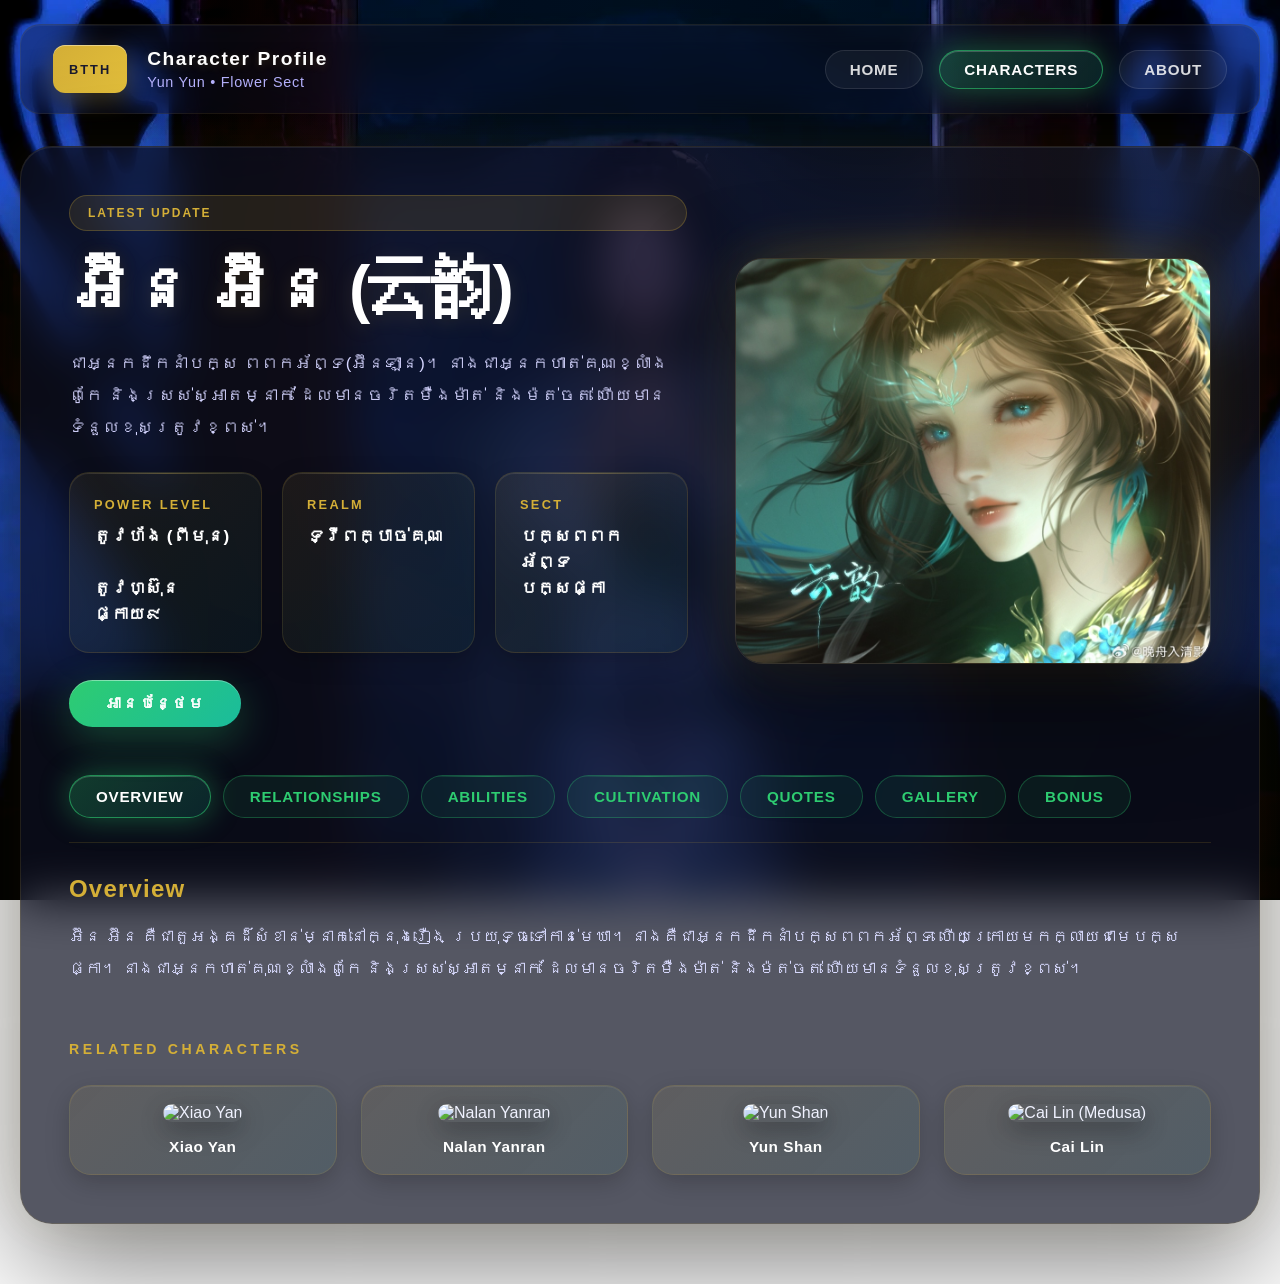
==== index.html @ 0efbafc3 "Add files via upload" ====
<!DOCTYPE html>
<html lang="km", lang="en", lang="zh">
<head>
    <meta charset="UTF-8">
    <meta name="viewport" content="width=device-width, initial-scale=1.0">
    <title>BTTH Character Profile - Yun Yun</title>
    <link rel="stylesheet" href="main.css">
    <link rel="icon" type="image/png" href="favicon.png">
</head>
<body>
    <div class="page-shell ">
        <header class="topbar">
            <div class="brand">
                <span class="brand-tag">BTTH</span>
                <div>
                    <div class="brand-name">Character Profile</div>
                    <div class="brand-subtitle">Yun Yun • Flower Sect</div>
                </div>
            </div>

            <nav class="nav">
                <a href="#" onclick="showSection('home')" id="nav-home">HOME</a>
                <a href="#" onclick="showSection('characters')" id="nav-characters" class="active">CHARACTERS</a>
                <a href="#" onclick="showSection('about')" id="nav-about">ABOUT</a>
            </nav>
        </header>

        <main class="card">
            <section id="characters" class="section active">
                <div class="hero-panel">
                    <div class="hero-copy">
                        <span class="hero-label">LATEST UPDATE</span>
                        <h1>អ៊ីន អ៊ីន (云韵)</h1>
                        <p class="description">ជាអ្នកដឹកនាំបក្ស ពពកអ័ព្ទ(អ៊ីនឡាន)។ នាងជាអ្នកហាត់គុណខ្លាំង​ពូកែ និងស្រស់ស្អាតម្នាក់ ដែលមានចរិតម៉ឺងម៉ាត់ និងម៉ត់ចត់ ហើយមានទំនួលខុសត្រូវខ្ពស់។</p>

                        <div class="stats-grid">
                            <div class="stat-card">
                                <span class="stat-label">Power Level</span>
                                <strong>តូវហ័ង (ពីមុន)
                                    <br><br>តូវហ្ស៊ុន ផ្កាយ៩
                                </strong>
                            </div>
                            <div class="stat-card">
                                <span class="stat-label">Realm</span>
                                <strong>ទ្វីពក្បាច់គុណ</strong>
                            </div>
                            <div class="stat-card">
                                <span class="stat-label">Sect</span>
                                <strong>បក្សពពកអ័ព្ទ
                                    <br>បក្សផ្កា
                                </strong>
                            </div>
                        </div>

                        <div class="actions">
                            <a class="button" href="ReadMore.html">អានបន្ថែម</a>
                        </div>
                    </div>

                    <div class="hero-image">
                        <img src="image/yunzhi (9).jpg" alt="Yun Yun" class="character-img">
                        <div class="hero-glow"></div>
                    </div>
                </div>

                <div class="tabs-section">
                    <div class="tabs-container">
                        <button class="tab-btn active" onclick="switchTab(event, 'overview')">Overview</button>
                        <button class="tab-btn" onclick="switchTab(event, 'relationships')">Relationships</button>
                        <button class="tab-btn" onclick="switchTab(event, 'abilities')">Abilities</button>
                        <button class="tab-btn" onclick="switchTab(event, 'cultivation')">Cultivation</button>
                        <button class="tab-btn" onclick="switchTab(event, 'quotes')">Quotes</button>
                        <button class="tab-btn" onclick="switchTab(event, 'gallery')">Gallery</button>
                        <button class="tab-btn" onclick="switchTab(event, 'bonus')">Bonus</button>
                    </div>

                    <div id="overview" class="tab-content active">
                        <h3>Overview</h3>
                        <p>អ៊ីន អ៊ីន គឺជាតួអង្គដ៏សំខាន់ម្នាក់នៅក្នុងរឿង ប្រយុទ្ធទៅកាន់មេឃា។ នាងគឺជាអ្នកដឹកនាំបក្សពពកអ័ព្ទ ហើយក្រោយមកក្លាយជាមេបក្សផ្កា។ នាងជាអ្នកហាត់គុណខ្លាំង​ពូកែ និងស្រស់ស្អាតម្នាក់ ដែលមានចរិតម៉ឺងម៉ាត់ និងម៉ត់ចត់ ហើយមានទំនួលខុសត្រូវខ្ពស់។</p>
                    </div>

                    <div id="relationships" class="tab-content">
                        <h3>Relationships</h3>
                        <h4>Yun Shan (យុនសាន)</h4>
                        <p>គាត់គឺជាគ្រូរបស់ Yun Yun រហូតដល់ពេលដែលគាត់បានសម្រេចចិត្តរួមដៃជាមួយពួក "វិមានព្រលឹង" (Hall of Souls)។ នៅទីបំផុត គាត់បានបិទខ្ទប់ថាមពល (Qi) របស់ Yun Yun និងព្យាយាមបង្ខំនាងឱ្យរៀបការជាមួយ Gu He។ ជាសំណាងល្អ Xiao Yan បានបង្ហាញខ្លួនទាន់ពេលវេលា ហើយបានបញ្ឈប់មង្គលការនោះ។</p>
                        <h4>Nalan Yanran (ណឡាន យ៉ានរ៉ាន់)</h4>
                        <p>នាងគឺជាកូនសិស្សរបស់ Yun Yun។ Yun Yun គឺជាអ្នកដែលបានអនុញ្ញាតឱ្យ Nalan ទៅកាន់ត្រកូល Xiao ដើម្បីលុបចោលកិច្ចសន្យាដណ្តឹងជាមួយ Xiao Yan។ ទង្វើមួយនេះហើយដែលជាដើមហេតុបង្កឱ្យមានការប៉ះទង្គិចគ្នាយ៉ាងខ្លាំងរវាង Xiao Yan និង "បក្សពពកអ័ព្ទ" (Misty Cloud Sect)។ Nalan នៅតែបន្តតាមបម្រើគ្រូរបស់នាងជានិច្ច ទោះបីជា Yun Yun ចាកចេញពីអាណាចក្រ Jia Ma ទៅចូលរួមជាមួយ "បក្សបុប្ផា" (Flower Sect) ក៏ដោយ។</p>
                        <h4>Xiao Yan (សៀវ យាន)</h4>
                        <p>គឺជាបុរសដំបូងគេដែលបានឆក់យក "ថើបដំបូង" របស់ Yun Yun ដែលធ្វើឱ្យទំនាក់ទំនងរបស់ពួកគេកាន់តែស្មុគស្មាញឡើងពីមួយថ្ងៃទៅមួយថ្ងៃ។ បក្សពពកអ័ព្ទរបស់នាង និង Xiao Yan គឺជាសត្រូវស៊ីសាច់ហុតឈាមនឹងគ្នា ហើយ Xiao Yan ថែមទាំងបានសម្លាប់ Yun Shan ដែលជាគ្រូរបស់នាងទៀតផង។</p>
                    </div>

                    <div id="abilities" class="tab-content">
                        <h3>Abilities</h3>
                        <p>នាងមានសមត្ថភាពប្រើប្រាស់ស្នៀតផ្សេងៗដូចជាស្នៀត ស្រមោលខ្យល់ពិឃាត...។</p>
                    </div>

                    <div id="cultivation" class="tab-content">
                        <h3>Cultivation Path</h3>
                        <p>នាងស្ថិតនៅកម្រិត អធិរាជប្រយុទ្ធ ផ្កាយ៣ នៅពេលបង្ហាញខ្លួនដំបូង។ ក្រោយមកក៏បានឡើងទៅដល់កម្រិត តូវហ្ស៊ុន ផ្កាយ៩ នៅពេលដែលស្រូបយកកម្លាំងធាតុដែល លោកយាយហួា បានផ្ទេរឱ្យមុនស្លាប់បានទាំងស្រុង។</p>
                    </div>

                    <div id="quotes" class="tab-content">
                        <h3>Notable Quotes</h3>
                        <p>"តើវាអាចទៅរួចយ៉ាងម៉េចដែលវាជាកម្រិតទាបបំផុតនៃវិជ្ជាផ្ដុំកម្លាំងធាតុ? គ្រូរបស់បុរសម្នាក់នេះហាក់ដូចជាមនុស្សកំណាញ់ខ្លាំងណាស់ ឬមួយក៏គាត់មិនដឹងថាវិជ្ជាផ្ដុំកម្លាំងធាតុល្អមានសារៈសំខាន់សម្រាប់អ្នកហាត់ដំបូងកម្រិតណាទេ?" - អ៊ីន អ៊ីន និយាយបន្ទាប់ពីបានឃើញវិជ្ជាផ្ដុំកម្លាំងធាតុដ៏អន់របស់ សៀវ យាន<br><br>"អាយុនៅក្មេងសោះ តែបែរជាកាចសាហាវម្ល៉េះពេលខឹង គិតទៅខ្ញុំខំមានបំណងចង់ជួយឯង។ ប៉ុន្តែបើឯងចូលចិត្តធ្វើជាអ្នកក្លាហាន និងចង់បង្អួតអំនួតបែបនេះ ឯងដោះស្រាយវាដោយខ្លួនឯងទៅ" - អ៊ីន អ៊ីន និយាយបន្ទាប់ពីត្រូវ សៀវ យាន ស្រែកដាក់<br><br>"បន្ទាប់ពីហ្វឹកហាត់ម្នាក់ឯងអស់ជាច្រើនឆ្នាំមក ខ្ញុំមិននឹកស្មានថា... ក្មេងប្រុសម្នាក់នេះ..." - អ៊ីន អ៊ីន និយាយទៅកាន់ខ្លួនឯងអំពីការចាប់ចិត្តលើ សៀវ យាន<br><br>"យ៉ាវ យាន បើសិនជាខ្ញុំបាត់បង់ភាពបរិសុទ្ធទៅឯង ខ្ញុំនឹងសម្លាប់ឯងមុន រួចសម្លាប់ខ្លួនឯងតាមក្រោយ!" - អ៊ីន អ៊ីន និយាយទៅកាន់ សៀវ យាន<br><br>"ទោះជាយ៉ាងណា ក្នុងពេលដែលឯងបានចាកចេញទៅហើយ អ៊ីន ជឺ ដែលធ្លាប់រំភើបដោយសារឯងនឹងរលាយបាត់ទៅជារៀងរហូត។ ចាប់ពីពេលនេះទៅ ខ្ញុំនឹងជាមេបក្សពពកអ័ព្ទ អ៊ីណ អ៊ីន។ មនោសញ្ចេតនាផ្ទាល់ខ្លួនទាំងនេះ ដើមឡើយមិនគួរជារបស់ខ្ញុំឡើយ។ ចាត់ទុកថាពេលនេះ ជាការធ្វើតាមចិត្តខ្លួនឯងម្ដងជាលើកចុងក្រោយទៅចុះ" - អ៊ីន អ៊ីន សម្លឹងមើល សៀវ យាន ដែលចាកចេញពីអាណាចក្រជៀម៉ា<br><br>"អាល្អិត ឯងពិតជាធំដឹងក្តីហើយ។ ឥឡូវនេះនៅពេលដែលបក្សពពកអ័ព្ទបានក្លាយជាបែបនេះទៅហើយ ខ្ញុំក៏ចង់ចេញទៅដើរលេងមើលពិភពលោកខាងក្រៅខ្លះដែរ។ ប្រហែលជាខ្ញុំនឹងត្រឡប់មកវិញ នៅពេលដែលខ្ញុំអាចដោះស្រាយរឿងរ៉ាវក្នុងចិត្តបាន។ នៅពេលនោះ ខ្ញុំប្រហែលជានឹងមិនបដិសេធឡើយ ប្រសិនបើឯងនៅតែចង់ឱ្យខ្ញុំនៅក្បែរដើម្បីជួយឯង" - អ៊ីន អ៊ីន និយាយទៅកាន់ សៀវ យាន មុនពេលលាគ្នា<br><br>"ពេលខ្លះ ខ្ញុំគិតថាប្រសិនបើឯងមានភាពក្លាហានជាងនេះបន្តិច កាលនៅក្នុងរូងភ្នំនាពេលនោះ ហើយមិនខ្វល់ពីការគំរាមកំហែងរបស់ខ្ញុំ ពេលនេះប្រហែលជា..." - អ៊ីន អ៊ីន និយាយទៅកាន់ សៀវ យាន</p>
                    </div>

                    <div id="gallery" class="tab-content">
                        <h3>Gallery</h3>
                        <p>សូមអញ្ជើញមកមើលរូបភាពពិសេសៗរបស់ អ៊ីន អ៊ីន។</p>

                        <div class="gallery-grid">
                            <article class="gallery-card">
                                <img src="image/yunzhi (10).jpg" alt="Yun Yun Mystique">
                                <div class="gallery-caption">
                                    <strong>First Encounter</strong>
                                    <span>Ancient power awakens from within.</span>
                                </div>
                            </article>
                            <article class="gallery-card">
                                <img src="image/yunzhi (11).jpg" alt="Yun Yun Splendor">
                                <div class="gallery-caption">
                                    <strong>In The Cave</strong>
                                    <span>Grace meeting legendary strength.</span>
                                </div>
                            </article>
                            <article class="gallery-card">
                                <img src="image/yunzhi (16).jpg" alt="Yun Yun Legacy">
                                <div class="gallery-caption">
                                    <strong>Tager City Arc</strong>
                                    <span>Guardian of ancient secrets.</span>
                                </div>
                            </article>
                            <article class="gallery-card">
                                <img src="image/yunzhi (2).png" alt="Yun Yun Art">
                                <div class="gallery-caption">
                                    <strong>Tager City Arc</strong>
                                    <span>Mystical aura with divine presence.</span>
                                </div>
                            </article>
                            <article class="gallery-card">
                                <img src="image/yunzhi (15).jpg" alt="Yun Yun Enigma">
                                <div class="gallery-caption">
                                    <strong>Tager City Arc</strong>
                                    <span>Mystery veiled in cultivator's grace.</span>
                                </div>
                            </article>
                            <article class="gallery-card">
                                <img src="image/yunzhi (17).jpg" alt="Yun Yun Zenith">
                                <div class="gallery-caption">
                                    <strong>Jiama Farewell</strong>
                                    <span>Peak mastery of cultivation arts.</span>
                                </div>
                            </article>
                            <article class="gallery-card">
                                <img src="image/yunzhi (4).jpg" alt="Yun Yun Scene">
                                <div class="gallery-caption">
                                    <strong>Flower Sect Arc</strong>
                                    <span>Moment of quiet reflection and wisdom.</span>
                                </div>
                            </article>
                            <article class="gallery-card">
                                <img src="image/yunzhi (1).jpg" alt="Yun Yun Portrait One">
                                <div class="gallery-caption">
                                    <strong>Flower Sect Arc</strong>
                                    <span>Elegant moment captured in soft light.</span>
                                </div>
                            </article>
                            <article class="gallery-card">
                                <img src="image/yunzhi (5).jpg" alt="Yun Yun Expression">
                                <div class="gallery-caption">
                                    <strong>Flower Sect Arc</strong>
                                    <span>Resolute focus on cultivation path.</span>
                                </div>
                            </article>
                            <article class="gallery-card">
                                <img src="image/yunzhi (8).jpg" alt="Yun Yun Battle">
                                <div class="gallery-caption">
                                    <strong>Character Art</strong>
                                    <span>Power channeled with precision.</span>
                                </div>
                            </article>
                            <article class="gallery-card">
                                <img src="image/yunzhi (9).jpg" alt="Yun Yun Moment">
                                <div class="gallery-caption">
                                    <strong>Character Art</strong>
                                    <span>Journey through realms of cultivation.</span>
                                </div>
                            </article>
                            <article class="gallery-card">
                                <img src="image/yunzhi (1).webp" alt="Yun Yun Essence">
                                <div class="gallery-caption">
                                    <strong>Character Art</strong>
                                    <span>Inner strength radiating outward.</span>
                                </div>
                            </article>
                            <article class="gallery-card">
                                <img src="image/yunzhi (14).jpg" alt="Yun Yun Radiance">
                                <div class="gallery-caption">
                                    <strong>Character Art</strong>
                                    <span>Leader of the Flower Sect.</span>
                                </div>
                            </article>
                            <article class="gallery-card">
                                <img src="image/yunzhi (12).jpg" alt="Yun Yun Elegance">
                                <div class="gallery-caption">
                                    <strong>Fan Art</strong>
                                    <span>Timeless beauty in frozen moment.</span>
                                </div>
                            </article>
                            <article class="gallery-card">
                                <img src="image/yunzhi (13).jpg" alt="Yun Yun Spirit">
                                <div class="gallery-caption">
                                    <strong>Fan Art</strong>
                                    <span>Rising through trials and tribulations.</span>
                                </div>
                            </article>
                        </div>
                    </div>

                    <div id="bonus" class="tab-content">
                        <h3>ជំពូកពិសេស [មានការបកស្រាយសាច់រឿង]</h3>
                        <h4>ពាក្យសម្ដីនៅក្នុងចិត្តរបស់ អ៊ីន អ៊ីន៖</h4>
                        <p>បើមិនបានឈានជើងចូលក្នុងទ្វារសំណាក់លោកគ្រូទេ នោះក៏គ្មានការបង្ហាត់បង្រៀនគម្ពីរវិជ្ជាគុនដែរ។<br>ខ្ញុំនៅចាំបានថា កាលដែលខ្ញុំបានចូលរួមជាមួយបក្សពពកអ័ព្ទដំបូង ខ្ញុំនៅជាក្មេងស្រីដ៏ល្ងង់ខ្លៅម្នាក់នៅឡើយ។ ក្រៅពីការហ្វឹកហាត់ ហាក់ដូចជាគ្មានអ្វីអាចទាក់ទាញចំណាប់អារម្មណ៍ខ្ញុំបាននោះទេ។ <br>ខ្ញុំចងចាំរាល់ទងផ្កា រាល់ស្លឹកឈើ រាល់ដុំឥដ្ឋ និងក្បឿងនៃបក្សពពកអ័ព្ទយ៉ាងច្បាស់។ រហូតមកដល់ពេលនេះ ខ្ញុំនៅតែនឹកនាដល់ក្រុមបងប្អូនដែលធ្លាប់សើចសប្បាយ និងលេងជាមួយគ្នានៅលើទីលានហ្វឹកហាត់។<br>លោកគ្រូ អ៊ីន សាន គឺជាមនុស្សដ៏អស្ចារ្យម្នាក់។ គាត់បានបង្រៀនខ្ញុំនូវរឿងរ៉ាវជាច្រើន ប៉ុន្តែគាត់មិនដែលប្រាប់ខ្ញុំពីរបៀបប្រឈមមុខនឹងអារម្មណ៍មនោសញ្ចេតនានោះទេ។<br>ទោះបីជាបក្សពពកអ័ព្ទ មើលទៅហាក់ដូចជាអាក្រក់ខ្លាំងក្នុងកែវភ្នែករបស់អ្នកក៏ដោយ ក៏ខ្ញុំនៅតែស្រឡាញ់ទីកន្លែងនេះ ដែលបានចិញ្ចឹមបីបាច់ និងបង្ហាត់បង្រៀនខ្ញុំ។<br>បើគ្មានលោកគ្រូ និងបក្សពពកអ័ព្ទទេ ខ្ញុំក៏គ្មានអ្វីគ្រប់យ៉ាង កុំថាឡើយដល់ថ្នាក់ក្លាយជាកំពូលអ្នកខ្លាំងទាំងដប់នៅក្នុងនគរជៀម៉ា។<br>សម្រាប់បក្សពពគអ័ព្ទ ខ្ញុំសុខចិត្តលះបង់គ្រប់យ៉ាង រួមទាំងជីវិតខ្ញុំផ្ទាល់។ ទីនេះគឺជាផ្ទះរបស់ខ្ញុំ។ សម្រាប់ផ្ទះ តើមានអ្វីដែលមិនអាចលះបង់បាននោះ?<br>ខ្ញុំមិនដែលចង់បដិសេធក្នុងការធំដឹងក្តីឡើយ ប៉ុន្តែការធំដឹងក្តីបានផ្តល់ឱ្យខ្ញុំនូវការឈឺចាប់ពិតប្រាកដ។ នៅពេលដែលខ្ញុំដឹងថា ខ្ញុំត្រូវតែរៀបការជាមួយមនុស្សដែលខ្ញុំមិនបានស្រឡាញ់ទាល់តែសោះដើម្បីបក្សពពលអ័ព្ទ បេះដូងរបស់ខ្ញុំហាក់ដូចជាត្រូវបានចាក់រាប់ពាន់កាំបិត ហើយវាពិតជាឈឺចាប់ណាស់...<br>ប៉ុន្តែនៅពេលដែលខ្ញុំទទួលតំណែងមេបក្សពពកអ័ព្ទ បន្តពីលោកគ្រូ ខ្ញុំដឹងថាខ្ញុំមិនអាចធ្វើតាមចិត្តខ្លួនឯងទៀតឡើយ។ ខ្ញុំ អ៊ីន អ៊ីន លែងជាក្មេងស្រីដែលរស់នៅយ៉ាងមានសេរីភាពទៀតហើយ ប៉ុន្តែគឺជាមេបក្សជំនាន់ទី ៩ នៃបក្សពពកអ័ព្ទ។<br>ក្នុងនាមជាមេបក្ស ខ្ញុំនឹងមានកូនសិស្សនៅថ្ងៃអនាគត។ នៅពេលដែលខ្ញុំចាស់ពេកមិនអាចការពារបក្សពពកអ័ព្ទបាន ម្នាក់ក្នុងចំណោមពួកគេនឹងទទួលតំណែងមេបក្សបន្តពីខ្ញុំ ដូចដែលលោកគ្រូបានប្រគល់វាឱ្យខ្ញុំដែរ។<br>ទោះជាយ៉ាងណាក៏ដោយ ខ្ញុំមិននឹកស្មានថាបក្សពពកអ័ព្ទ ដែលបានបន្តវេនអស់រយៈពេល ៩ជំនាន់មកហើយនោះ បែរជាត្រូវវិនាសក្នុងកណ្តាប់ដៃរបស់ខ្ញុំ ហើយគឺជាគេទៅវិញដែលជាអ្នករំលាយអាណាចក្រដ៏ធំធេងមួយនេះ។<br>ប្រសិនបើខ្ញុំមិនដែលបានជួបគេ ហើយបន្តរស់នៅតាមជីវិតធម្មតារបស់ខ្ញុំ ខ្ញុំប្រហែលជាមានសេចក្តីសុខជាងនេះ។<br>ប៉ុន្តែការចងចាំទាំងនោះតែងតែលេចឡើងម្តងម្កាល។ ការជួបគេនៅភ្នំសត្វបិសាច ការញ៉ាំត្រីអាំងជាមួយគ្នា ការលួចយកចរណៃពណ៌ស្វាយជាមួយគ្នា និងការរស់នៅជាមួយគ្នា សេចក្តីសុខទាំងនេះក៏ជាអ្វីដែលខ្ញុំមិនដែលបានជួបប្រទះពីមុនមកដែរ។<br>ការនឹកនរណាម្នាក់ ការនឹកនាដល់ពេលវេលាមួយនៃជីវិត មនុស្សមិនគួរលោភលន់ពេកទេ រហូតដល់រំពឹងចង់បានសេចក្តីសុខទ្វេដងបែបនេះ។<br>ប្រសិនបើខ្ញុំពិតជាមិនអាចរត់គេចពីការចាត់ចែងនៃព្រហ្មលិខិតនេះបានទេ នោះមិនថាខ្ញុំជ្រើសរើសផ្លូវណាក៏ដោយ ក៏ខ្ញុំនៅតែត្រូវនៅម្នាក់ឯងសម្លឹងមើលភាពឯកោខ្លួនឯងដដែល។<br>រឿងខ្លះមិនអាចបំភ្លេចបានឡើយ។ មិនថាខ្ញុំព្យាយាមបិទបាំង ឬលុបវាចោលយ៉ាងណាក៏ដោយ ក៏វានឹងកាន់តែចាក់ឫសយ៉ាងជ្រៅទៅវិញ។<br>មនុស្សអ៊ូអរជាច្រើន ហើយមនុស្សជាច្រើនបានងាកក្រោយចាកចេញទៅដោយមិនបានជួបគ្នាទៀតឡើយ។ តាមពិតទៅ ខ្ញុំពិតជាសង្ឃឹមថាគេអាចក្រឡេកមកមើលខ្ញុំម្តងទៀតនៅពេលដែលគេចាកចេញ ដើម្បីឱ្យខ្ញុំអាចរកហេតុផលដើម្បីឃាត់គេទុក។<br>ប៉ុន្តែហេតុផលបានបញ្ឈប់ខ្ញុំ។ ខ្ញុំចង់បញ្ឈប់ការចូលទៅជិតគេ ខណៈដែលអ្វីៗមិនទាន់ហួសពេល។ អ៊ីន ជឺ ដែលមានវត្តមានសម្រាប់តែរូបគេម្នាក់គត់ មិនគួរនៅទីនេះឡើយ។<br>វាគ្រប់គ្រាន់ហើយក្នុងការដែលខ្ញុំធ្វើតាមចិត្តខ្លួនឯងម្តង។ រឿងរ៉ាវដែលខុសពីធម្មតាទាំងនោះ គ្រាន់ជារបស់ អ៊ីន ជឺ នៅក្នុងគ្រានោះតែប៉ុណ្ណោះ<br>ចាប់តាំងពីអ្នកបានចាកចេញទៅហើយ កុំត្រឡប់មកវិញទៀត។<br>ពេលវេលានឹងរំលាយគ្រប់យ៉ាងឱ្យរសាត់បាត់តាមខ្យល់។ ក្តីស្រឡាញ់ ឬក្តីស្អប់ នឹងសាបសូន្យទៅតាមពេលវេលា។ គ្រាន់តែរៀនរស់នៅដោយមិនខ្វល់ពីការឈឺចាប់របស់ខ្លួនឯង នៅក្នុងវាលវដ្តសង្សារដ៏ឈឺចាប់នៃពេលវេលាប៉ុណ្ណោះ។<br>"តើនាងសុខចិត្តត្រឡប់ទៅនគរជៀម៉ា ជាមួយខ្ញុំវិញទេ?"<br>នៅពេលដែលយើងបានជួបគ្នាជាថ្មី ខ្ញុំមិននឹកស្មានថាគេនឹងសួរខ្ញុំនូវសំណួរបែបនេះឡើយ។ ខ្ញុំគិតថាពួកយើងគួរតែបំភ្លេចគ្នាទៅវិញទៅមកជាយូរមកហើយ។<br>តើនេះគឺជាការចាត់ចែងចុងក្រោយនៃព្រហ្មលិខិតមែនទេ?<br>ប្រសិនបើអ្នកនៅតែបន្តគិតដល់វា នោះវានឹងមានការឆ្លើយតប...<br>សៀវ យាន តើអ្នកដឹងទេ?<br>អ្វីដែលខ្ញុំនឹកមិនមែនជានគរជៀម៉ានោះទេ ប៉ុន្តែគឺជាការចងចាំល្អៗទាំងអស់ដែលខ្ញុំធ្លាប់ធ្វើជាមួយអ្នក។</p>
                    </div>
                </div>

                <div class="section-block">
                    <div class="section-title">
                        <span>RELATED CHARACTERS</span>
                    </div>
                    <div class="related-characters">
                        <div class="related-item">
                            <img src="https://preview.redd.it/major-btth-spoiler-xiao-yan-looks-dope-in-latest-great-v0-tu6hv4bzqmsc1.png?width=767&format=png&auto=webp&s=fabdf20de4301eb0963786bcbb798c3895aa51f5" alt="Xiao Yan" class="related-img">
                            <div class="related-name">Xiao Yan</div>
                        </div>
                        <div class="related-item">
                            <img src="https://tse2.mm.bing.net/th/id/OIP.o2eHFs9M0nGAApbuMrTt9wHaIU?cb=ucfimg2&ucfimg=1&rs=1&pid=ImgDetMain&o=7&rm=3" alt="Nalan Yanran" class="related-img">
                            <div class="related-name">Nalan Yanran</div>
                        </div>
                        <div class="related-item">
                            <img src="https://i.pinimg.com/originals/c3/72/f5/c372f534eed318d28846d7f92de23c46.jpg" alt="Yun Shan" class="related-img">
                            <div class="related-name">Yun Shan</div>
                        </div>
                        <div class="related-item">
                            <img src="https://wallpapercave.com/wp/wp10716195.jpg" alt="Cai Lin (Medusa)" class="related-img">
                            <div class="related-name">Cai Lin</div>
                        </div>
                    </div>
                </div>
            </section>

            <section id="home" class="section">
                <p>Welcome to the Battle Through the Heavens character profile experience. Discover detailed lore, combat stats, alliances, and story highlights for one of the saga’s most iconic heroines.</p>
            </section>

            <section id="about" class="section">
                <p>នេះគឺជាគេហទំព័រសាមញ្ញមួយអំពីតួអង្គ អ៊ីន អ៊ីន (云韵) ពីរឿង Battle Through the Heavens (សង្គ្រាមបំបែកមេឃា)។ គេហទំព័រនេះត្រូវបានបង្កើតឡើងដោយប្រើ HTML, CSS និង JavaScript សុទ្ធសាធ។ សង្ឃឹមថាអ្នកក្លាហានទាំងអស់រីករាយជាមួយវា!</p>
            </section>
        </main>
    </div>
    
    <script>
        function showSection(sectionId) {
            document.querySelectorAll('.section').forEach(sec => {
                sec.classList.remove('active');
            });
            document.getElementById(sectionId).classList.add('active');

            document.querySelectorAll('.nav a').forEach(link => {
                link.classList.remove('active');
            });
            document.getElementById('nav-' + sectionId).classList.add('active');
        }

        function switchTab(event, tabId) {
            // Hide all tab contents
            document.querySelectorAll('.tab-content').forEach(content => {
                content.classList.remove('active');
            });
            
            // Remove active class from all buttons
            document.querySelectorAll('.tab-btn').forEach(btn => {
                btn.classList.remove('active');
            });
            
            // Show selected tab content
            document.getElementById(tabId).classList.add('active');
            
            // Add active class to clicked button
            event.target.classList.add('active');
        }

        function openModal() {
            document.getElementById('readMoreModal').style.display = 'flex';
        }

        function closeModal() {
            document.getElementById('readMoreModal').style.display = 'none';
        }

        // Close modal when clicking outside
        window.onclick = function(event) {
            const modal = document.getElementById('readMoreModal');
            if (event.target === modal) {
                closeModal();
            }
        }
    </script>
</body>
</html>
---- main.css ----
@font-face {
    font-family: 'Google Sans Khmer';
    src: url('GoogleSans-VariableFont_GRAD,opsz,wght.ttf') format('truetype');
    font-weight: 400 700;
    font-style: normal;
    font-display: swap;
}

@font-face {
    font-family: 'Google Sans Khmer';
    src: url('GoogleSans-Medium.ttf') format('truetype');
    font-weight: 500;
    font-style: normal;
    font-display: swap;
}

@font-face {
    font-family: 'Google Sans Khmer';
    src: url('GoogleSans-SemiBold.ttf') format('truetype');
    font-weight: 600;
    font-style: normal;
    font-display: swap;
}

@font-face {
    font-family: 'Google Sans Khmer';
    src: url('GoogleSans-Bold.ttf') format('truetype');
    font-weight: 700;
    font-style: normal;
    font-display: swap;
}

* {
    box-sizing: border-box;
}

:root {
    --color-primary: #1a1a2e;
    --color-secondary: #16213e;
    --color-accent-gold: #d4af37;
    --color-accent-green: #2ecc71;
    --color-accent-green-dark: #27ae60;
    --color-accent-emerald: #1abc9c;
    --color-text-primary: #f0f2ff;
    --color-text-secondary: #d5d5ff;
    --color-text-muted: #a0a0b8;
    --color-border: rgba(255, 255, 255, 0.08);
    --shadow-sm: 0 4px 12px rgba(0, 0, 0, 0.3);
    --shadow-md: 0 12px 32px rgba(0, 0, 0, 0.4);
    --shadow-lg: 0 24px 64px rgba(0, 0, 0, 0.5);
}

body {
    margin: 0;
    min-height: 100vh;
    font-family: 'Google Sans Khmer', 'Segoe UI', Trebuchet MS, sans-serif;
    font-weight: 400;
    background: linear-gradient(135deg, rgba(10, 14, 39, 0.88) 0%, rgba(26, 26, 62, 0.84) 25%, rgba(13, 22, 34, 0.9) 50%, rgba(15, 20, 40, 0.95) 100%),
                url('image/yunzhi\ \(3\).webp') no-repeat fixed;
    background-size: cover;
    background-position: center;
    background-attachment: fixed;
    background-blend-mode: soft-light;
    color: var(--color-text-primary);
    position: relative;
    overflow-x: hidden;
}

p {
    font-family: 'Google Sans Khmer', sans-serif;
    font-weight: 400;
}

h4 {
    font-family: 'Google Sans Khmer', sans-serif;
    font-weight: 500;
}

h3 {
    font-family: 'Google Sans Khmer', sans-serif;
    font-weight: 600;
}

h1 {
    font-family: 'Google Sans Khmer', sans-serif;
    font-weight: 700;
}

body::before {
    content: '';
    position: fixed;
    inset: 0;
    background: radial-gradient(circle at 20% 50%, rgba(212, 175, 55, 0.03), transparent 40%),
                radial-gradient(circle at 80% 80%, rgba(42, 204, 113, 0.02), transparent 50%),
                radial-gradient(ellipse at 50% 0%, rgba(26, 188, 156, 0.04), transparent 60%);
    pointer-events: none;
    z-index: 0;
}

.page-shell {
    width: min(1400px, calc(100% - 40px));
    margin: 0 auto;
    padding: 24px 0 60px;
    position: relative;
    z-index: 1;
}

.topbar {
    display: flex;
    justify-content: space-between;
    align-items: center;
    gap: 48px;
    margin-bottom: 32px;
    padding: 20px 32px;
    background: rgba(13, 16, 34, 0.4);
    backdrop-filter: blur(16px);
    border: 1px solid rgba(212, 175, 55, 0.1);
    border-radius: 20px;
    box-shadow: 0 8px 32px rgba(0, 0, 0, 0.3), inset 0 1px 0 rgba(255, 255, 255, 0.05);
}

.brand {
    display: flex;
    align-items: center;
    gap: 20px;
    flex: 1;
}

.brand-tag {
    display: inline-flex;
    align-items: center;
    justify-content: center;
    min-width: 72px;
    height: 48px;
    padding: 0 16px;
    border-radius: 12px;
    background: linear-gradient(135deg, #d4af37 0%, #f4d03f 100%);
    color: #1a1a2e;
    font-size: 0.8rem;
    letter-spacing: 2px;
    font-weight: 800;
    text-transform: uppercase;
    box-shadow: 0 8px 24px rgba(212, 175, 55, 0.25), inset 0 1px 0 rgba(255, 255, 255, 0.4);
    position: relative;
    overflow: hidden;
}

.brand-tag::before {
    content: '';
    position: absolute;
    top: 0;
    left: -100%;
    width: 100%;
    height: 100%;
    background: linear-gradient(90deg, transparent, rgba(255, 255, 255, 0.3), transparent);
    transition: left 0.5s ease;
}

.brand-tag:hover::before {
    left: 100%;
}

.brand > div {
    display: flex;
    flex-direction: column;
    gap: 4px;
}

.brand-name {
    font-size: 1.2rem;
    font-weight: 700;
    letter-spacing: 0.08em;
    color: #ffffff;
    text-shadow: 0 2px 8px rgba(212, 175, 55, 0.2);
}

.brand-subtitle {
    font-size: 0.9rem;
    color: #b7b3ff;
    letter-spacing: 0.05em;
}

.nav {
    display: flex;
    gap: 16px;
    flex-wrap: wrap;
}

.nav a {
    display: inline-flex;
    align-items: center;
    justify-content: center;
    padding: 10px 24px;
    border-radius: 999px;
    text-decoration: none;
    color: rgba(255, 255, 255, 0.85);
    background: rgba(255, 255, 255, 0.05);
    border: 1.5px solid rgba(255, 255, 255, 0.1);
    transition: all 0.3s cubic-bezier(0.34, 1.56, 0.64, 1);
    font-size: 0.95rem;
    font-weight: 600;
    letter-spacing: 0.05em;
    position: relative;
    overflow: hidden;
}

.nav a::before {
    content: '';
    position: absolute;
    top: 50%;
    left: 50%;
    width: 0;
    height: 0;
    border-radius: 50%;
    background: rgba(46, 204, 113, 0.2);
    transform: translate(-50%, -50%);
    transition: width 0.4s ease, height 0.4s ease;
}

.nav a:hover::before {
    width: 300px;
    height: 300px;
}

.nav a:hover,
.nav a.active {
    color: #ffffff;
    background: linear-gradient(135deg, rgba(46, 204, 113, 0.15), rgba(26, 188, 156, 0.1));
    border-color: rgba(46, 204, 113, 0.4);
    box-shadow: 0 0 20px rgba(46, 204, 113, 0.3), inset 0 1px 0 rgba(255, 255, 255, 0.15);
}

.nav a.active {
    background: linear-gradient(135deg, rgba(46, 204, 113, 0.25), rgba(26, 188, 156, 0.15));
    border-color: rgba(46, 204, 113, 0.6);
    box-shadow: 0 0 30px rgba(46, 204, 113, 0.4), inset 0 1px 0 rgba(255, 255, 255, 0.2);
}

.card {
    background: rgba(13, 16, 34, 0.7);
    border: 1px solid rgba(212, 175, 55, 0.12);
    border-radius: 32px;
    padding: 48px;
    backdrop-filter: blur(24px);
    box-shadow: 0 40px 120px rgba(0, 0, 0, 0.5),
                inset 0 1px 0 rgba(255, 255, 255, 0.08),
                0 0 60px rgba(212, 175, 55, 0.08);
    position: relative;
    overflow: hidden;
}

.card::before {
    content: '';
    position: absolute;
    top: -50%;
    right: -50%;
    width: 100%;
    height: 100%;
    background: radial-gradient(circle, rgba(212, 175, 55, 0.05), transparent 70%);
    pointer-events: none;
}

.hero-panel {
    display: grid;
    grid-template-columns: minmax(0, 1.3fr) minmax(320px, 1fr);
    gap: 48px;
    align-items: center;
}

.hero-copy {
    display: flex;
    flex-direction: column;
    gap: 28px;
}

.hero-label {
    display: inline-flex;
    align-items: center;
    gap: 8px;
    padding: 10px 18px;
    border-radius: 999px;
    text-transform: uppercase;
    font-size: 0.75rem;
    letter-spacing: 2px;
    color: #d4af37;
    background: rgba(212, 175, 55, 0.12);
    border: 1px solid rgba(212, 175, 55, 0.25);
    font-weight: 700;
    animation: slideDown 0.9s ease-out;
}

.hero-copy h1 {
    margin: 0;
    font-size: clamp(2.8rem, 5vw, 4.8rem);
    line-height: 0.95;
    letter-spacing: -0.03em;
    color: #ffffff;
    text-shadow: 0 4px 20px rgba(212, 175, 55, 0.15);
    font-weight: 800;
    animation: slideDown 1s ease-out 0.2s both;
}

.hero-copy h1 span {
    display: block;
    font-size: 1.1rem;
    color: #2ecc71;
    margin-top: 12px;
    font-weight: 600;
    letter-spacing: 0.05em;
}

.description {
    margin: 0;
    max-width: 750px;
    color: #d5d5ff;
    font-size: 1.05rem;
    line-height: 1.9;
    font-weight: 400;
    animation: slideDown 1.1s ease-out 0.4s both;
}

.hero-badges {
    display: flex;
    flex-wrap: wrap;
    gap: 12px;
}

.hero-badges span {
    font-size: 0.83rem;
    padding: 10px 14px;
    border-radius: 999px;
    background: rgba(255, 255, 255, 0.05);
    border: 1px solid rgba(255, 255, 255, 0.08);
    color: #f0efff;
}

.stats-grid {
    display: grid;
    grid-template-columns: repeat(3, minmax(0, 1fr));
    gap: 20px;
    animation: slideDown 1.2s ease-out 0.6s both;
}

.stat-card {
    border-radius: 20px;
    padding: 24px;
    background: linear-gradient(135deg, rgba(212, 175, 55, 0.08), rgba(26, 188, 156, 0.06));
    border: 1.5px solid rgba(212, 175, 55, 0.15);
    backdrop-filter: blur(12px);
    transition: all 0.3s cubic-bezier(0.34, 1.56, 0.64, 1);
    box-shadow: 0 8px 24px rgba(0, 0, 0, 0.2), inset 0 1px 0 rgba(255, 255, 255, 0.08);
    position: relative;
    overflow: hidden;
}

.stat-card:nth-child(1) {
    animation: scaleIn 0.6s ease-out 0.7s both;
}

.stat-card:nth-child(2) {
    animation: scaleIn 0.6s ease-out 0.85s both;
}

.stat-card:nth-child(3) {
    animation: scaleIn 0.6s ease-out 1s both;
}

.stat-card::before {
    content: '';
    position: absolute;
    top: 0;
    left: 0;
    right: 0;
    height: 1px;
    background: linear-gradient(90deg, transparent, rgba(212, 175, 55, 0.3), transparent);
}

.stat-card:hover {
    transform: translateY(-6px);
    background: linear-gradient(135deg, rgba(212, 175, 55, 0.12), rgba(26, 188, 156, 0.1));
    border-color: rgba(212, 175, 55, 0.25);
    box-shadow: 0 16px 40px rgba(212, 175, 55, 0.15), inset 0 1px 0 rgba(255, 255, 255, 0.1);
}

.stat-card .stat-label {
    display: block;
    font-size: 0.8rem;
    text-transform: uppercase;
    letter-spacing: 0.18em;
    color: #d4af37;
    margin-bottom: 12px;
    font-weight: 700;
}

.stat-card strong {
    display: block;
    font-size: 1.08rem;
    color: #ffffff;
    line-height: 1.5;
    font-weight: 600;
}

.actions {
    display: flex;
    gap: 16px;
    animation: slideDown 1.3s ease-out 0.8s both;
}

.button {
    background: linear-gradient(135deg, #2ecc71 0%, #1abc9c 100%);
    color: white;
    padding: 14px 36px;
    border: none;
    border-radius: 999px;
    font-size: 1.02rem;
    font-weight: 700;
    cursor: pointer;
    box-shadow: 0 12px 40px rgba(46, 204, 113, 0.3), inset 0 1px 0 rgba(255, 255, 255, 0.3);
    transition: all 0.3s cubic-bezier(0.34, 1.56, 0.64, 1);
    letter-spacing: 0.05em;
    position: relative;
    overflow: hidden;
}

.button::before {
    content: '';
    position: absolute;
    top: 0;
    left: 0;
    right: 0;
    height: 1px;
    background: linear-gradient(90deg, transparent, rgba(255, 255, 255, 0.4), transparent);
}

.button:hover {
    transform: translateY(-3px);
    box-shadow: 0 18px 60px rgba(46, 204, 113, 0.4), inset 0 1px 0 rgba(255, 255, 255, 0.4);
}

.button:active {
    transform: translateY(-1px);
}

.button.button-secondary {
    background: linear-gradient(135deg, rgba(212, 175, 55, 0.15), rgba(26, 188, 156, 0.1));
    color: #d4af37;
    border: 1.5px solid rgba(212, 175, 55, 0.3);
    box-shadow: 0 12px 40px rgba(212, 175, 55, 0.15), inset 0 1px 0 rgba(255, 255, 255, 0.1);
}

.button.button-secondary:hover {
    background: linear-gradient(135deg, rgba(212, 175, 55, 0.22), rgba(26, 188, 156, 0.15));
    border-color: rgba(212, 175, 55, 0.5);
    box-shadow: 0 18px 60px rgba(212, 175, 55, 0.25), inset 0 1px 0 rgba(255, 255, 255, 0.15);
}

.readmore-section {
    display: block;
}

.detail-scroll {
    max-height: calc(100vh - 340px);
    overflow-y: auto;
    border-radius: 32px;
    padding: 24px;
    background: rgba(255, 255, 255, 0.04);
    border: 1px solid rgba(255, 255, 255, 0.08);
}

.detailed-info h2 {
    margin-top: 0;
    font-size: 1.8rem;
    color: #ffffff;
}

.detailed-info p {
    margin: 0 0 22px;
    color: #d9dbff;
    line-height: 1.92;
    font-size: 1.02rem;
    white-space: pre-wrap;
}

.detail-scroll::-webkit-scrollbar {
    width: 10px;
}

.detail-scroll::-webkit-scrollbar-track {
    background: rgba(212, 175, 55, 0.05);
    border-radius: 999px;
}

.detail-scroll::-webkit-scrollbar-thumb {
    background: linear-gradient(180deg, rgba(212, 175, 55, 0.4), rgba(26, 188, 156, 0.4));
    border-radius: 999px;
    transition: background 0.3s ease;
}

.detail-scroll::-webkit-scrollbar-thumb:hover {
    background: linear-gradient(180deg, rgba(212, 175, 55, 0.6), rgba(26, 188, 156, 0.6));
}

.hero-image {
    position: relative;
    display: grid;
    place-items: center;
}

.character-img {
    width: 100%;
    border-radius: 28px;
    object-fit: cover;
    box-shadow: 0 40px 100px rgba(0, 0, 0, 0.5),
                0 0 60px rgba(212, 175, 55, 0.2),
                inset 0 1px 0 rgba(255, 255, 255, 0.1);
    max-height: 650px;
    border: 1.5px solid rgba(212, 175, 55, 0.2);
    transition: all 0.3s ease;
}

.character-img:hover {
    box-shadow: 0 50px 120px rgba(0, 0, 0, 0.6),
                0 0 80px rgba(212, 175, 55, 0.25),
                inset 0 1px 0 rgba(255, 255, 255, 0.1);
    transform: translateY(-4px);
}

.hero-glow {
    position: absolute;
    inset: -12px;
    border-radius: 32px;
    background: radial-gradient(circle at top center, rgba(212, 175, 55, 0.25), transparent 50%),
                radial-gradient(circle at center, rgba(26, 188, 156, 0.1), transparent 60%);
    pointer-events: none;
    filter: blur(20px);
}

.section-block {
    margin-top: 56px;
}

.section-title {
    display: inline-flex;
    align-items: center;
    gap: 14px;
    margin-bottom: 28px;
    font-size: 0.88rem;
    text-transform: uppercase;
    letter-spacing: 0.26em;
    color: #d4af37;
    font-weight: 700;
}

.related-characters {
    display: grid;
    grid-template-columns: repeat(4, minmax(0, 1fr));
    gap: 24px;
    animation: slideUp 1.2s ease-out 1.2s both;
}

.related-item {
    background: linear-gradient(135deg, rgba(212, 175, 55, 0.08), rgba(26, 188, 156, 0.06));
    border: 1.5px solid rgba(212, 175, 55, 0.15);
    border-radius: 22px;
    padding: 18px;
    text-align: center;
    transition: all 0.3s cubic-bezier(0.34, 1.56, 0.64, 1);
    backdrop-filter: blur(12px);
    box-shadow: 0 8px 24px rgba(0, 0, 0, 0.2), inset 0 1px 0 rgba(255, 255, 255, 0.06);
    overflow: hidden;
    animation: slideUp 0.6s ease-out both;
}

.related-item:nth-child(1) { animation-delay: 1.3s; }
.related-item:nth-child(2) { animation-delay: 1.4s; }
.related-item:nth-child(3) { animation-delay: 1.5s; }
.related-item:nth-child(4) { animation-delay: 1.6s; }

.related-item::before {
    content: '';
    position: absolute;
    top: 0;
    left: 0;
    right: 0;
    height: 1px;
    background: linear-gradient(90deg, transparent, rgba(212, 175, 55, 0.2), transparent);
}

.related-item:hover {
    transform: translateY(-8px);
    background: linear-gradient(135deg, rgba(212, 175, 55, 0.15), rgba(26, 188, 156, 0.12));
    border-color: rgba(212, 175, 55, 0.3);
    box-shadow: 0 16px 48px rgba(212, 175, 55, 0.2), inset 0 1px 0 rgba(255, 255, 255, 0.1);
}

.related-img {
    width: 100%;
    height: 140px;
    border-radius: 18px;
    object-fit: cover;
    margin-bottom: 16px;
    transition: all 0.3s ease;
    box-shadow: 0 8px 24px rgba(0, 0, 0, 0.3);
}

.related-item:hover .related-img {
    transform: scale(1.08);
    box-shadow: 0 12px 36px rgba(212, 175, 55, 0.2);
}

.related-name {
    color: #ffffff;
    font-weight: 700;
    font-size: 0.96rem;
    letter-spacing: 0.03em;
}

.section {
    display: none;
}

.section.active {
    display: block;
}

/* Tabs Styling */
.tabs-section {
    margin: 48px 0;
}

.tabs-container {
    display: flex;
    flex-wrap: wrap;
    gap: 12px;
    margin-bottom: 32px;
    padding-bottom: 24px;
    border-bottom: 1.5px solid rgba(212, 175, 55, 0.15);
    animation: slideDown 1.1s ease-out 0.6s both;
}

.tab-btn {
    padding: 12px 26px;
    border-radius: 999px;
    border: 1.5px solid rgba(46, 204, 113, 0.3);
    background: rgba(46, 204, 113, 0.08);
    color: #2ecc71;
    font-size: 0.95rem;
    font-weight: 700;
    cursor: pointer;
    transition: all 0.3s cubic-bezier(0.34, 1.56, 0.64, 1);
    letter-spacing: 0.05em;
    text-transform: uppercase;
    position: relative;
    overflow: hidden;
    animation: slideDown 0.6s ease-out both;
}

.tab-btn:nth-child(1) { animation-delay: 0.7s; }
.tab-btn:nth-child(2) { animation-delay: 0.75s; }
.tab-btn:nth-child(3) { animation-delay: 0.8s; }
.tab-btn:nth-child(4) { animation-delay: 0.85s; }
.tab-btn:nth-child(5) { animation-delay: 0.9s; }
.tab-btn:nth-child(6) { animation-delay: 0.95s; }
.tab-btn:nth-child(7) { animation-delay: 1s; }

.tab-btn::before {
    content: '';
    position: absolute;
    top: 0;
    left: 0;
    right: 0;
    height: 1px;
    background: linear-gradient(90deg, transparent, rgba(46, 204, 113, 0.5), transparent);
}

.tab-btn:hover {
    background: rgba(46, 204, 113, 0.15);
    border-color: rgba(46, 204, 113, 0.5);
    box-shadow: 0 0 20px rgba(46, 204, 113, 0.25);
    transform: translateY(-2px);
}

.tab-btn.active {
    background: linear-gradient(135deg, rgba(46, 204, 113, 0.25), rgba(26, 188, 156, 0.15));
    border-color: rgba(46, 204, 113, 0.6);
    color: #ffffff;
    box-shadow: 0 0 30px rgba(46, 204, 113, 0.4),
                inset 0 1px 0 rgba(255, 255, 255, 0.15);
}

.tab-content {
    display: none;
    animation: fadeIn 0.3s ease;
}

.tab-content.active {
    display: block;
}

@keyframes fadeIn {
    from {
        opacity: 0;
        transform: translateY(8px);
    }
    to {
        opacity: 1;
        transform: translateY(0);
    }
}

@keyframes slideDown {
    from {
        opacity: 0;
        transform: translateY(-20px);
    }
    to {
        opacity: 1;
        transform: translateY(0);
    }
}

@keyframes slideUp {
    from {
        opacity: 0;
        transform: translateY(20px);
    }
    to {
        opacity: 1;
        transform: translateY(0);
    }
}

@keyframes scaleIn {
    from {
        opacity: 0;
        transform: scale(0.95);
    }
    to {
        opacity: 1;
        transform: scale(1);
    }
}

@keyframes floatGently {
    0%, 100% {
        transform: translateY(0px);
    }
    50% {
        transform: translateY(-8px);
    }
}

@keyframes shimmer {
    0% {
        background-position: -1000px 0;
    }
    100% {
        background-position: 1000px 0;
    }
}

/* Apply animations to key elements */
.topbar {
    animation: slideDown 0.6s ease-out;
}

.card {
    animation: slideUp 0.7s ease-out;
}

.hero-copy {
    animation: slideUp 0.8s ease-out;
}

.hero-image {
    animation: slideUp 0.9s ease-out;
}

.section-block {
    animation: slideUp 1s ease-out;
}

.character-img {
    animation: floatGently 3s ease-in-out infinite;
}

/* Additional enhanced interactivity */
.brand-tag {
    background: linear-gradient(135deg, #d4af37 0%, #f4d03f 100%);
    background-size: 200% 200%;
    animation: shimmer 3s infinite;
}

.tab-content h3 {
    margin-top: 0;
    margin-bottom: 18px;
    font-size: 1.5rem;
    color: #d4af37;
    font-weight: 700;
    letter-spacing: 0.05em;
}

.tab-content p {
    margin: 0;
    color: #d9dbff;
    line-height: 1.92;
    font-size: 1.02rem;
}

.gallery-grid {
    display: grid;
    grid-template-columns: repeat(3, minmax(200px, 1fr));
    gap: 22px;
    margin-top: 28px;
}

.gallery-card {
    position: relative;
    border-radius: 28px;
    overflow: hidden;
    background: linear-gradient(180deg, rgba(13, 16, 34, 0.96), rgba(13, 16, 34, 0.6));
    border: 1px solid rgba(212, 175, 55, 0.16);
    box-shadow: 0 22px 60px rgba(0, 0, 0, 0.32);
    transition: transform 0.35s ease, box-shadow 0.35s ease;
}

.gallery-card:hover {
    transform: translateY(-6px);
    box-shadow: 0 24px 70px rgba(0, 0, 0, 0.44), 0 0 24px rgba(46, 204, 113, 0.12);
}

.gallery-card img {
    width: 100%;
    height: 300px;
    object-fit: cover;
    display: block;
    transition: transform 0.35s ease;
}

.gallery-card:hover img {
    transform: scale(1.06);
}

.gallery-caption {
    padding: 18px 18px 22px;
    background: linear-gradient(180deg, rgba(13, 16, 34, 0.0), rgba(13, 16, 34, 0.96));
}

.gallery-caption strong {
    display: block;
    font-size: 1rem;
    color: #ffffff;
    margin-bottom: 6px;
}

.gallery-caption span {
    display: block;
    font-size: 0.93rem;
    color: #c7d6ff;
    line-height: 1.6;
}

@media (max-width: 1100px) {
    .gallery-grid {
        grid-template-columns: repeat(2, minmax(200px, 1fr));
    }
}

@media (max-width: 760px) {
    .gallery-grid {
        grid-template-columns: 1fr;
    }
}

#home,
#about {
    padding: 22px 0 0;
    color: #d1d1e8;
    font-size: 1.02rem;
    line-height: 1.95;
}

.modal {
    display: none;
    position: fixed;
    inset: 0;
    z-index: 1000;
    background-color: rgba(4, 8, 25, 0.88);
    backdrop-filter: blur(8px);
    justify-content: center;
    align-items: center;
    padding: 24px;
}

.modal-content {
    width: min(920px, 100%);
    max-height: 94vh;
    overflow-y: auto;
    background: rgba(15, 18, 38, 0.95);
    border: 1.5px solid rgba(212, 175, 55, 0.15);
    border-radius: 28px;
    padding: 40px;
    box-shadow: 0 50px 150px rgba(0, 0, 0, 0.5),
                0 0 60px rgba(212, 175, 55, 0.15),
                inset 0 1px 0 rgba(255, 255, 255, 0.08);
    backdrop-filter: blur(16px);
}

.modal-header {
    display: flex;
    justify-content: space-between;
    align-items: flex-start;
    gap: 20px;
    margin-bottom: 32px;
}

.modal-header h2 {
    margin: 0;
    font-size: 2.2rem;
    letter-spacing: -0.03em;
    color: #ffffff;
    font-weight: 800;
}

.modal-subtitle {
    margin: 10px 0 0;
    color: #d4af37;
    font-size: 0.98rem;
    font-weight: 600;
}

.close {
    border: none;
    background: linear-gradient(135deg, rgba(212, 175, 55, 0.15), rgba(26, 188, 156, 0.1));
    color: #d4af37;
    width: 48px;
    height: 48px;
    border-radius: 50%;
    font-size: 1.6rem;
    cursor: pointer;
    transition: all 0.3s cubic-bezier(0.34, 1.56, 0.64, 1);
    border: 1.5px solid rgba(212, 175, 55, 0.25);
    display: flex;
    align-items: center;
    justify-content: center;
}

.close:hover {
    background: linear-gradient(135deg, rgba(212, 175, 55, 0.25), rgba(26, 188, 156, 0.15));
    border-color: rgba(212, 175, 55, 0.5);
    transform: translateY(-2px) rotate(90deg);
    box-shadow: 0 8px 24px rgba(212, 175, 55, 0.2);
}

.detailed-info {
    color: #dde1ff;
    line-height: 1.92;
}

.detailed-info h2 {
    margin-top: 0;
    font-size: 1.9rem;
    color: #ffffff;
    font-weight: 800;
    letter-spacing: -0.02em;
}

.detailed-info h3 {
    margin-top: 28px;
    margin-bottom: 16px;
    font-size: 1.3rem;
    color: #d4af37;
    font-weight: 700;
}

.detailed-info p {
    margin: 0;
    padding-bottom: 18px;
    white-space: pre-wrap;
}

@media (max-width: 1200px) {
    .page-shell {
        width: min(100%, calc(100% - 40px));
    }
    
    .topbar {
        gap: 32px;
        padding: 18px 28px;
    }
    
    .card {
        padding: 40px;
    }
}

@media (max-width: 980px) {
    .hero-panel {
        grid-template-columns: 1fr;
    }
    
    .related-characters {
        grid-template-columns: repeat(2, minmax(0, 1fr));
    }
    
    .stats-grid {
        grid-template-columns: repeat(2, minmax(0, 1fr));
    }
}

@media (max-width: 768px) {
    .page-shell {
        padding: 16px 0 40px;
    }
    
    .topbar {
        flex-direction: column;
        align-items: center;
        gap: 20px;
        padding: 16px 24px;
        margin-bottom: 20px;
    }
    
    .brand {
        width: 100%;
        justify-content: center;
        text-align: center;
    }
    
    .nav {
        width: 100%;
        justify-content: center;
    }
    
    .nav a {
        flex: 0 1 auto;
    }
    
    .card {
        padding: 32px 24px;
        border-radius: 24px;
    }
    
    .hero-copy h1 {
        font-size: 2.4rem;
    }
    
    .stats-grid {
        grid-template-columns: 1fr;
    }
    
    .related-characters {
        grid-template-columns: 1fr;
    }
    
    .modal-content {
        padding: 28px 20px;
        border-radius: 20px;
    }
}

/* Additional Premium Effects */
::-webkit-scrollbar {
    width: 12px;
    height: 12px;
}

::-webkit-scrollbar-track {
    background: rgba(212, 175, 55, 0.03);
}

::-webkit-scrollbar-thumb {
    background: linear-gradient(180deg, rgba(212, 175, 55, 0.4), rgba(26, 188, 156, 0.4));
    border-radius: 10px;
}

::-webkit-scrollbar-thumb:hover {
    background: linear-gradient(180deg, rgba(212, 175, 55, 0.6), rgba(26, 188, 156, 0.6));
}

/* Focus states for accessibility */
button:focus,
a:focus,
input:focus {
    outline: 2px solid rgba(46, 204, 113, 0.4);
    outline-offset: 2px;
}

/* Selection styling */
::selection {
    background: rgba(46, 204, 113, 0.3);
    color: #ffffff;
}

/* Enhanced link styling */
a {
    text-decoration: none;
    color: inherit;
}

/* Loading animation state */
@keyframes loadingPulse {
    0%, 100% {
        opacity: 1;
    }
    50% {
        opacity: 0.7;
    }
}

.loading {
    animation: loadingPulse 1.5s ease-in-out infinite;
}

/* Premium card hover elevation */
.card:hover {
    transform: translateY(-2px);
}
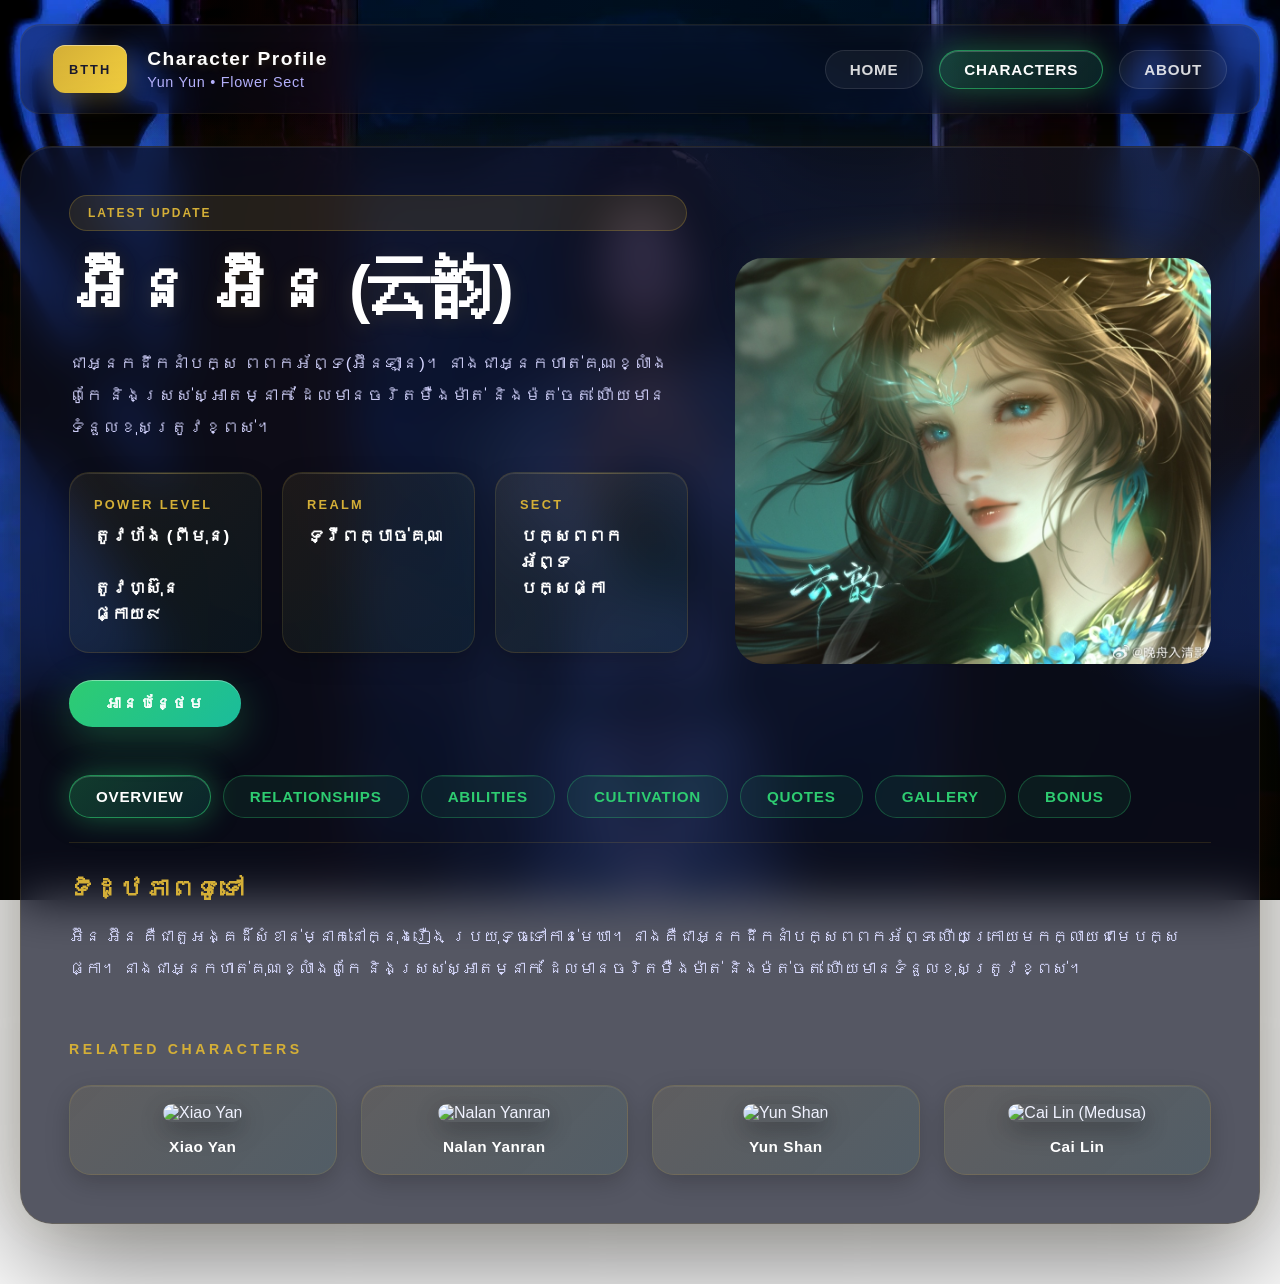
==== commit bea425e7: "Add files via upload" ====
--- a/index.html
+++ b/index.html
@@ -75,143 +75,143 @@
                     </div>
 
                     <div id="overview" class="tab-content active">
-                        <h3>Overview</h3>
+                        <h3>ទិដ្ឋភាពទូទៅ</h3>
                         <p>អ៊ីន អ៊ីន គឺជាតួអង្គដ៏សំខាន់ម្នាក់នៅក្នុងរឿង ប្រយុទ្ធទៅកាន់មេឃា។ នាងគឺជាអ្នកដឹកនាំបក្សពពកអ័ព្ទ ហើយក្រោយមកក្លាយជាមេបក្សផ្កា។ នាងជាអ្នកហាត់គុណខ្លាំង​ពូកែ និងស្រស់ស្អាតម្នាក់ ដែលមានចរិតម៉ឺងម៉ាត់ និងម៉ត់ចត់ ហើយមានទំនួលខុសត្រូវខ្ពស់។</p>
                     </div>
 
                     <div id="relationships" class="tab-content">
-                        <h3>Relationships</h3>
-                        <h4>Yun Shan (យុនសាន)</h4>
-                        <p>គាត់គឺជាគ្រូរបស់ Yun Yun រហូតដល់ពេលដែលគាត់បានសម្រេចចិត្តរួមដៃជាមួយពួក "វិមានព្រលឹង" (Hall of Souls)។ នៅទីបំផុត គាត់បានបិទខ្ទប់ថាមពល (Qi) របស់ Yun Yun និងព្យាយាមបង្ខំនាងឱ្យរៀបការជាមួយ Gu He។ ជាសំណាងល្អ Xiao Yan បានបង្ហាញខ្លួនទាន់ពេលវេលា ហើយបានបញ្ឈប់មង្គលការនោះ។</p>
-                        <h4>Nalan Yanran (ណឡាន យ៉ានរ៉ាន់)</h4>
-                        <p>នាងគឺជាកូនសិស្សរបស់ Yun Yun។ Yun Yun គឺជាអ្នកដែលបានអនុញ្ញាតឱ្យ Nalan ទៅកាន់ត្រកូល Xiao ដើម្បីលុបចោលកិច្ចសន្យាដណ្តឹងជាមួយ Xiao Yan។ ទង្វើមួយនេះហើយដែលជាដើមហេតុបង្កឱ្យមានការប៉ះទង្គិចគ្នាយ៉ាងខ្លាំងរវាង Xiao Yan និង "បក្សពពកអ័ព្ទ" (Misty Cloud Sect)។ Nalan នៅតែបន្តតាមបម្រើគ្រូរបស់នាងជានិច្ច ទោះបីជា Yun Yun ចាកចេញពីអាណាចក្រ Jia Ma ទៅចូលរួមជាមួយ "បក្សបុប្ផា" (Flower Sect) ក៏ដោយ។</p>
-                        <h4>Xiao Yan (សៀវ យាន)</h4>
-                        <p>គឺជាបុរសដំបូងគេដែលបានឆក់យក "ថើបដំបូង" របស់ Yun Yun ដែលធ្វើឱ្យទំនាក់ទំនងរបស់ពួកគេកាន់តែស្មុគស្មាញឡើងពីមួយថ្ងៃទៅមួយថ្ងៃ។ បក្សពពកអ័ព្ទរបស់នាង និង Xiao Yan គឺជាសត្រូវស៊ីសាច់ហុតឈាមនឹងគ្នា ហើយ Xiao Yan ថែមទាំងបានសម្លាប់ Yun Shan ដែលជាគ្រូរបស់នាងទៀតផង។</p>
+                        <h3>ទំនាក់ទំនង</h3>
+                        <h4>អ៊ីន សាន (Yun Shan)</h4>
+                        <p>គេគឺជាគ្រូរបស់ អ៊ីន អ៊ីន រហូតដល់ពេលដែលគេបានសម្រេចចិត្តចុះចូលជាមួយ សំណាក់ព្រលឹង។ នៅទីបំផុត គេបានបិទខ្ទប់កម្លាំងធាតុរបស់ អ៊ីន អ៊ីន និងព្យាយាមបង្ខំនាងឱ្យរៀបការជាមួយ ហ្គូ ហឺ។ ជាសំណាងល្អ សៀវ យាន បានបង្ហាញខ្លួនទាន់ពេល ហើយបានបញ្ឈប់មង្គលការនោះ។</p>
+                        <h4>ណាឡាន យ៉ានរ៉ាន (Nalan Yanran)</h4>
+                        <p>នាងគឺជាកូនសិស្សរបស់ អ៊ីន អ៊ីន។ អ៊ីន អ៊ីន គឺជាអ្នកដែលបានអនុញ្ញាតឱ្យ ណាឡាន ទៅត្រកូលសៀវ ដើម្បីផ្ដាច់ពាក្យជាមួយ សៀវ យាន។ ទង្វើមួយនេះហើយដែលជាដើមហេតុបង្កឱ្យមានការប៉ះទង្គិចគ្នាយ៉ាងខ្លាំងរវាង សៀវ យាន និង បក្សពពកអ័ព្ទ។ ណាឡាន នៅតែបន្តតាមបម្រើគ្រូរបស់នាងជានិច្ច ទោះបីជា អ៊ីន អ៊ីន ចាកចេញពីនគរជៀម៉ាទៅចូលរួមជាមួយ បក្សផ្កា ក៏ដោយ។</p>
+                        <h4>សៀវ យាន (Xiao Yan)</h4>
+                        <p>គឺជាបុរសដំបូងគេដែលបានឆក់យកស្នាមថើបដំបូង របស់ អ៊ីន អ៊ីន ដែលធ្វើឱ្យទំនាក់ទំនងរបស់ពួកគេកាន់តែស្មុគស្មាញឡើងពីមួយថ្ងៃទៅមួយថ្ងៃ។ បក្សពពកអ័ព្ទរបស់នាង និង សៀវ យាន គឺជាសត្រូវស៊ីសាច់ហុតឈាមនឹងគ្នា ហើយ សៀវ យាន ថែមទាំងបានសម្លាប់ អ៊ីន សាន ដែលជាគ្រូរបស់នាងទៀតផង។</p>
                     </div>
 
                     <div id="abilities" class="tab-content">
-                        <h3>Abilities</h3>
-                        <p>នាងមានសមត្ថភាពប្រើប្រាស់ស្នៀតផ្សេងៗដូចជាស្នៀត ស្រមោលខ្យល់ពិឃាត...។</p>
+                        <h3>សមត្ថភាព</h3>
+                        <p>នាងមានសមត្ថភាពប្រើប្រាស់ស្នៀតផ្សេងៗដូចជាស្នៀត ស្រមោលខ្យល់ (Wind Afterimages) ក្បួនកំហឹងខ្យល់ឃុំព្រលឹង (Furious Wind-Soul Sealing Array) ខ្យល់ព្យុះពិឃាត (Extreme Wind Fallen Massacre)...។</p>
                     </div>
 
                     <div id="cultivation" class="tab-content">
-                        <h3>Cultivation Path</h3>
+                        <h3>វិថីហ្វឹកហាត់</h3>
                         <p>នាងស្ថិតនៅកម្រិត អធិរាជប្រយុទ្ធ ផ្កាយ៣ នៅពេលបង្ហាញខ្លួនដំបូង។ ក្រោយមកក៏បានឡើងទៅដល់កម្រិត តូវហ្ស៊ុន ផ្កាយ៩ នៅពេលដែលស្រូបយកកម្លាំងធាតុដែល លោកយាយហួា បានផ្ទេរឱ្យមុនស្លាប់បានទាំងស្រុង។</p>
                     </div>
 
                     <div id="quotes" class="tab-content">
-                        <h3>Notable Quotes</h3>
-                        <p>"តើវាអាចទៅរួចយ៉ាងម៉េចដែលវាជាកម្រិតទាបបំផុតនៃវិជ្ជាផ្ដុំកម្លាំងធាតុ? គ្រូរបស់បុរសម្នាក់នេះហាក់ដូចជាមនុស្សកំណាញ់ខ្លាំងណាស់ ឬមួយក៏គាត់មិនដឹងថាវិជ្ជាផ្ដុំកម្លាំងធាតុល្អមានសារៈសំខាន់សម្រាប់អ្នកហាត់ដំបូងកម្រិតណាទេ?" - អ៊ីន អ៊ីន និយាយបន្ទាប់ពីបានឃើញវិជ្ជាផ្ដុំកម្លាំងធាតុដ៏អន់របស់ សៀវ យាន<br><br>"អាយុនៅក្មេងសោះ តែបែរជាកាចសាហាវម្ល៉េះពេលខឹង គិតទៅខ្ញុំខំមានបំណងចង់ជួយឯង។ ប៉ុន្តែបើឯងចូលចិត្តធ្វើជាអ្នកក្លាហាន និងចង់បង្អួតអំនួតបែបនេះ ឯងដោះស្រាយវាដោយខ្លួនឯងទៅ" - អ៊ីន អ៊ីន និយាយបន្ទាប់ពីត្រូវ សៀវ យាន ស្រែកដាក់<br><br>"បន្ទាប់ពីហ្វឹកហាត់ម្នាក់ឯងអស់ជាច្រើនឆ្នាំមក ខ្ញុំមិននឹកស្មានថា... ក្មេងប្រុសម្នាក់នេះ..." - អ៊ីន អ៊ីន និយាយទៅកាន់ខ្លួនឯងអំពីការចាប់ចិត្តលើ សៀវ យាន<br><br>"យ៉ាវ យាន បើសិនជាខ្ញុំបាត់បង់ភាពបរិសុទ្ធទៅឯង ខ្ញុំនឹងសម្លាប់ឯងមុន រួចសម្លាប់ខ្លួនឯងតាមក្រោយ!" - អ៊ីន អ៊ីន និយាយទៅកាន់ សៀវ យាន<br><br>"ទោះជាយ៉ាងណា ក្នុងពេលដែលឯងបានចាកចេញទៅហើយ អ៊ីន ជឺ ដែលធ្លាប់រំភើបដោយសារឯងនឹងរលាយបាត់ទៅជារៀងរហូត។ ចាប់ពីពេលនេះទៅ ខ្ញុំនឹងជាមេបក្សពពកអ័ព្ទ អ៊ីណ អ៊ីន។ មនោសញ្ចេតនាផ្ទាល់ខ្លួនទាំងនេះ ដើមឡើយមិនគួរជារបស់ខ្ញុំឡើយ។ ចាត់ទុកថាពេលនេះ ជាការធ្វើតាមចិត្តខ្លួនឯងម្ដងជាលើកចុងក្រោយទៅចុះ" - អ៊ីន អ៊ីន សម្លឹងមើល សៀវ យាន ដែលចាកចេញពីអាណាចក្រជៀម៉ា<br><br>"អាល្អិត ឯងពិតជាធំដឹងក្តីហើយ។ ឥឡូវនេះនៅពេលដែលបក្សពពកអ័ព្ទបានក្លាយជាបែបនេះទៅហើយ ខ្ញុំក៏ចង់ចេញទៅដើរលេងមើលពិភពលោកខាងក្រៅខ្លះដែរ។ ប្រហែលជាខ្ញុំនឹងត្រឡប់មកវិញ នៅពេលដែលខ្ញុំអាចដោះស្រាយរឿងរ៉ាវក្នុងចិត្តបាន។ នៅពេលនោះ ខ្ញុំប្រហែលជានឹងមិនបដិសេធឡើយ ប្រសិនបើឯងនៅតែចង់ឱ្យខ្ញុំនៅក្បែរដើម្បីជួយឯង" - អ៊ីន អ៊ីន និយាយទៅកាន់ សៀវ យាន មុនពេលលាគ្នា<br><br>"ពេលខ្លះ ខ្ញុំគិតថាប្រសិនបើឯងមានភាពក្លាហានជាងនេះបន្តិច កាលនៅក្នុងរូងភ្នំនាពេលនោះ ហើយមិនខ្វល់ពីការគំរាមកំហែងរបស់ខ្ញុំ ពេលនេះប្រហែលជា..." - អ៊ីន អ៊ីន និយាយទៅកាន់ សៀវ យាន</p>
+                        <h3>សម្រង់សម្ដីគួរឱ្យកត់សម្គាល់</h3>
+                        <p>"អាចទៅរួចយ៉ាងដូចម្ដេចដែលវាជាកម្រិតទាបបំផុតនៃវិជ្ជាផ្ដុំកម្លាំងធាតុ? គ្រូរបស់ប្រុសម្នាក់នេះហាក់ដូចជាមនុស្សកំណាញ់ខ្លាំងណាស់ ឬមួយក៏គាត់មិនដឹងថាវិជ្ជាផ្ដុំកម្លាំងធាតុដែលល្អ មានសារៈសំខាន់សម្រាប់អ្នកហាត់ដំបូងកម្រិតណាទេ?" - អ៊ីន អ៊ីន និយាយបន្ទាប់ពីបានឃើញវិជ្ជាផ្ដុំកម្លាំងធាតុដ៏អន់របស់ សៀវ យាន<br><br>"អាយុនៅក្មេងសោះ តែបែរជាកាចសាហាវម្ល៉េះពេលខឹង គិតទៅខ្ញុំខំមានបំណងចង់ជួយឯង។ ប៉ុន្តែបើឯងចូលចិត្តធ្វើជាអ្នកក្លាហាន និងចង់បង្អួតអំនួតបែបនេះ ឯងដោះស្រាយវាដោយខ្លួនឯងទៅ" - អ៊ីន អ៊ីន និយាយបន្ទាប់ពីត្រូវ សៀវ យាន ស្រែកដាក់<br><br>"យ៉ាវ យាន បើសិនជាខ្ញុំបាត់បង់ភាពបរិសុទ្ធទៅឯង ខ្ញុំនឹងសម្លាប់ឯងមុន រួចសម្លាប់ខ្លួនឯងតាមក្រោយ!" - អ៊ីន អ៊ីន និយាយទៅកាន់ សៀវ យាន<br><br>"បន្ទាប់ពីហ្វឹកហាត់ម្នាក់ឯងអស់ជាច្រើនឆ្នាំមក ខ្ញុំមិននឹកស្មានថា... ក្មេងប្រុសម្នាក់នេះ..." - អ៊ីន អ៊ីន និយាយទៅកាន់ខ្លួនឯងអំពីការចាប់ចិត្តលើ សៀវ យាន<br><br>"ទោះជាយ៉ាងណា ក្នុងពេលដែលឯងបានចាកចេញទៅហើយ អ៊ីន ជឺ ដែលធ្លាប់រំភើបដោយសារឯងនឹងរលាយបាត់ទៅជារៀងរហូត។ ចាប់ពីពេលនេះទៅ ខ្ញុំនឹងជាមេបក្សពពកអ័ព្ទ អ៊ីណ អ៊ីន។ មនោសញ្ចេតនាផ្ទាល់ខ្លួនទាំងនេះ ដើមឡើយមិនគួរជារបស់ខ្ញុំឡើយ។ ចាត់ទុកថាពេលនេះ ជាការធ្វើតាមចិត្តខ្លួនឯងម្ដងជាលើកចុងក្រោយទៅចុះ" - អ៊ីន អ៊ីន សម្លឹងមើល សៀវ យាន ដែលចាកចេញពីអាណាចក្រជៀម៉ា<br><br>"អាល្អិត ឯងពិតជាធំដឹងក្តីហើយ។ ឥឡូវនេះនៅពេលដែលបក្សពពកអ័ព្ទបានក្លាយជាបែបនេះទៅហើយ ខ្ញុំក៏ចង់ចេញទៅដើរលេងមើលពិភពលោកខាងក្រៅខ្លះដែរ។ ប្រហែលជាខ្ញុំនឹងត្រឡប់មកវិញ នៅពេលដែលខ្ញុំអាចដោះស្រាយរឿងរ៉ាវក្នុងចិត្តបាន។ នៅពេលនោះ ខ្ញុំប្រហែលជានឹងមិនបដិសេធឡើយ ប្រសិនបើឯងនៅតែចង់ឱ្យខ្ញុំនៅក្បែរដើម្បីជួយឯង" - អ៊ីន អ៊ីន និយាយទៅកាន់ សៀវ យាន មុនពេលលាគ្នា<br><br>"ពេលខ្លះ ខ្ញុំគិតថាប្រសិនបើឯងមានភាពក្លាហានជាងនេះបន្តិច កាលនៅក្នុងរូងភ្នំនាពេលនោះ ហើយមិនខ្វល់ពីការគំរាមកំហែងរបស់ខ្ញុំ ពេលនេះប្រហែលជា..." - អ៊ីន អ៊ីន និយាយទៅកាន់ សៀវ យាន</p>
                     </div>
 
                     <div id="gallery" class="tab-content">
-                        <h3>Gallery</h3>
+                        <h3>បណ្ដុំរូបភាព</h3>
                         <p>សូមអញ្ជើញមកមើលរូបភាពពិសេសៗរបស់ អ៊ីន អ៊ីន។</p>
 
                         <div class="gallery-grid">
                             <article class="gallery-card">
                                 <img src="image/yunzhi (10).jpg" alt="Yun Yun Mystique">
                                 <div class="gallery-caption">
-                                    <strong>First Encounter</strong>
-                                    <span>Ancient power awakens from within.</span>
+                                    <strong>ជួបលើកដំបូង</strong>
+                                    <span>អ៊ីន អ៊ីន កំពុងប្រឈមមុខជាមួយសត្វតោចរណៃពណ៌ស្វាយ</span>
                                 </div>
                             </article>
                             <article class="gallery-card">
                                 <img src="image/yunzhi (11).jpg" alt="Yun Yun Splendor">
                                 <div class="gallery-caption">
-                                    <strong>In The Cave</strong>
-                                    <span>Grace meeting legendary strength.</span>
+                                    <strong>នៅក្នុងរូងភ្នំ</strong>
+                                    <span>នាងកំពុងលាក់ខ្លួននៅក្នុងរូងភ្នំ</span>
                                 </div>
                             </article>
                             <article class="gallery-card">
                                 <img src="image/yunzhi (16).jpg" alt="Yun Yun Legacy">
                                 <div class="gallery-caption">
-                                    <strong>Tager City Arc</strong>
-                                    <span>Guardian of ancient secrets.</span>
+                                    <strong>វាលខ្សាច់ថាហ្គឺ</strong>
+                                    <span>នាងបានជួប សៀវ យាននៅវាលខ្សាច់ថាហ្គឺ</span>
+                                </div>
+                            </article>
+                            <article class="gallery-card">
+                                <img src="image/yunzhi.png" alt="Yun Yun Essence">
+                                <div class="gallery-caption">
+                                    <strong>វាលខ្សាច់ថាហ្គឺ</strong>
+                                    <span>......</span>
                                 </div>
                             </article>
                             <article class="gallery-card">
                                 <img src="image/yunzhi (2).png" alt="Yun Yun Art">
                                 <div class="gallery-caption">
-                                    <strong>Tager City Arc</strong>
-                                    <span>Mystical aura with divine presence.</span>
+                                    <strong>វាលខ្សាច់ថាហ្គឺ</strong>
+                                    <span>នាងបារម្ភពីគេដែលចង់លេបភ្លើងមេឃា</span>
                                 </div>
                             </article>
                             <article class="gallery-card">
                                 <img src="image/yunzhi (15).jpg" alt="Yun Yun Enigma">
                                 <div class="gallery-caption">
-                                    <strong>Tager City Arc</strong>
-                                    <span>Mystery veiled in cultivator's grace.</span>
+                                    <strong>វាលខ្សាច់ថាហ្គឺ</strong>
+                                    <span>បន្ទាប់ពីចែកផ្លូវគ្នា នាងត្រូវមនុស្សពស់វាយប្រហារ</span>
+                                </div>
+                            </article>
+                            <article class="gallery-card">
+                                <img src="image/yunzhi (1).png" alt="Yun Yun Moment">
+                                <div class="gallery-caption">
+                                    <strong>បក្សពពកអ័ព្ទ</strong>
+                                    <span>ជួបគ្នាជាថ្មីក្នុងនាមជា អ៊ីន អ៊ីន</span>
+                                </div>
+                            </article>
+                            <article class="gallery-card">
+                                <img src="image/yunzhi (3).webp" alt="Yun Yun Elegance">
+                                <div class="gallery-caption">
+                                    <strong>ជាប់ឃុំក្នុងបក្ស</strong>
+                                    <span>ត្រូវលោកគ្រូបិទខ្ទប់កម្លាំងធាតុ ហើយបង្ខំឱ្យរៀបការ</span>
                                 </div>
                             </article>
                             <article class="gallery-card">
                                 <img src="image/yunzhi (17).jpg" alt="Yun Yun Zenith">
                                 <div class="gallery-caption">
-                                    <strong>Jiama Farewell</strong>
-                                    <span>Peak mastery of cultivation arts.</span>
+                                    <strong>ការលាគ្នា</strong>
+                                    <span>នាងលាគ្នាជាមួយ សៀវ យាន មុនចេញពីនគរជៀម៉ា</span>
                                 </div>
                             </article>
                             <article class="gallery-card">
                                 <img src="image/yunzhi (4).jpg" alt="Yun Yun Scene">
                                 <div class="gallery-caption">
-                                    <strong>Flower Sect Arc</strong>
-                                    <span>Moment of quiet reflection and wisdom.</span>
+                                    <strong>នៅបក្សផ្កា</strong>
+                                    <span>នៅក្នុងដែនរបស់បក្សផ្កា</span>
+                                </div>
+                            </article>
+                            <article class="gallery-card">
+                                <img src="image/yunzhi (5).jpg" alt="Yun Yun Expression">
+                                <div class="gallery-caption">
+                                    <strong>នៅបក្សផ្កា</strong>
+                                    <span>នាងត្រូវបង្ខំចិត្តប្រកួត១ទល់នឹង២</span>
                                 </div>
                             </article>
                             <article class="gallery-card">
                                 <img src="image/yunzhi (1).jpg" alt="Yun Yun Portrait One">
                                 <div class="gallery-caption">
-                                    <strong>Flower Sect Arc</strong>
-                                    <span>Elegant moment captured in soft light.</span>
-                                </div>
-                            </article>
-                            <article class="gallery-card">
-                                <img src="image/yunzhi (5).jpg" alt="Yun Yun Expression">
-                                <div class="gallery-caption">
-                                    <strong>Flower Sect Arc</strong>
-                                    <span>Resolute focus on cultivation path.</span>
+                                    <strong>នៅបក្សផ្កា</strong>
+                                    <span>សៀវ យាន មកជួយនាង</span>
                                 </div>
                             </article>
                             <article class="gallery-card">
                                 <img src="image/yunzhi (8).jpg" alt="Yun Yun Battle">
                                 <div class="gallery-caption">
-                                    <strong>Character Art</strong>
-                                    <span>Power channeled with precision.</span>
-                                </div>
-                            </article>
-                            <article class="gallery-card">
-                                <img src="image/yunzhi (9).jpg" alt="Yun Yun Moment">
-                                <div class="gallery-caption">
-                                    <strong>Character Art</strong>
-                                    <span>Journey through realms of cultivation.</span>
-                                </div>
-                            </article>
-                            <article class="gallery-card">
-                                <img src="image/yunzhi (1).webp" alt="Yun Yun Essence">
-                                <div class="gallery-caption">
-                                    <strong>Character Art</strong>
-                                    <span>Inner strength radiating outward.</span>
+                                    <strong>គំនូរ អ៊ីន អ៊ីន</strong>
+                                    <span>......</span>
                                 </div>
                             </article>
                             <article class="gallery-card">
                                 <img src="image/yunzhi (14).jpg" alt="Yun Yun Radiance">
                                 <div class="gallery-caption">
-                                    <strong>Character Art</strong>
-                                    <span>Leader of the Flower Sect.</span>
-                                </div>
-                            </article>
-                            <article class="gallery-card">
-                                <img src="image/yunzhi (12).jpg" alt="Yun Yun Elegance">
-                                <div class="gallery-caption">
-                                    <strong>Fan Art</strong>
-                                    <span>Timeless beauty in frozen moment.</span>
+                                    <strong>គំនូរ អ៊ីន អ៊ីន</strong>
+                                    <span>......</span>
                                 </div>
                             </article>
                             <article class="gallery-card">
                                 <img src="image/yunzhi (13).jpg" alt="Yun Yun Spirit">
                                 <div class="gallery-caption">
-                                    <strong>Fan Art</strong>
-                                    <span>Rising through trials and tribulations.</span>
+                                    <strong>គំនូរ អ៊ីន អ៊ីន</strong>
+                                    <span>......</span>
                                 </div>
                             </article>
                         </div>
--- a/main.css
+++ b/main.css
@@ -510,11 +510,7 @@
     width: 100%;
     border-radius: 28px;
     object-fit: cover;
-    box-shadow: 0 40px 100px rgba(0, 0, 0, 0.5),
-                0 0 60px rgba(212, 175, 55, 0.2),
-                inset 0 1px 0 rgba(255, 255, 255, 0.1);
     max-height: 650px;
-    border: 1.5px solid rgba(212, 175, 55, 0.2);
     transition: all 0.3s ease;
 }
 
@@ -741,24 +737,6 @@
     }
 }
 
-@keyframes floatGently {
-    0%, 100% {
-        transform: translateY(0px);
-    }
-    50% {
-        transform: translateY(-8px);
-    }
-}
-
-@keyframes shimmer {
-    0% {
-        background-position: -1000px 0;
-    }
-    100% {
-        background-position: 1000px 0;
-    }
-}
-
 /* Apply animations to key elements */
 .topbar {
     animation: slideDown 0.6s ease-out;
@@ -778,17 +756,6 @@
 
 .section-block {
     animation: slideUp 1s ease-out;
-}
-
-.character-img {
-    animation: floatGently 3s ease-in-out infinite;
-}
-
-/* Additional enhanced interactivity */
-.brand-tag {
-    background: linear-gradient(135deg, #d4af37 0%, #f4d03f 100%);
-    background-size: 200% 200%;
-    animation: shimmer 3s infinite;
 }
 
 .tab-content h3 {
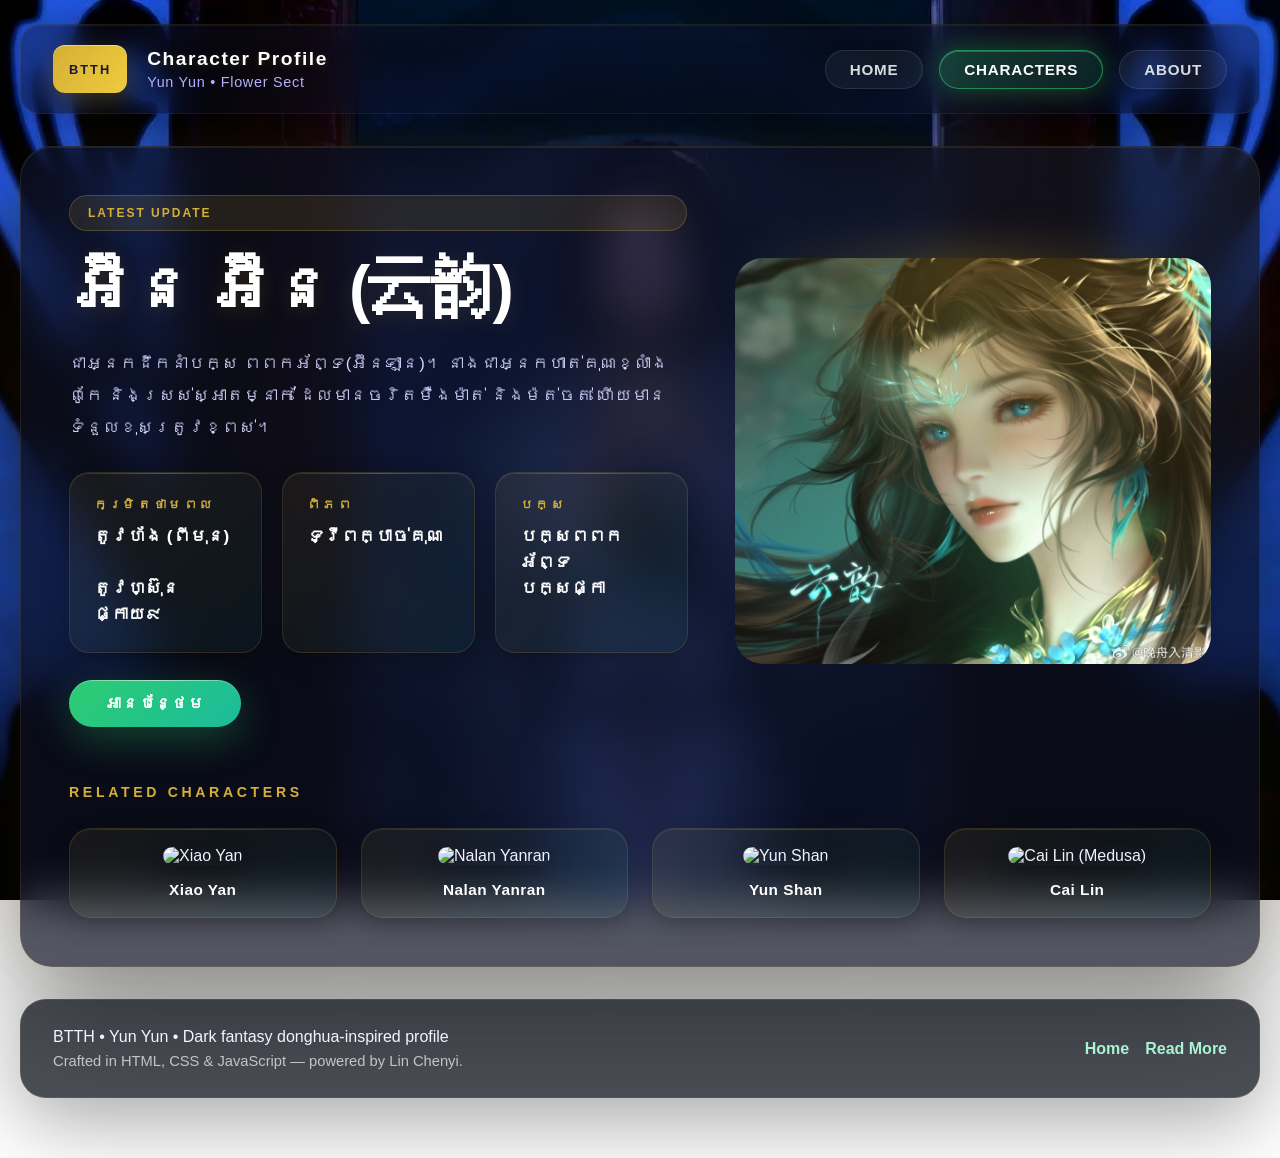
==== commit 6ad20de9: "Add files via upload" ====
--- a/index.html
+++ b/index.html
@@ -35,17 +35,17 @@
 
                         <div class="stats-grid">
                             <div class="stat-card">
-                                <span class="stat-label">Power Level</span>
+                                <span class="stat-label">កម្រិតថាមពល</span>
                                 <strong>តូវហ័ង (ពីមុន)
                                     <br><br>តូវហ្ស៊ុន ផ្កាយ៩
                                 </strong>
                             </div>
                             <div class="stat-card">
-                                <span class="stat-label">Realm</span>
+                                <span class="stat-label">ពិភព</span>
                                 <strong>ទ្វីពក្បាច់គុណ</strong>
                             </div>
                             <div class="stat-card">
-                                <span class="stat-label">Sect</span>
+                                <span class="stat-label">បក្ស</span>
                                 <strong>បក្សពពកអ័ព្ទ
                                     <br>បក្សផ្កា
                                 </strong>
@@ -60,167 +60,6 @@
                     <div class="hero-image">
                         <img src="image/yunzhi (9).jpg" alt="Yun Yun" class="character-img">
                         <div class="hero-glow"></div>
-                    </div>
-                </div>
-
-                <div class="tabs-section">
-                    <div class="tabs-container">
-                        <button class="tab-btn active" onclick="switchTab(event, 'overview')">Overview</button>
-                        <button class="tab-btn" onclick="switchTab(event, 'relationships')">Relationships</button>
-                        <button class="tab-btn" onclick="switchTab(event, 'abilities')">Abilities</button>
-                        <button class="tab-btn" onclick="switchTab(event, 'cultivation')">Cultivation</button>
-                        <button class="tab-btn" onclick="switchTab(event, 'quotes')">Quotes</button>
-                        <button class="tab-btn" onclick="switchTab(event, 'gallery')">Gallery</button>
-                        <button class="tab-btn" onclick="switchTab(event, 'bonus')">Bonus</button>
-                    </div>
-
-                    <div id="overview" class="tab-content active">
-                        <h3>ទិដ្ឋភាពទូទៅ</h3>
-                        <p>អ៊ីន អ៊ីន គឺជាតួអង្គដ៏សំខាន់ម្នាក់នៅក្នុងរឿង ប្រយុទ្ធទៅកាន់មេឃា។ នាងគឺជាអ្នកដឹកនាំបក្សពពកអ័ព្ទ ហើយក្រោយមកក្លាយជាមេបក្សផ្កា។ នាងជាអ្នកហាត់គុណខ្លាំង​ពូកែ និងស្រស់ស្អាតម្នាក់ ដែលមានចរិតម៉ឺងម៉ាត់ និងម៉ត់ចត់ ហើយមានទំនួលខុសត្រូវខ្ពស់។</p>
-                    </div>
-
-                    <div id="relationships" class="tab-content">
-                        <h3>ទំនាក់ទំនង</h3>
-                        <h4>អ៊ីន សាន (Yun Shan)</h4>
-                        <p>គេគឺជាគ្រូរបស់ អ៊ីន អ៊ីន រហូតដល់ពេលដែលគេបានសម្រេចចិត្តចុះចូលជាមួយ សំណាក់ព្រលឹង។ នៅទីបំផុត គេបានបិទខ្ទប់កម្លាំងធាតុរបស់ អ៊ីន អ៊ីន និងព្យាយាមបង្ខំនាងឱ្យរៀបការជាមួយ ហ្គូ ហឺ។ ជាសំណាងល្អ សៀវ យាន បានបង្ហាញខ្លួនទាន់ពេល ហើយបានបញ្ឈប់មង្គលការនោះ។</p>
-                        <h4>ណាឡាន យ៉ានរ៉ាន (Nalan Yanran)</h4>
-                        <p>នាងគឺជាកូនសិស្សរបស់ អ៊ីន អ៊ីន។ អ៊ីន អ៊ីន គឺជាអ្នកដែលបានអនុញ្ញាតឱ្យ ណាឡាន ទៅត្រកូលសៀវ ដើម្បីផ្ដាច់ពាក្យជាមួយ សៀវ យាន។ ទង្វើមួយនេះហើយដែលជាដើមហេតុបង្កឱ្យមានការប៉ះទង្គិចគ្នាយ៉ាងខ្លាំងរវាង សៀវ យាន និង បក្សពពកអ័ព្ទ។ ណាឡាន នៅតែបន្តតាមបម្រើគ្រូរបស់នាងជានិច្ច ទោះបីជា អ៊ីន អ៊ីន ចាកចេញពីនគរជៀម៉ាទៅចូលរួមជាមួយ បក្សផ្កា ក៏ដោយ។</p>
-                        <h4>សៀវ យាន (Xiao Yan)</h4>
-                        <p>គឺជាបុរសដំបូងគេដែលបានឆក់យកស្នាមថើបដំបូង របស់ អ៊ីន អ៊ីន ដែលធ្វើឱ្យទំនាក់ទំនងរបស់ពួកគេកាន់តែស្មុគស្មាញឡើងពីមួយថ្ងៃទៅមួយថ្ងៃ។ បក្សពពកអ័ព្ទរបស់នាង និង សៀវ យាន គឺជាសត្រូវស៊ីសាច់ហុតឈាមនឹងគ្នា ហើយ សៀវ យាន ថែមទាំងបានសម្លាប់ អ៊ីន សាន ដែលជាគ្រូរបស់នាងទៀតផង។</p>
-                    </div>
-
-                    <div id="abilities" class="tab-content">
-                        <h3>សមត្ថភាព</h3>
-                        <p>នាងមានសមត្ថភាពប្រើប្រាស់ស្នៀតផ្សេងៗដូចជាស្នៀត ស្រមោលខ្យល់ (Wind Afterimages) ក្បួនកំហឹងខ្យល់ឃុំព្រលឹង (Furious Wind-Soul Sealing Array) ខ្យល់ព្យុះពិឃាត (Extreme Wind Fallen Massacre)...។</p>
-                    </div>
-
-                    <div id="cultivation" class="tab-content">
-                        <h3>វិថីហ្វឹកហាត់</h3>
-                        <p>នាងស្ថិតនៅកម្រិត អធិរាជប្រយុទ្ធ ផ្កាយ៣ នៅពេលបង្ហាញខ្លួនដំបូង។ ក្រោយមកក៏បានឡើងទៅដល់កម្រិត តូវហ្ស៊ុន ផ្កាយ៩ នៅពេលដែលស្រូបយកកម្លាំងធាតុដែល លោកយាយហួា បានផ្ទេរឱ្យមុនស្លាប់បានទាំងស្រុង។</p>
-                    </div>
-
-                    <div id="quotes" class="tab-content">
-                        <h3>សម្រង់សម្ដីគួរឱ្យកត់សម្គាល់</h3>
-                        <p>"អាចទៅរួចយ៉ាងដូចម្ដេចដែលវាជាកម្រិតទាបបំផុតនៃវិជ្ជាផ្ដុំកម្លាំងធាតុ? គ្រូរបស់ប្រុសម្នាក់នេះហាក់ដូចជាមនុស្សកំណាញ់ខ្លាំងណាស់ ឬមួយក៏គាត់មិនដឹងថាវិជ្ជាផ្ដុំកម្លាំងធាតុដែលល្អ មានសារៈសំខាន់សម្រាប់អ្នកហាត់ដំបូងកម្រិតណាទេ?" - អ៊ីន អ៊ីន និយាយបន្ទាប់ពីបានឃើញវិជ្ជាផ្ដុំកម្លាំងធាតុដ៏អន់របស់ សៀវ យាន<br><br>"អាយុនៅក្មេងសោះ តែបែរជាកាចសាហាវម្ល៉េះពេលខឹង គិតទៅខ្ញុំខំមានបំណងចង់ជួយឯង។ ប៉ុន្តែបើឯងចូលចិត្តធ្វើជាអ្នកក្លាហាន និងចង់បង្អួតអំនួតបែបនេះ ឯងដោះស្រាយវាដោយខ្លួនឯងទៅ" - អ៊ីន អ៊ីន និយាយបន្ទាប់ពីត្រូវ សៀវ យាន ស្រែកដាក់<br><br>"យ៉ាវ យាន បើសិនជាខ្ញុំបាត់បង់ភាពបរិសុទ្ធទៅឯង ខ្ញុំនឹងសម្លាប់ឯងមុន រួចសម្លាប់ខ្លួនឯងតាមក្រោយ!" - អ៊ីន អ៊ីន និយាយទៅកាន់ សៀវ យាន<br><br>"បន្ទាប់ពីហ្វឹកហាត់ម្នាក់ឯងអស់ជាច្រើនឆ្នាំមក ខ្ញុំមិននឹកស្មានថា... ក្មេងប្រុសម្នាក់នេះ..." - អ៊ីន អ៊ីន និយាយទៅកាន់ខ្លួនឯងអំពីការចាប់ចិត្តលើ សៀវ យាន<br><br>"ទោះជាយ៉ាងណា ក្នុងពេលដែលឯងបានចាកចេញទៅហើយ អ៊ីន ជឺ ដែលធ្លាប់រំភើបដោយសារឯងនឹងរលាយបាត់ទៅជារៀងរហូត។ ចាប់ពីពេលនេះទៅ ខ្ញុំនឹងជាមេបក្សពពកអ័ព្ទ អ៊ីណ អ៊ីន។ មនោសញ្ចេតនាផ្ទាល់ខ្លួនទាំងនេះ ដើមឡើយមិនគួរជារបស់ខ្ញុំឡើយ។ ចាត់ទុកថាពេលនេះ ជាការធ្វើតាមចិត្តខ្លួនឯងម្ដងជាលើកចុងក្រោយទៅចុះ" - អ៊ីន អ៊ីន សម្លឹងមើល សៀវ យាន ដែលចាកចេញពីអាណាចក្រជៀម៉ា<br><br>"អាល្អិត ឯងពិតជាធំដឹងក្តីហើយ។ ឥឡូវនេះនៅពេលដែលបក្សពពកអ័ព្ទបានក្លាយជាបែបនេះទៅហើយ ខ្ញុំក៏ចង់ចេញទៅដើរលេងមើលពិភពលោកខាងក្រៅខ្លះដែរ។ ប្រហែលជាខ្ញុំនឹងត្រឡប់មកវិញ នៅពេលដែលខ្ញុំអាចដោះស្រាយរឿងរ៉ាវក្នុងចិត្តបាន។ នៅពេលនោះ ខ្ញុំប្រហែលជានឹងមិនបដិសេធឡើយ ប្រសិនបើឯងនៅតែចង់ឱ្យខ្ញុំនៅក្បែរដើម្បីជួយឯង" - អ៊ីន អ៊ីន និយាយទៅកាន់ សៀវ យាន មុនពេលលាគ្នា<br><br>"ពេលខ្លះ ខ្ញុំគិតថាប្រសិនបើឯងមានភាពក្លាហានជាងនេះបន្តិច កាលនៅក្នុងរូងភ្នំនាពេលនោះ ហើយមិនខ្វល់ពីការគំរាមកំហែងរបស់ខ្ញុំ ពេលនេះប្រហែលជា..." - អ៊ីន អ៊ីន និយាយទៅកាន់ សៀវ យាន</p>
-                    </div>
-
-                    <div id="gallery" class="tab-content">
-                        <h3>បណ្ដុំរូបភាព</h3>
-                        <p>សូមអញ្ជើញមកមើលរូបភាពពិសេសៗរបស់ អ៊ីន អ៊ីន។</p>
-
-                        <div class="gallery-grid">
-                            <article class="gallery-card">
-                                <img src="image/yunzhi (10).jpg" alt="Yun Yun Mystique">
-                                <div class="gallery-caption">
-                                    <strong>ជួបលើកដំបូង</strong>
-                                    <span>អ៊ីន អ៊ីន កំពុងប្រឈមមុខជាមួយសត្វតោចរណៃពណ៌ស្វាយ</span>
-                                </div>
-                            </article>
-                            <article class="gallery-card">
-                                <img src="image/yunzhi (11).jpg" alt="Yun Yun Splendor">
-                                <div class="gallery-caption">
-                                    <strong>នៅក្នុងរូងភ្នំ</strong>
-                                    <span>នាងកំពុងលាក់ខ្លួននៅក្នុងរូងភ្នំ</span>
-                                </div>
-                            </article>
-                            <article class="gallery-card">
-                                <img src="image/yunzhi (16).jpg" alt="Yun Yun Legacy">
-                                <div class="gallery-caption">
-                                    <strong>វាលខ្សាច់ថាហ្គឺ</strong>
-                                    <span>នាងបានជួប សៀវ យាននៅវាលខ្សាច់ថាហ្គឺ</span>
-                                </div>
-                            </article>
-                            <article class="gallery-card">
-                                <img src="image/yunzhi.png" alt="Yun Yun Essence">
-                                <div class="gallery-caption">
-                                    <strong>វាលខ្សាច់ថាហ្គឺ</strong>
-                                    <span>......</span>
-                                </div>
-                            </article>
-                            <article class="gallery-card">
-                                <img src="image/yunzhi (2).png" alt="Yun Yun Art">
-                                <div class="gallery-caption">
-                                    <strong>វាលខ្សាច់ថាហ្គឺ</strong>
-                                    <span>នាងបារម្ភពីគេដែលចង់លេបភ្លើងមេឃា</span>
-                                </div>
-                            </article>
-                            <article class="gallery-card">
-                                <img src="image/yunzhi (15).jpg" alt="Yun Yun Enigma">
-                                <div class="gallery-caption">
-                                    <strong>វាលខ្សាច់ថាហ្គឺ</strong>
-                                    <span>បន្ទាប់ពីចែកផ្លូវគ្នា នាងត្រូវមនុស្សពស់វាយប្រហារ</span>
-                                </div>
-                            </article>
-                            <article class="gallery-card">
-                                <img src="image/yunzhi (1).png" alt="Yun Yun Moment">
-                                <div class="gallery-caption">
-                                    <strong>បក្សពពកអ័ព្ទ</strong>
-                                    <span>ជួបគ្នាជាថ្មីក្នុងនាមជា អ៊ីន អ៊ីន</span>
-                                </div>
-                            </article>
-                            <article class="gallery-card">
-                                <img src="image/yunzhi (3).webp" alt="Yun Yun Elegance">
-                                <div class="gallery-caption">
-                                    <strong>ជាប់ឃុំក្នុងបក្ស</strong>
-                                    <span>ត្រូវលោកគ្រូបិទខ្ទប់កម្លាំងធាតុ ហើយបង្ខំឱ្យរៀបការ</span>
-                                </div>
-                            </article>
-                            <article class="gallery-card">
-                                <img src="image/yunzhi (17).jpg" alt="Yun Yun Zenith">
-                                <div class="gallery-caption">
-                                    <strong>ការលាគ្នា</strong>
-                                    <span>នាងលាគ្នាជាមួយ សៀវ យាន មុនចេញពីនគរជៀម៉ា</span>
-                                </div>
-                            </article>
-                            <article class="gallery-card">
-                                <img src="image/yunzhi (4).jpg" alt="Yun Yun Scene">
-                                <div class="gallery-caption">
-                                    <strong>នៅបក្សផ្កា</strong>
-                                    <span>នៅក្នុងដែនរបស់បក្សផ្កា</span>
-                                </div>
-                            </article>
-                            <article class="gallery-card">
-                                <img src="image/yunzhi (5).jpg" alt="Yun Yun Expression">
-                                <div class="gallery-caption">
-                                    <strong>នៅបក្សផ្កា</strong>
-                                    <span>នាងត្រូវបង្ខំចិត្តប្រកួត១ទល់នឹង២</span>
-                                </div>
-                            </article>
-                            <article class="gallery-card">
-                                <img src="image/yunzhi (1).jpg" alt="Yun Yun Portrait One">
-                                <div class="gallery-caption">
-                                    <strong>នៅបក្សផ្កា</strong>
-                                    <span>សៀវ យាន មកជួយនាង</span>
-                                </div>
-                            </article>
-                            <article class="gallery-card">
-                                <img src="image/yunzhi (8).jpg" alt="Yun Yun Battle">
-                                <div class="gallery-caption">
-                                    <strong>គំនូរ អ៊ីន អ៊ីន</strong>
-                                    <span>......</span>
-                                </div>
-                            </article>
-                            <article class="gallery-card">
-                                <img src="image/yunzhi (14).jpg" alt="Yun Yun Radiance">
-                                <div class="gallery-caption">
-                                    <strong>គំនូរ អ៊ីន អ៊ីន</strong>
-                                    <span>......</span>
-                                </div>
-                            </article>
-                            <article class="gallery-card">
-                                <img src="image/yunzhi (13).jpg" alt="Yun Yun Spirit">
-                                <div class="gallery-caption">
-                                    <strong>គំនូរ អ៊ីន អ៊ីន</strong>
-                                    <span>......</span>
-                                </div>
-                            </article>
-                        </div>
-                    </div>
-
-                    <div id="bonus" class="tab-content">
-                        <h3>ជំពូកពិសេស [មានការបកស្រាយសាច់រឿង]</h3>
-                        <h4>ពាក្យសម្ដីនៅក្នុងចិត្តរបស់ អ៊ីន អ៊ីន៖</h4>
-                        <p>បើមិនបានឈានជើងចូលក្នុងទ្វារសំណាក់លោកគ្រូទេ នោះក៏គ្មានការបង្ហាត់បង្រៀនគម្ពីរវិជ្ជាគុនដែរ។<br>ខ្ញុំនៅចាំបានថា កាលដែលខ្ញុំបានចូលរួមជាមួយបក្សពពកអ័ព្ទដំបូង ខ្ញុំនៅជាក្មេងស្រីដ៏ល្ងង់ខ្លៅម្នាក់នៅឡើយ។ ក្រៅពីការហ្វឹកហាត់ ហាក់ដូចជាគ្មានអ្វីអាចទាក់ទាញចំណាប់អារម្មណ៍ខ្ញុំបាននោះទេ។ <br>ខ្ញុំចងចាំរាល់ទងផ្កា រាល់ស្លឹកឈើ រាល់ដុំឥដ្ឋ និងក្បឿងនៃបក្សពពកអ័ព្ទយ៉ាងច្បាស់។ រហូតមកដល់ពេលនេះ ខ្ញុំនៅតែនឹកនាដល់ក្រុមបងប្អូនដែលធ្លាប់សើចសប្បាយ និងលេងជាមួយគ្នានៅលើទីលានហ្វឹកហាត់។<br>លោកគ្រូ អ៊ីន សាន គឺជាមនុស្សដ៏អស្ចារ្យម្នាក់។ គាត់បានបង្រៀនខ្ញុំនូវរឿងរ៉ាវជាច្រើន ប៉ុន្តែគាត់មិនដែលប្រាប់ខ្ញុំពីរបៀបប្រឈមមុខនឹងអារម្មណ៍មនោសញ្ចេតនានោះទេ។<br>ទោះបីជាបក្សពពកអ័ព្ទ មើលទៅហាក់ដូចជាអាក្រក់ខ្លាំងក្នុងកែវភ្នែករបស់អ្នកក៏ដោយ ក៏ខ្ញុំនៅតែស្រឡាញ់ទីកន្លែងនេះ ដែលបានចិញ្ចឹមបីបាច់ និងបង្ហាត់បង្រៀនខ្ញុំ។<br>បើគ្មានលោកគ្រូ និងបក្សពពកអ័ព្ទទេ ខ្ញុំក៏គ្មានអ្វីគ្រប់យ៉ាង កុំថាឡើយដល់ថ្នាក់ក្លាយជាកំពូលអ្នកខ្លាំងទាំងដប់នៅក្នុងនគរជៀម៉ា។<br>សម្រាប់បក្សពពគអ័ព្ទ ខ្ញុំសុខចិត្តលះបង់គ្រប់យ៉ាង រួមទាំងជីវិតខ្ញុំផ្ទាល់។ ទីនេះគឺជាផ្ទះរបស់ខ្ញុំ។ សម្រាប់ផ្ទះ តើមានអ្វីដែលមិនអាចលះបង់បាននោះ?<br>ខ្ញុំមិនដែលចង់បដិសេធក្នុងការធំដឹងក្តីឡើយ ប៉ុន្តែការធំដឹងក្តីបានផ្តល់ឱ្យខ្ញុំនូវការឈឺចាប់ពិតប្រាកដ។ នៅពេលដែលខ្ញុំដឹងថា ខ្ញុំត្រូវតែរៀបការជាមួយមនុស្សដែលខ្ញុំមិនបានស្រឡាញ់ទាល់តែសោះដើម្បីបក្សពពលអ័ព្ទ បេះដូងរបស់ខ្ញុំហាក់ដូចជាត្រូវបានចាក់រាប់ពាន់កាំបិត ហើយវាពិតជាឈឺចាប់ណាស់...<br>ប៉ុន្តែនៅពេលដែលខ្ញុំទទួលតំណែងមេបក្សពពកអ័ព្ទ បន្តពីលោកគ្រូ ខ្ញុំដឹងថាខ្ញុំមិនអាចធ្វើតាមចិត្តខ្លួនឯងទៀតឡើយ។ ខ្ញុំ អ៊ីន អ៊ីន លែងជាក្មេងស្រីដែលរស់នៅយ៉ាងមានសេរីភាពទៀតហើយ ប៉ុន្តែគឺជាមេបក្សជំនាន់ទី ៩ នៃបក្សពពកអ័ព្ទ។<br>ក្នុងនាមជាមេបក្ស ខ្ញុំនឹងមានកូនសិស្សនៅថ្ងៃអនាគត។ នៅពេលដែលខ្ញុំចាស់ពេកមិនអាចការពារបក្សពពកអ័ព្ទបាន ម្នាក់ក្នុងចំណោមពួកគេនឹងទទួលតំណែងមេបក្សបន្តពីខ្ញុំ ដូចដែលលោកគ្រូបានប្រគល់វាឱ្យខ្ញុំដែរ។<br>ទោះជាយ៉ាងណាក៏ដោយ ខ្ញុំមិននឹកស្មានថាបក្សពពកអ័ព្ទ ដែលបានបន្តវេនអស់រយៈពេល ៩ជំនាន់មកហើយនោះ បែរជាត្រូវវិនាសក្នុងកណ្តាប់ដៃរបស់ខ្ញុំ ហើយគឺជាគេទៅវិញដែលជាអ្នករំលាយអាណាចក្រដ៏ធំធេងមួយនេះ។<br>ប្រសិនបើខ្ញុំមិនដែលបានជួបគេ ហើយបន្តរស់នៅតាមជីវិតធម្មតារបស់ខ្ញុំ ខ្ញុំប្រហែលជាមានសេចក្តីសុខជាងនេះ។<br>ប៉ុន្តែការចងចាំទាំងនោះតែងតែលេចឡើងម្តងម្កាល។ ការជួបគេនៅភ្នំសត្វបិសាច ការញ៉ាំត្រីអាំងជាមួយគ្នា ការលួចយកចរណៃពណ៌ស្វាយជាមួយគ្នា និងការរស់នៅជាមួយគ្នា សេចក្តីសុខទាំងនេះក៏ជាអ្វីដែលខ្ញុំមិនដែលបានជួបប្រទះពីមុនមកដែរ។<br>ការនឹកនរណាម្នាក់ ការនឹកនាដល់ពេលវេលាមួយនៃជីវិត មនុស្សមិនគួរលោភលន់ពេកទេ រហូតដល់រំពឹងចង់បានសេចក្តីសុខទ្វេដងបែបនេះ។<br>ប្រសិនបើខ្ញុំពិតជាមិនអាចរត់គេចពីការចាត់ចែងនៃព្រហ្មលិខិតនេះបានទេ នោះមិនថាខ្ញុំជ្រើសរើសផ្លូវណាក៏ដោយ ក៏ខ្ញុំនៅតែត្រូវនៅម្នាក់ឯងសម្លឹងមើលភាពឯកោខ្លួនឯងដដែល។<br>រឿងខ្លះមិនអាចបំភ្លេចបានឡើយ។ មិនថាខ្ញុំព្យាយាមបិទបាំង ឬលុបវាចោលយ៉ាងណាក៏ដោយ ក៏វានឹងកាន់តែចាក់ឫសយ៉ាងជ្រៅទៅវិញ។<br>មនុស្សអ៊ូអរជាច្រើន ហើយមនុស្សជាច្រើនបានងាកក្រោយចាកចេញទៅដោយមិនបានជួបគ្នាទៀតឡើយ។ តាមពិតទៅ ខ្ញុំពិតជាសង្ឃឹមថាគេអាចក្រឡេកមកមើលខ្ញុំម្តងទៀតនៅពេលដែលគេចាកចេញ ដើម្បីឱ្យខ្ញុំអាចរកហេតុផលដើម្បីឃាត់គេទុក។<br>ប៉ុន្តែហេតុផលបានបញ្ឈប់ខ្ញុំ។ ខ្ញុំចង់បញ្ឈប់ការចូលទៅជិតគេ ខណៈដែលអ្វីៗមិនទាន់ហួសពេល។ អ៊ីន ជឺ ដែលមានវត្តមានសម្រាប់តែរូបគេម្នាក់គត់ មិនគួរនៅទីនេះឡើយ។<br>វាគ្រប់គ្រាន់ហើយក្នុងការដែលខ្ញុំធ្វើតាមចិត្តខ្លួនឯងម្តង។ រឿងរ៉ាវដែលខុសពីធម្មតាទាំងនោះ គ្រាន់ជារបស់ អ៊ីន ជឺ នៅក្នុងគ្រានោះតែប៉ុណ្ណោះ<br>ចាប់តាំងពីអ្នកបានចាកចេញទៅហើយ កុំត្រឡប់មកវិញទៀត។<br>ពេលវេលានឹងរំលាយគ្រប់យ៉ាងឱ្យរសាត់បាត់តាមខ្យល់។ ក្តីស្រឡាញ់ ឬក្តីស្អប់ នឹងសាបសូន្យទៅតាមពេលវេលា។ គ្រាន់តែរៀនរស់នៅដោយមិនខ្វល់ពីការឈឺចាប់របស់ខ្លួនឯង នៅក្នុងវាលវដ្តសង្សារដ៏ឈឺចាប់នៃពេលវេលាប៉ុណ្ណោះ។<br>"តើនាងសុខចិត្តត្រឡប់ទៅនគរជៀម៉ា ជាមួយខ្ញុំវិញទេ?"<br>នៅពេលដែលយើងបានជួបគ្នាជាថ្មី ខ្ញុំមិននឹកស្មានថាគេនឹងសួរខ្ញុំនូវសំណួរបែបនេះឡើយ។ ខ្ញុំគិតថាពួកយើងគួរតែបំភ្លេចគ្នាទៅវិញទៅមកជាយូរមកហើយ។<br>តើនេះគឺជាការចាត់ចែងចុងក្រោយនៃព្រហ្មលិខិតមែនទេ?<br>ប្រសិនបើអ្នកនៅតែបន្តគិតដល់វា នោះវានឹងមានការឆ្លើយតប...<br>សៀវ យាន តើអ្នកដឹងទេ?<br>អ្វីដែលខ្ញុំនឹកមិនមែនជានគរជៀម៉ានោះទេ ប៉ុន្តែគឺជាការចងចាំល្អៗទាំងអស់ដែលខ្ញុំធ្លាប់ធ្វើជាមួយអ្នក។</p>
                     </div>
                 </div>
 
@@ -250,61 +89,25 @@
             </section>
 
             <section id="home" class="section">
-                <p>Welcome to the Battle Through the Heavens character profile experience. Discover detailed lore, combat stats, alliances, and story highlights for one of the saga’s most iconic heroines.</p>
+                <p>សូមស្វាគមន៍មកកាន់ ទំព័រជីវប្រវត្តិសង្ខេបនៃតួអង្គក្នុងរឿង សង្គ្រាមបំបែកមេឃា (Battle Through the Heavens)។ សូមអញ្ជើញអ្នកក្លាហានទាំងអស់មកជួបជាមួយបទពិសោធន៍ថ្មី ក្នុងការស្វែងយល់ឱ្យកាន់តែស៊ីជម្រៅអំពីប្រវត្តិរឿងរ៉ាវលាក់កំបាំង ស្ថិតិសមត្ថភាពប្រយុទ្ធដ៏អស្ចារ្យ ចំណងសម្ព័ន្ធមិត្ត និងចំណុចសំខាន់ៗនៃដំណើរជីវិតរបស់តួឯកស្រីដ៏មានឥទ្ធិពល និងជាទីគោរពបំផុតមួយរូបប្រចាំរឿងភាគតុងហ័រដ៏រំជើបរំជួលមួយនេះ។</p>
             </section>
 
             <section id="about" class="section">
-                <p>នេះគឺជាគេហទំព័រសាមញ្ញមួយអំពីតួអង្គ អ៊ីន អ៊ីន (云韵) ពីរឿង Battle Through the Heavens (សង្គ្រាមបំបែកមេឃា)។ គេហទំព័រនេះត្រូវបានបង្កើតឡើងដោយប្រើ HTML, CSS និង JavaScript សុទ្ធសាធ។ សង្ឃឹមថាអ្នកក្លាហានទាំងអស់រីករាយជាមួយវា!</p>
+                <p>នេះគឺជាគេហទំព័រសាមញ្ញមួយអំពីតួអង្គ អ៊ីន អ៊ីន (云韵) ពីរឿង សង្គ្រាមបំបែកមេឃា (Battle Through the Heavens) ។ គេហទំព័រនេះត្រូវបានបង្កើតឡើងដោយប្រើ HTML, CSS និង JavaScript សុទ្ធសាធ។ សង្ឃឹមថាអ្នកក្លាហានទាំងអស់រីករាយជាមួយវា!</p>
             </section>
         </main>
+
+        <footer class="site-footer">
+            <div class="footer-content">
+                <p>BTTH • Yun Yun • Dark fantasy donghua-inspired profile</p>
+                <small>Crafted in HTML, CSS & JavaScript — powered by Lin Chenyi.</small>
+            </div>
+            <div class="footer-links">
+                <a href="index.html">Home</a>
+                <a href="ReadMore.html">Read More</a>
+            </div>
+        </footer>
     </div>
-    
-    <script>
-        function showSection(sectionId) {
-            document.querySelectorAll('.section').forEach(sec => {
-                sec.classList.remove('active');
-            });
-            document.getElementById(sectionId).classList.add('active');
-
-            document.querySelectorAll('.nav a').forEach(link => {
-                link.classList.remove('active');
-            });
-            document.getElementById('nav-' + sectionId).classList.add('active');
-        }
-
-        function switchTab(event, tabId) {
-            // Hide all tab contents
-            document.querySelectorAll('.tab-content').forEach(content => {
-                content.classList.remove('active');
-            });
-            
-            // Remove active class from all buttons
-            document.querySelectorAll('.tab-btn').forEach(btn => {
-                btn.classList.remove('active');
-            });
-            
-            // Show selected tab content
-            document.getElementById(tabId).classList.add('active');
-            
-            // Add active class to clicked button
-            event.target.classList.add('active');
-        }
-
-        function openModal() {
-            document.getElementById('readMoreModal').style.display = 'flex';
-        }
-
-        function closeModal() {
-            document.getElementById('readMoreModal').style.display = 'none';
-        }
-
-        // Close modal when clicking outside
-        window.onclick = function(event) {
-            const modal = document.getElementById('readMoreModal');
-            if (event.target === modal) {
-                closeModal();
-            }
-        }
-    </script>
+    <script src="main.js"></script>
 </body>
 </html>
--- a/main.css
+++ b/main.css
@@ -1082,4 +1082,66 @@
 /* Premium card hover elevation */
 .card:hover {
     transform: translateY(-2px);
-}+}
+
+.site-footer {
+    display: flex;
+    align-items: center;
+    justify-content: space-between;
+    gap: 18px;
+    padding: 24px 32px;
+    margin-top: 32px;
+    border-radius: 26px;
+    background: rgba(8, 10, 20, 0.72);
+    border: 1px solid rgba(212, 175, 55, 0.14);
+    box-shadow: 0 24px 80px rgba(0, 0, 0, 0.32);
+    backdrop-filter: blur(20px);
+    color: #d5d5ff;
+}
+
+.site-footer .footer-content p,
+.site-footer .footer-content small {
+    margin: 0;
+    line-height: 1.6;
+}
+
+.site-footer .footer-content p {
+    color: #f4f4ff;
+    font-weight: 500;
+}
+
+.site-footer .footer-content small {
+    color: rgba(255, 255, 255, 0.68);
+    font-size: 0.92rem;
+}
+
+.footer-links {
+    display: flex;
+    gap: 16px;
+    flex-wrap: wrap;
+}
+
+.footer-links a {
+    color: #a9f3d3;
+    text-decoration: none;
+    font-weight: 600;
+    transition: color 0.25s ease, transform 0.25s ease;
+}
+
+.footer-links a:hover {
+    color: #ffffff;
+    transform: translateY(-1px);
+}
+
+@media (max-width: 760px) {
+    .site-footer {
+        flex-direction: column;
+        align-items: flex-start;
+        padding: 20px;
+    }
+
+    .footer-links {
+        width: 100%;
+        justify-content: flex-start;
+    }
+}
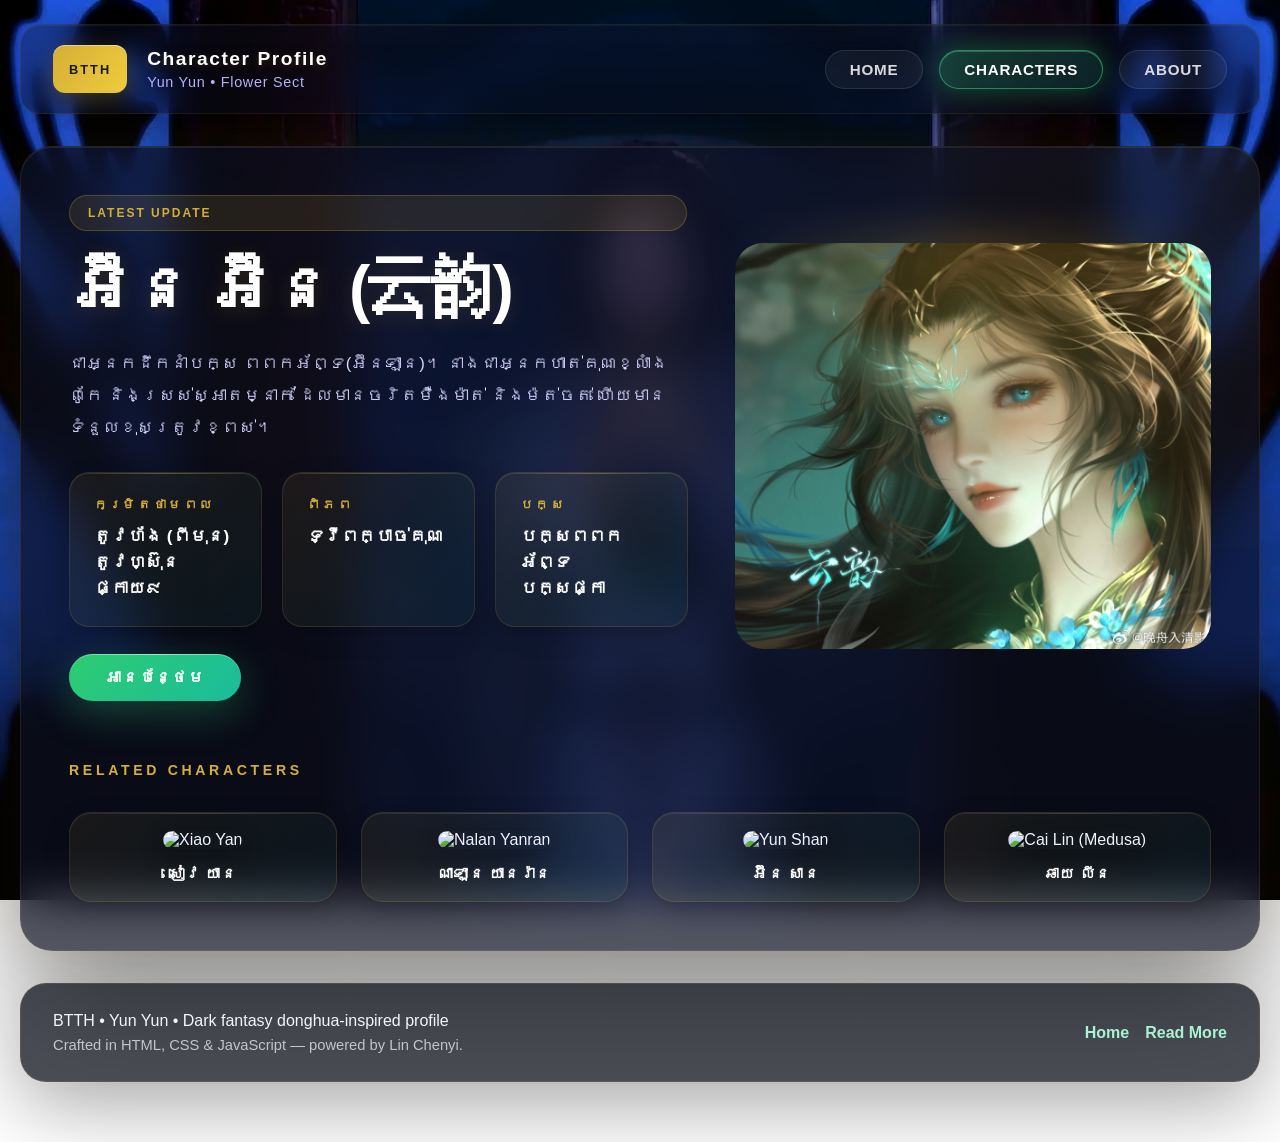
==== commit 5f009e7b: "Add files via upload" ====
--- a/index.html
+++ b/index.html
@@ -36,9 +36,7 @@
                         <div class="stats-grid">
                             <div class="stat-card">
                                 <span class="stat-label">កម្រិតថាមពល</span>
-                                <strong>តូវហ័ង (ពីមុន)
-                                    <br><br>តូវហ្ស៊ុន ផ្កាយ៩
-                                </strong>
+                                <strong>តូវហ័ង (ពីមុន)<br>តូវហ្ស៊ុន ផ្កាយ៩</strong>
                             </div>
                             <div class="stat-card">
                                 <span class="stat-label">ពិភព</span>
@@ -46,9 +44,7 @@
                             </div>
                             <div class="stat-card">
                                 <span class="stat-label">បក្ស</span>
-                                <strong>បក្សពពកអ័ព្ទ
-                                    <br>បក្សផ្កា
-                                </strong>
+                                <strong>បក្សពពកអ័ព្ទ<br>បក្សផ្កា</strong>
                             </div>
                         </div>
 
@@ -58,7 +54,9 @@
                     </div>
 
                     <div class="hero-image">
-                        <img src="image/yunzhi (9).jpg" alt="Yun Yun" class="character-img">
+                        <a href="image/yunzhi (9).jpg" target="_blank">
+                            <img src="image/yunzhi (9).jpg" alt="Yun Yun" class="character-img">
+                        </a>
                         <div class="hero-glow"></div>
                     </div>
                 </div>
@@ -70,19 +68,19 @@
                     <div class="related-characters">
                         <div class="related-item">
                             <img src="https://preview.redd.it/major-btth-spoiler-xiao-yan-looks-dope-in-latest-great-v0-tu6hv4bzqmsc1.png?width=767&format=png&auto=webp&s=fabdf20de4301eb0963786bcbb798c3895aa51f5" alt="Xiao Yan" class="related-img">
-                            <div class="related-name">Xiao Yan</div>
+                            <div class="related-name">សៀវ យាន</div>
                         </div>
                         <div class="related-item">
                             <img src="https://tse2.mm.bing.net/th/id/OIP.o2eHFs9M0nGAApbuMrTt9wHaIU?cb=ucfimg2&ucfimg=1&rs=1&pid=ImgDetMain&o=7&rm=3" alt="Nalan Yanran" class="related-img">
-                            <div class="related-name">Nalan Yanran</div>
+                            <div class="related-name">ណាឡាន យានរ៉ាន</div>
                         </div>
                         <div class="related-item">
                             <img src="https://i.pinimg.com/originals/c3/72/f5/c372f534eed318d28846d7f92de23c46.jpg" alt="Yun Shan" class="related-img">
-                            <div class="related-name">Yun Shan</div>
+                            <div class="related-name">អ៊ីន សាន</div>
                         </div>
                         <div class="related-item">
                             <img src="https://wallpapercave.com/wp/wp10716195.jpg" alt="Cai Lin (Medusa)" class="related-img">
-                            <div class="related-name">Cai Lin</div>
+                            <div class="related-name">ឆាយ លីន</div>
                         </div>
                     </div>
                 </div>
--- a/main.css
+++ b/main.css
@@ -384,8 +384,7 @@
 
 .stat-card .stat-label {
     display: block;
-    font-size: 0.8rem;
-    text-transform: uppercase;
+    font-size: 0.8rem;  
     letter-spacing: 0.18em;
     color: #d4af37;
     margin-bottom: 12px;
@@ -536,9 +535,7 @@
 }
 
 .section-title {
-    display: inline-flex;
-    align-items: center;
-    gap: 14px;
+    display: block;
     margin-bottom: 28px;
     font-size: 0.88rem;
     text-transform: uppercase;
@@ -774,6 +771,22 @@
     font-size: 1.02rem;
 }
 
+.gallery h3 {
+    margin-top: 0;
+    margin-bottom: 18px;
+    font-size: 1.5rem;
+    color: #d4af37;
+    font-weight: 700;
+    letter-spacing: 0.05em;
+}
+
+.gallery p {
+    margin: 0;
+    color: #d9dbff;
+    line-height: 1.92;
+    font-size: 1.02rem;
+}
+
 .gallery-grid {
     display: grid;
     grid-template-columns: repeat(3, minmax(200px, 1fr));
@@ -919,6 +932,19 @@
     box-shadow: 0 8px 24px rgba(212, 175, 55, 0.2);
 }
 
+.section-title {
+    color: #d4af37;
+    line-height: 1.92;
+}
+
+.section-title h3 {
+    margin-top: 0;
+    margin-bottom: 16px;
+    font-size: 1.5rem;
+    color: #d4af37;
+    font-weight: 700;
+}
+
 .detailed-info {
     color: #dde1ff;
     line-height: 1.92;
@@ -929,21 +955,38 @@
     font-size: 1.9rem;
     color: #ffffff;
     font-weight: 800;
+    text-decoration: underline rgba(255, 255, 255, 0.5) 2px;
     letter-spacing: -0.02em;
 }
 
-.detailed-info h3 {
-    margin-top: 28px;
-    margin-bottom: 16px;
-    font-size: 1.3rem;
-    color: #d4af37;
-    font-weight: 700;
-}
-
 .detailed-info p {
-    margin: 0;
-    padding-bottom: 18px;
+    margin: 0 0 22px;
+    color: #d9dbff;
+    line-height: 1.92;
+    font-size: 1.02rem;
     white-space: pre-wrap;
+}
+
+.detailed-info figure.section-image {
+    float: left;
+    width: min(240px, 40%);
+    max-width: 260px;
+    margin: 0 24px 18px 0;
+    text-align: left;
+    overflow: hidden;
+}
+
+.detailed-info figure.section-image img {
+    width: 100%;
+    height: auto;
+    display: block;
+}
+
+.detailed-info figure.section-image figcaption {
+    margin-top: 8px;
+    font-size: 0.9rem;
+    color: #c7d6ff;
+    line-height: 1.4;
 }
 
 @media (max-width: 1200px) {
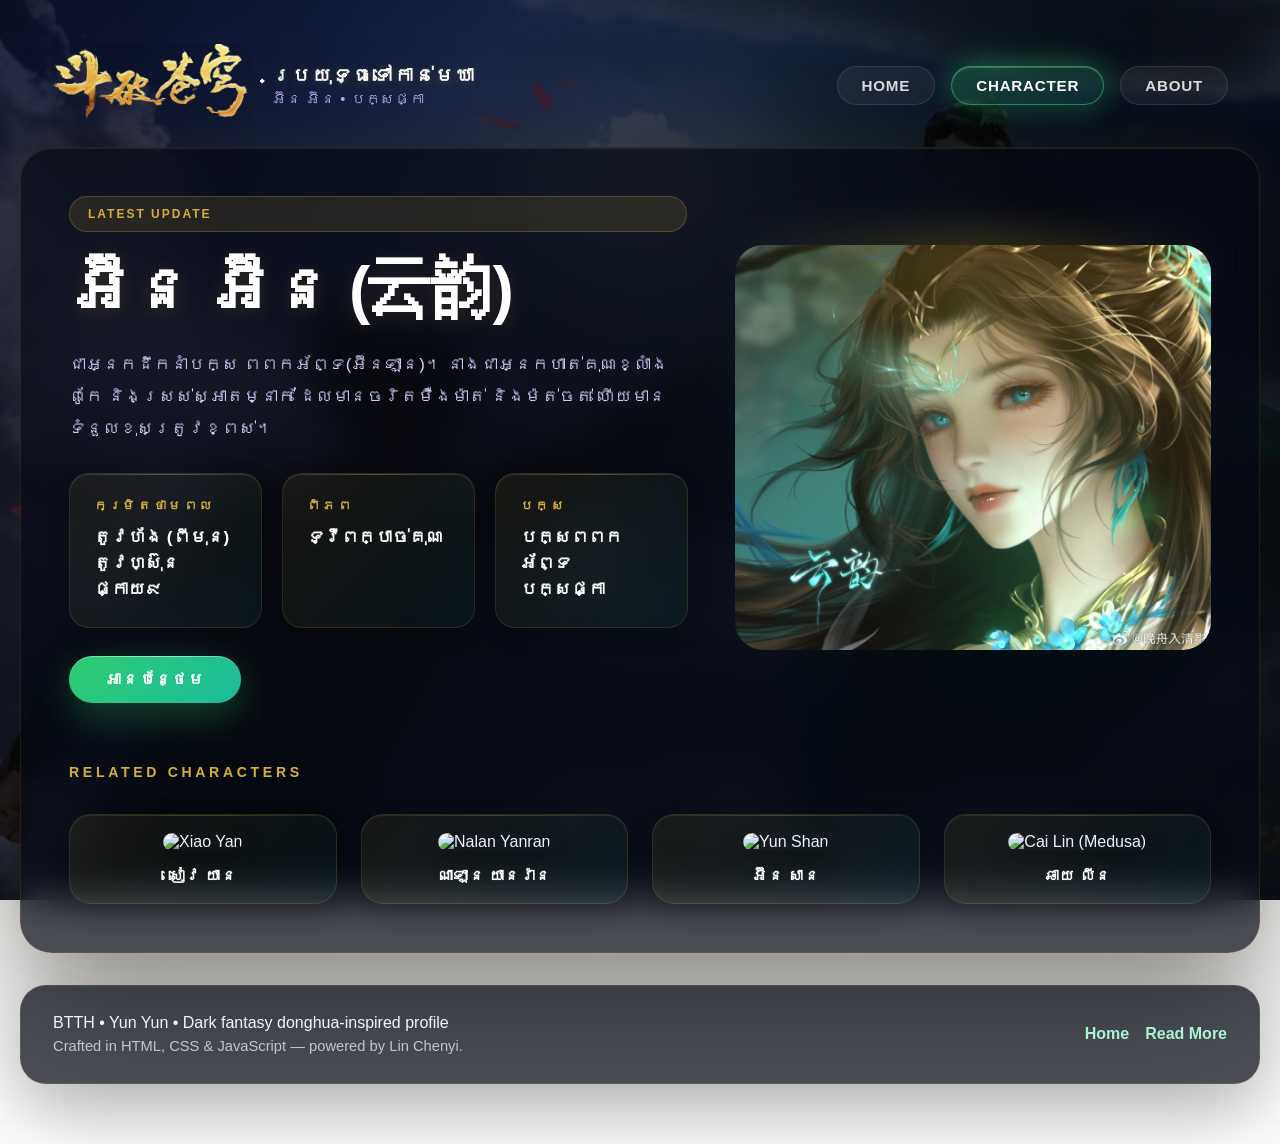
==== commit c433b081: "Add files via upload" ====
--- a/index.html
+++ b/index.html
@@ -5,22 +5,22 @@
     <meta name="viewport" content="width=device-width, initial-scale=1.0">
     <title>BTTH Character Profile - Yun Yun</title>
     <link rel="stylesheet" href="main.css">
-    <link rel="icon" type="image/png" href="favicon.png">
+    <link rel="icon" type="image/png" href="image/btth-logo.webp">
 </head>
 <body>
     <div class="page-shell ">
         <header class="topbar">
             <div class="brand">
-                <span class="brand-tag">BTTH</span>
+                <img class="brand-logo" src="image/btth-logo.webp" alt="BTTH Logo">
                 <div>
-                    <div class="brand-name">Character Profile</div>
-                    <div class="brand-subtitle">Yun Yun • Flower Sect</div>
+                    <div class="brand-name">ប្រយុទ្ធទៅកាន់មេឃា</div>
+                    <div class="brand-subtitle">អ៊ីន អ៊ីន • បក្សផ្កា</div>
                 </div>
             </div>
 
             <nav class="nav">
                 <a href="#" onclick="showSection('home')" id="nav-home">HOME</a>
-                <a href="#" onclick="showSection('characters')" id="nav-characters" class="active">CHARACTERS</a>
+                <a href="#" onclick="showSection('characters')" id="nav-characters" class="active">CHARACTER</a>
                 <a href="#" onclick="showSection('about')" id="nav-about">ABOUT</a>
             </nav>
         </header>
@@ -87,11 +87,11 @@
             </section>
 
             <section id="home" class="section">
-                <p>សូមស្វាគមន៍មកកាន់ ទំព័រជីវប្រវត្តិសង្ខេបនៃតួអង្គក្នុងរឿង សង្គ្រាមបំបែកមេឃា (Battle Through the Heavens)។ សូមអញ្ជើញអ្នកក្លាហានទាំងអស់មកជួបជាមួយបទពិសោធន៍ថ្មី ក្នុងការស្វែងយល់ឱ្យកាន់តែស៊ីជម្រៅអំពីប្រវត្តិរឿងរ៉ាវលាក់កំបាំង ស្ថិតិសមត្ថភាពប្រយុទ្ធដ៏អស្ចារ្យ ចំណងសម្ព័ន្ធមិត្ត និងចំណុចសំខាន់ៗនៃដំណើរជីវិតរបស់តួឯកស្រីដ៏មានឥទ្ធិពល និងជាទីគោរពបំផុតមួយរូបប្រចាំរឿងភាគតុងហ័រដ៏រំជើបរំជួលមួយនេះ។</p>
+                <p>សូមស្វាគមន៍មកកាន់ ទំព័រជីវប្រវត្តិសង្ខេបនៃតួអង្គក្នុងរឿង ប្រយុទ្ធទៅកាន់មេឃា (Battle Through the Heavens)។ សូមអញ្ជើញអ្នកក្លាហានទាំងអស់មកជួបជាមួយបទពិសោធន៍ថ្មី ក្នុងការស្វែងយល់ឱ្យកាន់តែស៊ីជម្រៅអំពីប្រវត្តិរឿងរ៉ាវលាក់កំបាំង ស្ថិតិសមត្ថភាពប្រយុទ្ធដ៏អស្ចារ្យ ចំណងសម្ព័ន្ធមិត្ត និងចំណុចសំខាន់ៗនៃដំណើរជីវិតរបស់តួឯកស្រីដ៏មានឥទ្ធិពល និងជាទីគោរពបំផុតមួយរូបប្រចាំរឿងភាគតុងហ័រដ៏រំជើបរំជួលមួយនេះ។</p>
             </section>
 
             <section id="about" class="section">
-                <p>នេះគឺជាគេហទំព័រសាមញ្ញមួយអំពីតួអង្គ អ៊ីន អ៊ីន (云韵) ពីរឿង សង្គ្រាមបំបែកមេឃា (Battle Through the Heavens) ។ គេហទំព័រនេះត្រូវបានបង្កើតឡើងដោយប្រើ HTML, CSS និង JavaScript សុទ្ធសាធ។ សង្ឃឹមថាអ្នកក្លាហានទាំងអស់រីករាយជាមួយវា!</p>
+                <p>នេះគឺជាគេហទំព័រសាមញ្ញមួយអំពីតួអង្គ អ៊ីន អ៊ីន (云韵) ពីរឿង ប្រយុទ្ធទៅកាន់មេឃា (Battle Through the Heavens) ។ គេហទំព័រនេះត្រូវបានបង្កើតឡើងដោយប្រើ HTML, CSS និង JavaScript សុទ្ធសាធ។ សង្ឃឹមថាអ្នកក្លាហានទាំងអស់រីករាយជាមួយវា!</p>
             </section>
         </main>
 
--- a/main.css
+++ b/main.css
@@ -2,30 +2,6 @@
     font-family: 'Google Sans Khmer';
     src: url('GoogleSans-VariableFont_GRAD,opsz,wght.ttf') format('truetype');
     font-weight: 400 700;
-    font-style: normal;
-    font-display: swap;
-}
-
-@font-face {
-    font-family: 'Google Sans Khmer';
-    src: url('GoogleSans-Medium.ttf') format('truetype');
-    font-weight: 500;
-    font-style: normal;
-    font-display: swap;
-}
-
-@font-face {
-    font-family: 'Google Sans Khmer';
-    src: url('GoogleSans-SemiBold.ttf') format('truetype');
-    font-weight: 600;
-    font-style: normal;
-    font-display: swap;
-}
-
-@font-face {
-    font-family: 'Google Sans Khmer';
-    src: url('GoogleSans-Bold.ttf') format('truetype');
-    font-weight: 700;
     font-style: normal;
     font-display: swap;
 }
@@ -56,11 +32,11 @@
     font-family: 'Google Sans Khmer', 'Segoe UI', Trebuchet MS, sans-serif;
     font-weight: 400;
     background: linear-gradient(135deg, rgba(10, 14, 39, 0.88) 0%, rgba(26, 26, 62, 0.84) 25%, rgba(13, 22, 34, 0.9) 50%, rgba(15, 20, 40, 0.95) 100%),
-                url('image/yunzhi\ \(3\).webp') no-repeat fixed;
+                url('image/yunzhi_background.jpg') no-repeat fixed;
     background-size: cover;
     background-position: center;
     background-attachment: fixed;
-    background-blend-mode: soft-light;
+    background-blend-mode: multiply;
     color: var(--color-text-primary);
     position: relative;
     overflow-x: hidden;
@@ -110,13 +86,8 @@
     justify-content: space-between;
     align-items: center;
     gap: 48px;
-    margin-bottom: 32px;
+    margin-bottom: 0;
     padding: 20px 32px;
-    background: rgba(13, 16, 34, 0.4);
-    backdrop-filter: blur(16px);
-    border: 1px solid rgba(212, 175, 55, 0.1);
-    border-radius: 20px;
-    box-shadow: 0 8px 32px rgba(0, 0, 0, 0.3), inset 0 1px 0 rgba(255, 255, 255, 0.05);
 }
 
 .brand {
@@ -126,38 +97,16 @@
     flex: 1;
 }
 
-.brand-tag {
-    display: inline-flex;
-    align-items: center;
-    justify-content: center;
-    min-width: 72px;
-    height: 48px;
-    padding: 0 16px;
-    border-radius: 12px;
-    background: linear-gradient(135deg, #d4af37 0%, #f4d03f 100%);
-    color: #1a1a2e;
-    font-size: 0.8rem;
-    letter-spacing: 2px;
-    font-weight: 800;
-    text-transform: uppercase;
-    box-shadow: 0 8px 24px rgba(212, 175, 55, 0.25), inset 0 1px 0 rgba(255, 255, 255, 0.4);
-    position: relative;
-    overflow: hidden;
-}
-
-.brand-tag::before {
-    content: '';
-    position: absolute;
-    top: 0;
-    left: -100%;
+.brand-logo {
     width: 100%;
-    height: 100%;
-    background: linear-gradient(90deg, transparent, rgba(255, 255, 255, 0.3), transparent);
-    transition: left 0.5s ease;
-}
-
-.brand-tag:hover::before {
-    left: 100%;
+    max-width: 200px;
+    height: auto;
+    object-fit: contain;
+    transition: all 0.3s ease;
+}
+
+.brand-logo:hover {
+    transform: scale(1.1);
 }
 
 .brand > div {
@@ -237,27 +186,16 @@
 }
 
 .card {
-    background: rgba(13, 16, 34, 0.7);
+    background: rgba(8, 10, 20, 0.72);
     border: 1px solid rgba(212, 175, 55, 0.12);
     border-radius: 32px;
     padding: 48px;
-    backdrop-filter: blur(24px);
+    backdrop-filter: blur(20px);
     box-shadow: 0 40px 120px rgba(0, 0, 0, 0.5),
                 inset 0 1px 0 rgba(255, 255, 255, 0.08),
                 0 0 60px rgba(212, 175, 55, 0.08);
     position: relative;
     overflow: hidden;
-}
-
-.card::before {
-    content: '';
-    position: absolute;
-    top: -50%;
-    right: -50%;
-    width: 100%;
-    height: 100%;
-    background: radial-gradient(circle, rgba(212, 175, 55, 0.05), transparent 70%);
-    pointer-events: none;
 }
 
 .hero-panel {
@@ -457,15 +395,6 @@
     display: block;
 }
 
-.detail-scroll {
-    max-height: calc(100vh - 340px);
-    overflow-y: auto;
-    border-radius: 32px;
-    padding: 24px;
-    background: rgba(255, 255, 255, 0.04);
-    border: 1px solid rgba(255, 255, 255, 0.08);
-}
-
 .detailed-info h2 {
     margin-top: 0;
     font-size: 1.8rem;
@@ -478,25 +407,6 @@
     line-height: 1.92;
     font-size: 1.02rem;
     white-space: pre-wrap;
-}
-
-.detail-scroll::-webkit-scrollbar {
-    width: 10px;
-}
-
-.detail-scroll::-webkit-scrollbar-track {
-    background: rgba(212, 175, 55, 0.05);
-    border-radius: 999px;
-}
-
-.detail-scroll::-webkit-scrollbar-thumb {
-    background: linear-gradient(180deg, rgba(212, 175, 55, 0.4), rgba(26, 188, 156, 0.4));
-    border-radius: 999px;
-    transition: background 0.3s ease;
-}
-
-.detail-scroll::-webkit-scrollbar-thumb:hover {
-    background: linear-gradient(180deg, rgba(212, 175, 55, 0.6), rgba(26, 188, 156, 0.6));
 }
 
 .hero-image {
@@ -532,6 +442,13 @@
 
 .section-block {
     margin-top: 56px;
+    overflow: visible;
+}
+
+.section-block::after {
+    content: '';
+    display: table;
+    clear: both;
 }
 
 .section-title {
@@ -616,14 +533,12 @@
     display: block;
 }
 
-/* Tabs Styling */
 .tabs-section {
     margin: 48px 0;
 }
 
 .tabs-container {
-    display: flex;
-    flex-wrap: wrap;
+    display: block;
     gap: 12px;
     margin-bottom: 32px;
     padding-bottom: 24px;
@@ -690,71 +605,6 @@
     display: block;
 }
 
-@keyframes fadeIn {
-    from {
-        opacity: 0;
-        transform: translateY(8px);
-    }
-    to {
-        opacity: 1;
-        transform: translateY(0);
-    }
-}
-
-@keyframes slideDown {
-    from {
-        opacity: 0;
-        transform: translateY(-20px);
-    }
-    to {
-        opacity: 1;
-        transform: translateY(0);
-    }
-}
-
-@keyframes slideUp {
-    from {
-        opacity: 0;
-        transform: translateY(20px);
-    }
-    to {
-        opacity: 1;
-        transform: translateY(0);
-    }
-}
-
-@keyframes scaleIn {
-    from {
-        opacity: 0;
-        transform: scale(0.95);
-    }
-    to {
-        opacity: 1;
-        transform: scale(1);
-    }
-}
-
-/* Apply animations to key elements */
-.topbar {
-    animation: slideDown 0.6s ease-out;
-}
-
-.card {
-    animation: slideUp 0.7s ease-out;
-}
-
-.hero-copy {
-    animation: slideUp 0.8s ease-out;
-}
-
-.hero-image {
-    animation: slideUp 0.9s ease-out;
-}
-
-.section-block {
-    animation: slideUp 1s ease-out;
-}
-
 .tab-content h3 {
     margin-top: 0;
     margin-bottom: 18px;
@@ -764,11 +614,332 @@
     letter-spacing: 0.05em;
 }
 
+.tab-content h4 {
+    margin-top: 24px;
+    margin-bottom: 12px;
+    font-size: 1.2rem;
+    color: #ffffff;
+    font-weight: 600;
+    letter-spacing: 0.03em;
+}
+
 .tab-content p {
     margin: 0;
     color: #d9dbff;
     line-height: 1.92;
     font-size: 1.02rem;
+}
+
+.tab-content figure.section-image {
+    float: right;
+    width: 100%;
+    max-width: 260px;
+    margin: 0 0 0 24px;
+    overflow: hidden;
+}
+
+.tab-content figure.section-image img {
+    width: 100%;
+    height: auto;
+    display: block;
+}
+
+.profile-aside-card {
+    position: relative;
+    top: 0;
+    float: right;
+    width: 100%;
+    max-width: 360px;
+    margin: 0 0 12px 24px;
+    word-wrap: break-word;
+    border-radius: 32px;
+    background: transparent;
+    border: 2px solid rgba(46, 204, 113, 0.9);
+    overflow: hidden;
+    min-height: 680px;
+}
+
+.profile-card {
+    position: relative;
+    z-index: 1;
+    display: flex;
+    flex-direction: column;
+    gap: 18px;
+    min-height: 100%;
+}
+
+.profile-card-body {
+    display: grid;
+    gap: 18px;
+    padding: 12px;
+    background: transparent;
+    border-radius: 0 0 34px 34px;
+}
+
+.profile-carousel {
+    display: grid;
+}
+
+.profile-card-header {
+    position: relative;
+    padding: 8px 0;
+    border-radius: 24px 24px 0 0;
+    background: linear-gradient(135deg, #6cff8c, #11a84f 70%);
+    text-align: center;
+    box-shadow: inset 0 -1px 0 rgba(255, 255, 255, 0.16), 0 18px 40px rgba(0, 0, 0, 0.2);
+}
+
+.profile-name {
+    font-size: 1.4rem;
+    font-weight: 700;
+    color: #ffffff;
+    letter-spacing: 0.08em;
+    text-transform: uppercase;
+}
+
+.profile-main-img {
+    width: 100%;
+    display: block;
+    object-fit: cover;
+    min-height: 340px;
+    max-height: 520px;
+}
+
+.profile-carousel-description {
+    position: relative;
+    padding: 8px 0;
+    border-radius: 0 0 24px 24px;
+    background: linear-gradient(135deg, #6cff8c, #11a84f 70%);
+    text-align: center;
+    box-shadow: inset 0 -1px 0 rgba(255, 255, 255, 0.16), 0 18px 40px rgba(0, 0, 0, 0.2);
+}
+
+.profile-heading {
+    font-size: 1.25rem;
+    font-weight: 800;
+    color: #ffffff;
+    letter-spacing: 0.03em;
+    text-transform: uppercase;
+}
+
+.profile-carousel-tabs {
+    display: flex;
+    flex-wrap: nowrap;
+    gap: 10px;
+    overflow-x: auto;
+    padding: 0 4px 2px;
+    min-width: 0;
+}
+
+.profile-carousel-tabs::-webkit-scrollbar {
+    height: 6px;
+}
+
+.profile-carousel-tabs::-webkit-scrollbar-track {
+    background: transparent;
+}
+
+.profile-carousel-tabs::-webkit-scrollbar-thumb {
+    background: rgba(255, 255, 255, 0.25);
+}
+
+.profile-carousel-tabs::-webkit-scrollbar-thumb:hover {
+    background: rgba(255, 255, 255, 0.4);
+}
+
+.profile-carousel-btn {
+    background: transparent;
+    border: none;
+    outline: none;
+    color: rgba(255, 255, 255, 0.65);
+    font-size: 18px;
+    font-weight: 700;
+    font-family: Google Sans Khmer, sans-serif;
+    padding: 0 0 4px;
+    margin: 0 0 4px 0;
+    cursor: pointer;
+    position: relative;
+    transition: all 0.3s ease;
+    flex-shrink: 0;
+}
+
+/* Hover effect */
+.profile-carousel-btn:hover {
+    color: #39ff14;
+}
+
+/* Active clicked tab */
+.profile-carousel-btn.active {
+    color: #39ff14;
+    border-bottom: 2px solid #39ff14;
+}
+
+.profile-collapse-list {
+    display: grid;
+    gap: 10px;
+}
+
+.profile-collapse-toggle {
+    width: 100%;
+    text-align: left;
+    border: 1px solid rgba(255, 255, 255, 0.09);
+    border-radius: 999px;
+    background: rgba(255, 255, 255, 0.03);
+    color: rgba(240, 255, 244, 0.92);
+    font-family: 'Google Sans Khmer', sans-serif;
+    font-size: 0.95rem;
+    font-weight: 800;
+    letter-spacing: 0.03em;
+    padding: 12px 14px;
+    cursor: pointer;
+    transition: transform 0.22s ease, background 0.22s ease, border-color 0.22s ease;
+    display: flex;
+    justify-content: space-between;
+    align-items: center;
+}
+
+.profile-collapse-toggle:hover {
+    background: rgba(46, 204, 113, 0.10);
+    border-color: rgba(46, 204, 113, 0.35);
+    transform: translateY(-1px);
+}
+
+.profile-collapse-toggle[aria-expanded="true"] {
+    background: rgba(46, 204, 113, 0.18);
+    border-color: rgba(46, 204, 113, 0.65);
+    color: #ffffff;
+}
+
+.profile-collapse-toggle::after {
+    content: "▸";
+    color: rgba(255, 255, 255, 0.7);
+    transition: transform 0.25s ease;
+}
+
+.profile-collapse-toggle[aria-expanded="true"]::after {
+    transform: rotate(90deg);
+}
+
+.profile-collapse-panel {
+    max-height: 0;
+    opacity: 0;
+    overflow: hidden;
+    transition: max-height 0.32s ease, opacity 0.28s ease, padding 0.28s ease;
+    padding: 0 0 0;
+}
+
+.profile-collapse-panel.open {
+    max-height: 1200px;
+    opacity: 1;
+    padding: 12px 0 0;
+}
+
+.profile-data-row {
+    display: flex;
+    justify-content: space-between;
+    align-items: center;
+    padding: 14px 0;
+    border-bottom: 1px solid rgba(255, 255, 255, 0.15);
+}
+
+.profile-data-row:last-child {
+    border-bottom: none;
+}
+
+.profile-data-row strong {
+    color: #ffffff;
+    font-weight: 700;
+}
+
+.profile-data-row span {
+    color: #eefcf4;
+    font-size: 0.92rem;
+    line-height: 1.5;
+    text-align: left;
+    min-width: 40%;
+    word-break: break-word;
+}
+
+@media (max-width: 1100px) {
+    .tabs-section {
+        grid-template-columns: 1fr;
+    }
+
+    .profile-aside-card {
+        position: relative;
+        top: auto;
+        width: 100%;
+        margin-top: 8px;
+    }
+
+    .section-block::after {
+        display: none;
+    }
+}
+
+@keyframes fadeIn {
+    from {
+        opacity: 0;
+        transform: translateY(8px);
+    }
+    to {
+        opacity: 1;
+        transform: translateY(0);
+    }
+}
+
+@keyframes slideDown {
+    from {
+        opacity: 0;
+        transform: translateY(-20px);
+    }
+    to {
+        opacity: 1;
+        transform: translateY(0);
+    }
+}
+
+@keyframes slideUp {
+    from {
+        opacity: 0;
+        transform: translateY(20px);
+    }
+    to {
+        opacity: 1;
+        transform: translateY(0);
+    }
+}
+
+@keyframes scaleIn {
+    from {
+        opacity: 0;
+        transform: scale(0.95);
+    }
+    to {
+        opacity: 1;
+        transform: scale(1);
+    }
+}
+
+/* Apply animations to key elements */
+.topbar {
+    animation: slideDown 0.6s ease-out;
+}
+
+.card {
+    animation: slideUp 0.7s ease-out;
+}
+
+.hero-copy {
+    animation: slideUp 0.8s ease-out;
+}
+
+.hero-image {
+    animation: slideUp 0.9s ease-out;
+}
+
+.section-block {
+    animation: slideUp 1s ease-out;
 }
 
 .gallery h3 {
@@ -860,78 +1031,6 @@
     line-height: 1.95;
 }
 
-.modal {
-    display: none;
-    position: fixed;
-    inset: 0;
-    z-index: 1000;
-    background-color: rgba(4, 8, 25, 0.88);
-    backdrop-filter: blur(8px);
-    justify-content: center;
-    align-items: center;
-    padding: 24px;
-}
-
-.modal-content {
-    width: min(920px, 100%);
-    max-height: 94vh;
-    overflow-y: auto;
-    background: rgba(15, 18, 38, 0.95);
-    border: 1.5px solid rgba(212, 175, 55, 0.15);
-    border-radius: 28px;
-    padding: 40px;
-    box-shadow: 0 50px 150px rgba(0, 0, 0, 0.5),
-                0 0 60px rgba(212, 175, 55, 0.15),
-                inset 0 1px 0 rgba(255, 255, 255, 0.08);
-    backdrop-filter: blur(16px);
-}
-
-.modal-header {
-    display: flex;
-    justify-content: space-between;
-    align-items: flex-start;
-    gap: 20px;
-    margin-bottom: 32px;
-}
-
-.modal-header h2 {
-    margin: 0;
-    font-size: 2.2rem;
-    letter-spacing: -0.03em;
-    color: #ffffff;
-    font-weight: 800;
-}
-
-.modal-subtitle {
-    margin: 10px 0 0;
-    color: #d4af37;
-    font-size: 0.98rem;
-    font-weight: 600;
-}
-
-.close {
-    border: none;
-    background: linear-gradient(135deg, rgba(212, 175, 55, 0.15), rgba(26, 188, 156, 0.1));
-    color: #d4af37;
-    width: 48px;
-    height: 48px;
-    border-radius: 50%;
-    font-size: 1.6rem;
-    cursor: pointer;
-    transition: all 0.3s cubic-bezier(0.34, 1.56, 0.64, 1);
-    border: 1.5px solid rgba(212, 175, 55, 0.25);
-    display: flex;
-    align-items: center;
-    justify-content: center;
-}
-
-.close:hover {
-    background: linear-gradient(135deg, rgba(212, 175, 55, 0.25), rgba(26, 188, 156, 0.15));
-    border-color: rgba(212, 175, 55, 0.5);
-    transform: translateY(-2px) rotate(90deg);
-    box-shadow: 0 8px 24px rgba(212, 175, 55, 0.2);
-}
-
 .section-title {
     color: #d4af37;
     line-height: 1.92;
@@ -971,8 +1070,8 @@
     float: left;
     width: min(240px, 40%);
     max-width: 260px;
-    margin: 0 24px 18px 0;
-    text-align: left;
+    margin: 0 24px 6px 0;
+    text-align: center;
     overflow: hidden;
 }
 
@@ -1001,6 +1100,10 @@
     
     .card {
         padding: 40px;
+    }
+
+    .footer {
+        padding: 20px 28px;
     }
 }
 
@@ -1062,30 +1165,6 @@
     .related-characters {
         grid-template-columns: 1fr;
     }
-    
-    .modal-content {
-        padding: 28px 20px;
-        border-radius: 20px;
-    }
-}
-
-/* Additional Premium Effects */
-::-webkit-scrollbar {
-    width: 12px;
-    height: 12px;
-}
-
-::-webkit-scrollbar-track {
-    background: rgba(212, 175, 55, 0.03);
-}
-
-::-webkit-scrollbar-thumb {
-    background: linear-gradient(180deg, rgba(212, 175, 55, 0.4), rgba(26, 188, 156, 0.4));
-    border-radius: 10px;
-}
-
-::-webkit-scrollbar-thumb:hover {
-    background: linear-gradient(180deg, rgba(212, 175, 55, 0.6), rgba(26, 188, 156, 0.6));
 }
 
 /* Focus states for accessibility */
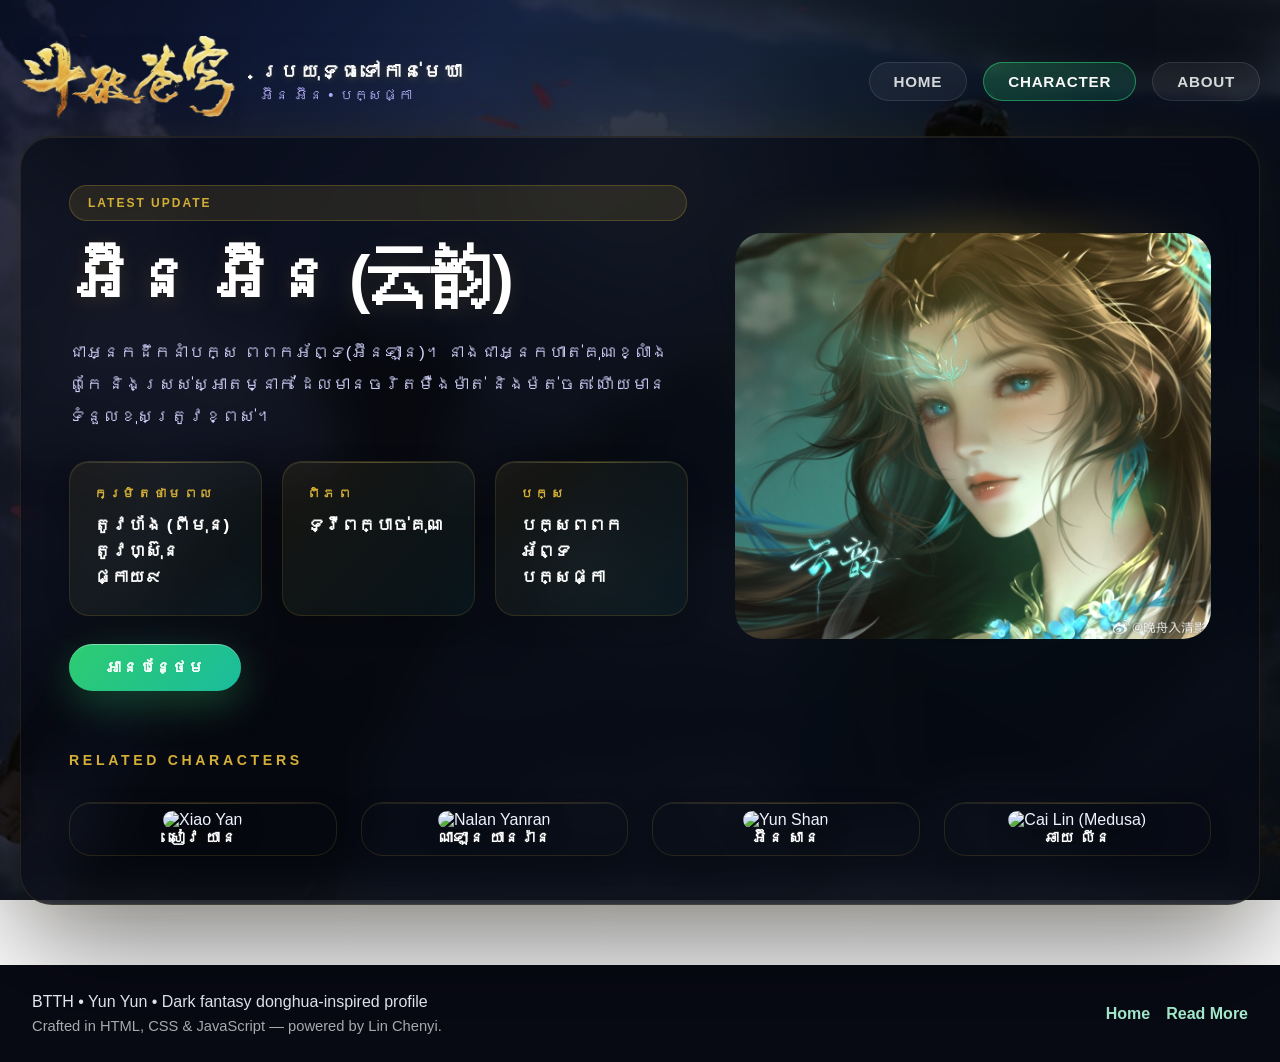
==== commit 60640152: "Add files via upload" ====
--- a/index.html
+++ b/index.html
@@ -87,25 +87,27 @@
             </section>
 
             <section id="home" class="section">
-                <p>សូមស្វាគមន៍មកកាន់ ទំព័រជីវប្រវត្តិសង្ខេបនៃតួអង្គក្នុងរឿង ប្រយុទ្ធទៅកាន់មេឃា (Battle Through the Heavens)។ សូមអញ្ជើញអ្នកក្លាហានទាំងអស់មកជួបជាមួយបទពិសោធន៍ថ្មី ក្នុងការស្វែងយល់ឱ្យកាន់តែស៊ីជម្រៅអំពីប្រវត្តិរឿងរ៉ាវលាក់កំបាំង ស្ថិតិសមត្ថភាពប្រយុទ្ធដ៏អស្ចារ្យ ចំណងសម្ព័ន្ធមិត្ត និងចំណុចសំខាន់ៗនៃដំណើរជីវិតរបស់តួឯកស្រីដ៏មានឥទ្ធិពល និងជាទីគោរពបំផុតមួយរូបប្រចាំរឿងភាគតុងហ័រដ៏រំជើបរំជួលមួយនេះ។</p>
+                <p>សូមស្វាគមន៍មកកាន់ ទំព័រជីវប្រវត្តិសង្ខេបនៃតួអង្គក្នុងរឿង ប្រយុទ្ធទៅកាន់មេឃា (Battle Through the Heavens)។ សូមអញ្ជើញអ្នកក្លាហានទាំងអស់មកជួបជាមួយបទពិសោធន៍ថ្មី ក្នុងការស្វែងយល់ឱ្យកាន់តែស៊ីជម្រៅអំពីប្រវត្តិរឿងរ៉ាវលាក់កំបាំង ស្ថិតិសមត្ថភាពប្រយុទ្ធដ៏អស្ចារ្យ ចំណងសម្ព័ន្ធមិត្ត និងចំណុចសំខាន់ៗនៃដំណើរជីវិតរបស់តួឯកស្រីដ៏មានឥទ្ធិពល និងជាទីគោរពបំផុតមួយរូបប្រចាំរឿងភាគតុងហ័រដ៏រំជើបរំជួលមួយនេះ។                                                                                                                                                                                                                                                                                                                                                                                                                                                                                                                                                                                                                                                                                                                                                                                                                                                                                                                                                                                                                                                                                                                                                                                                                                                                                                                                                                                                                                                                                                                                                                                                                                                                                                                                                                                                                                                                                                                                                                                                                                                                                                                                                                                                                                                                                                                                                                                                                                                                                                                                                                                                                                                                                                                                                                                                                                                                                                                                                                                                                                                                                                                                                                                                                                                                                                                                                                                                                                                                                                                                                                                                                                                                                                                                                                                                                                                            
+                </p>
             </section>
 
             <section id="about" class="section">
                 <p>នេះគឺជាគេហទំព័រសាមញ្ញមួយអំពីតួអង្គ អ៊ីន អ៊ីន (云韵) ពីរឿង ប្រយុទ្ធទៅកាន់មេឃា (Battle Through the Heavens) ។ គេហទំព័រនេះត្រូវបានបង្កើតឡើងដោយប្រើ HTML, CSS និង JavaScript សុទ្ធសាធ។ សង្ឃឹមថាអ្នកក្លាហានទាំងអស់រីករាយជាមួយវា!</p>
             </section>
         </main>
+    </div>
 
-        <footer class="site-footer">
-            <div class="footer-content">
-                <p>BTTH • Yun Yun • Dark fantasy donghua-inspired profile</p>
-                <small>Crafted in HTML, CSS & JavaScript — powered by Lin Chenyi.</small>
-            </div>
-            <div class="footer-links">
-                <a href="index.html">Home</a>
-                <a href="ReadMore.html">Read More</a>
-            </div>
-        </footer>
-    </div>
+    <footer class="site-footer">
+        <div class="footer-content">
+            <p>BTTH • Yun Yun • Dark fantasy donghua-inspired profile</p>
+            <small>Crafted in HTML, CSS & JavaScript — powered by Lin Chenyi.</small>
+        </div>
+        <div class="footer-links">
+            <a href="index.html">Home</a>
+            <a href="ReadMore.html">Read More</a>
+        </div>
+    </footer>
+
     <script src="main.js"></script>
 </body>
 </html>
--- a/main.css
+++ b/main.css
@@ -57,9 +57,14 @@
     font-weight: 600;
 }
 
+.h2 {
+    font-family: 'Google Sans Khmer', sans-serif;
+    font-weight: 700;
+}
+
 h1 {
     font-family: 'Google Sans Khmer', sans-serif;
-    font-weight: 700;
+    font-weight: 800;
 }
 
 body::before {
@@ -86,8 +91,8 @@
     justify-content: space-between;
     align-items: center;
     gap: 48px;
-    margin-bottom: 0;
-    padding: 20px 32px;
+    margin-top: 12px;
+    margin-bottom: 8px;
 }
 
 .brand {
@@ -99,7 +104,7 @@
 
 .brand-logo {
     width: 100%;
-    max-width: 200px;
+    max-width: 220px;
     height: auto;
     object-fit: contain;
     transition: all 0.3s ease;
@@ -176,13 +181,11 @@
     color: #ffffff;
     background: linear-gradient(135deg, rgba(46, 204, 113, 0.15), rgba(26, 188, 156, 0.1));
     border-color: rgba(46, 204, 113, 0.4);
-    box-shadow: 0 0 20px rgba(46, 204, 113, 0.3), inset 0 1px 0 rgba(255, 255, 255, 0.15);
 }
 
 .nav a.active {
     background: linear-gradient(135deg, rgba(46, 204, 113, 0.25), rgba(26, 188, 156, 0.15));
     border-color: rgba(46, 204, 113, 0.6);
-    box-shadow: 0 0 30px rgba(46, 204, 113, 0.4), inset 0 1px 0 rgba(255, 255, 255, 0.2);
 }
 
 .card {
@@ -315,9 +318,7 @@
 
 .stat-card:hover {
     transform: translateY(-6px);
-    background: linear-gradient(135deg, rgba(212, 175, 55, 0.12), rgba(26, 188, 156, 0.1));
-    border-color: rgba(212, 175, 55, 0.25);
-    box-shadow: 0 16px 40px rgba(212, 175, 55, 0.15), inset 0 1px 0 rgba(255, 255, 255, 0.1);
+    background: transparent;
 }
 
 .stat-card .stat-label {
@@ -371,7 +372,6 @@
 
 .button:hover {
     transform: translateY(-3px);
-    box-shadow: 0 18px 60px rgba(46, 204, 113, 0.4), inset 0 1px 0 rgba(255, 255, 255, 0.4);
 }
 
 .button:active {
@@ -388,25 +388,6 @@
 .button.button-secondary:hover {
     background: linear-gradient(135deg, rgba(212, 175, 55, 0.22), rgba(26, 188, 156, 0.15));
     border-color: rgba(212, 175, 55, 0.5);
-    box-shadow: 0 18px 60px rgba(212, 175, 55, 0.25), inset 0 1px 0 rgba(255, 255, 255, 0.15);
-}
-
-.readmore-section {
-    display: block;
-}
-
-.detailed-info h2 {
-    margin-top: 0;
-    font-size: 1.8rem;
-    color: #ffffff;
-}
-
-.detailed-info p {
-    margin: 0 0 22px;
-    color: #d9dbff;
-    line-height: 1.92;
-    font-size: 1.02rem;
-    white-space: pre-wrap;
 }
 
 .hero-image {
@@ -469,13 +450,12 @@
 }
 
 .related-item {
-    background: linear-gradient(135deg, rgba(212, 175, 55, 0.08), rgba(26, 188, 156, 0.06));
+    background: transparent;
     border: 1.5px solid rgba(212, 175, 55, 0.15);
     border-radius: 22px;
-    padding: 18px;
+    padding: 8px;
     text-align: center;
     transition: all 0.3s cubic-bezier(0.34, 1.56, 0.64, 1);
-    backdrop-filter: blur(12px);
     box-shadow: 0 8px 24px rgba(0, 0, 0, 0.2), inset 0 1px 0 rgba(255, 255, 255, 0.06);
     overflow: hidden;
     animation: slideUp 0.6s ease-out both;
@@ -498,24 +478,21 @@
 
 .related-item:hover {
     transform: translateY(-8px);
-    background: linear-gradient(135deg, rgba(212, 175, 55, 0.15), rgba(26, 188, 156, 0.12));
-    border-color: rgba(212, 175, 55, 0.3);
-    box-shadow: 0 16px 48px rgba(212, 175, 55, 0.2), inset 0 1px 0 rgba(255, 255, 255, 0.1);
+    background: transparent;
 }
 
 .related-img {
     width: 100%;
-    height: 140px;
+    height: 220px;
     border-radius: 18px;
     object-fit: cover;
-    margin-bottom: 16px;
+    margin-bottom: 0;
     transition: all 0.3s ease;
     box-shadow: 0 8px 24px rgba(0, 0, 0, 0.3);
 }
 
 .related-item:hover .related-img {
-    transform: scale(1.08);
-    box-shadow: 0 12px 36px rgba(212, 175, 55, 0.2);
+    transform: scale(1.04);
 }
 
 .related-name {
@@ -559,6 +536,7 @@
     letter-spacing: 0.05em;
     text-transform: uppercase;
     position: relative;
+    margin: 0 4px 8px 0;
     overflow: hidden;
     animation: slideDown 0.6s ease-out both;
 }
@@ -584,7 +562,6 @@
 .tab-btn:hover {
     background: rgba(46, 204, 113, 0.15);
     border-color: rgba(46, 204, 113, 0.5);
-    box-shadow: 0 0 20px rgba(46, 204, 113, 0.25);
     transform: translateY(-2px);
 }
 
@@ -592,8 +569,6 @@
     background: linear-gradient(135deg, rgba(46, 204, 113, 0.25), rgba(26, 188, 156, 0.15));
     border-color: rgba(46, 204, 113, 0.6);
     color: #ffffff;
-    box-shadow: 0 0 30px rgba(46, 204, 113, 0.4),
-                inset 0 1px 0 rgba(255, 255, 255, 0.15);
 }
 
 .tab-content {
@@ -1025,7 +1000,7 @@
 
 #home,
 #about {
-    padding: 22px 0 0;
+    padding-bottom: 349px;
     color: #d1d1e8;
     font-size: 1.02rem;
     line-height: 1.95;
@@ -1211,14 +1186,10 @@
     align-items: center;
     justify-content: space-between;
     gap: 18px;
-    padding: 24px 32px;
-    margin-top: 32px;
-    border-radius: 26px;
-    background: rgba(8, 10, 20, 0.72);
-    border: 1px solid rgba(212, 175, 55, 0.14);
-    box-shadow: 0 24px 80px rgba(0, 0, 0, 0.32);
-    backdrop-filter: blur(20px);
+    padding: 24px 32px ;
+    background: rgba(8, 10, 20, 225);
     color: #d5d5ff;
+
 }
 
 .site-footer .footer-content p,
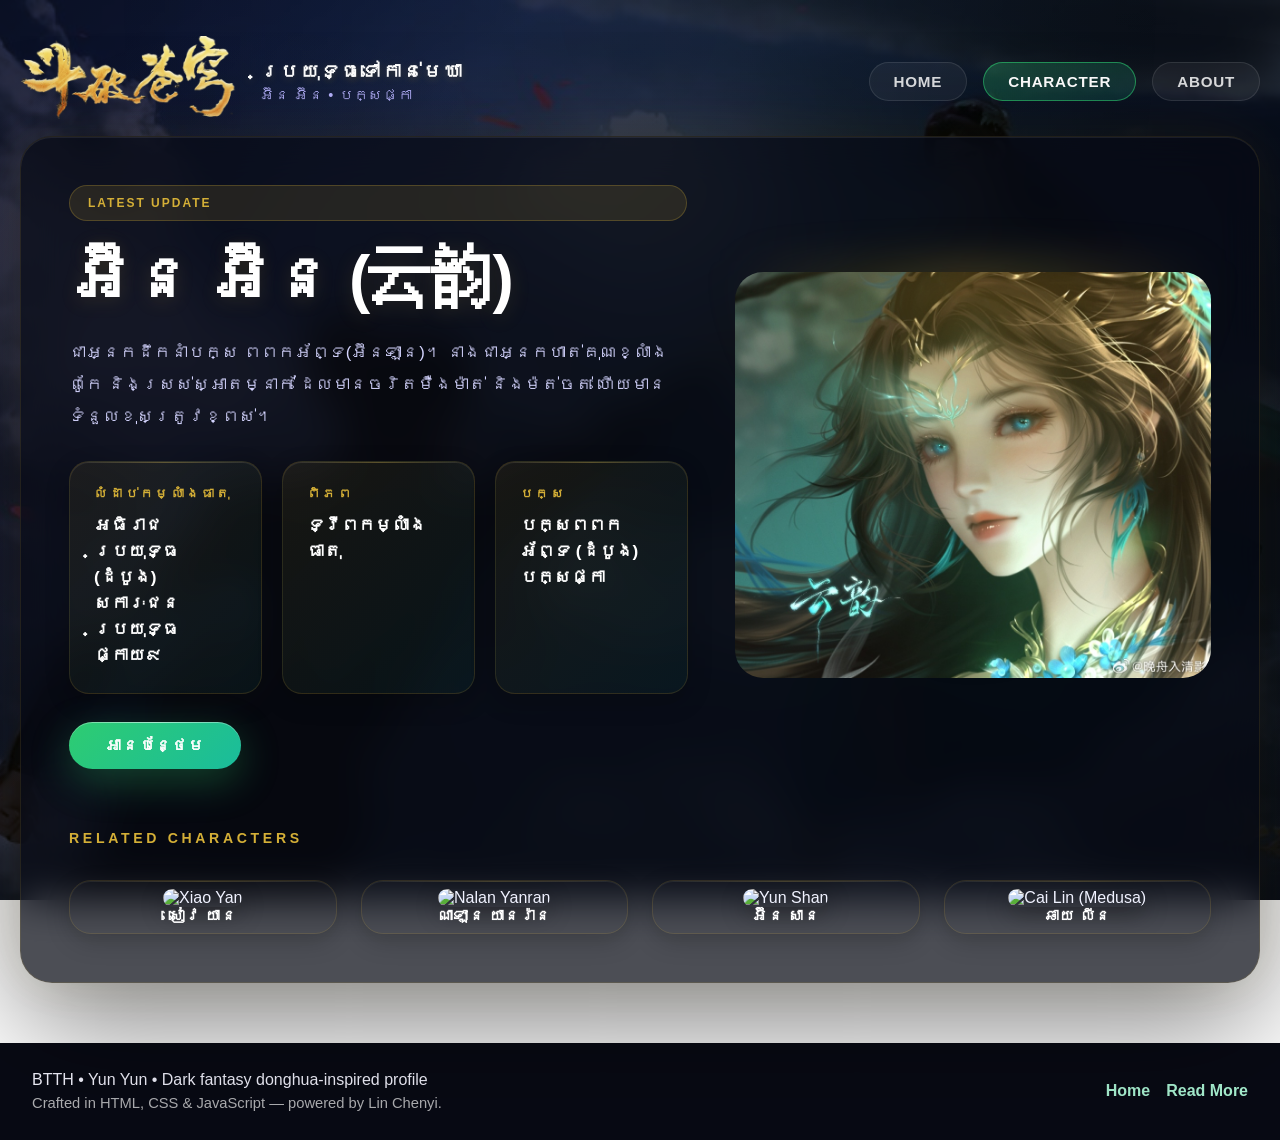
==== commit a3757511: "Add files via upload" ====
--- a/index.html
+++ b/index.html
@@ -1,5 +1,5 @@
 <!DOCTYPE html>
-<html lang="km", lang="en", lang="zh">
+<html lang="km">
 <head>
     <meta charset="UTF-8">
     <meta name="viewport" content="width=device-width, initial-scale=1.0">
@@ -35,16 +35,16 @@
 
                         <div class="stats-grid">
                             <div class="stat-card">
-                                <span class="stat-label">កម្រិតថាមពល</span>
-                                <strong>តូវហ័ង (ពីមុន)<br>តូវហ្ស៊ុន ផ្កាយ៩</strong>
+                                <span class="stat-label">លំដាប់កម្លាំងធាតុ</span>
+                                <strong>អធិរាជប្រយុទ្ធ (ដំបូង)<br>សការៈជនប្រយុទ្ធ ផ្កាយ៩</strong>
                             </div>
                             <div class="stat-card">
                                 <span class="stat-label">ពិភព</span>
-                                <strong>ទ្វីពក្បាច់គុណ</strong>
+                                <strong>ទ្វីពកម្លាំងធាតុ</strong>
                             </div>
                             <div class="stat-card">
                                 <span class="stat-label">បក្ស</span>
-                                <strong>បក្សពពកអ័ព្ទ<br>បក្សផ្កា</strong>
+                                <strong>បក្សពពកអ័ព្ទ (ដំបូង)<br>បក្សផ្កា</strong>
                             </div>
                         </div>
 
@@ -87,7 +87,7 @@
             </section>
 
             <section id="home" class="section">
-                <p>សូមស្វាគមន៍មកកាន់ ទំព័រជីវប្រវត្តិសង្ខេបនៃតួអង្គក្នុងរឿង ប្រយុទ្ធទៅកាន់មេឃា (Battle Through the Heavens)។ សូមអញ្ជើញអ្នកក្លាហានទាំងអស់មកជួបជាមួយបទពិសោធន៍ថ្មី ក្នុងការស្វែងយល់ឱ្យកាន់តែស៊ីជម្រៅអំពីប្រវត្តិរឿងរ៉ាវលាក់កំបាំង ស្ថិតិសមត្ថភាពប្រយុទ្ធដ៏អស្ចារ្យ ចំណងសម្ព័ន្ធមិត្ត និងចំណុចសំខាន់ៗនៃដំណើរជីវិតរបស់តួឯកស្រីដ៏មានឥទ្ធិពល និងជាទីគោរពបំផុតមួយរូបប្រចាំរឿងភាគតុងហ័រដ៏រំជើបរំជួលមួយនេះ។                                                                                                                                                                                                                                                                                                                                                                                                                                                                                                                                                                                                                                                                                                                                                                                                                                                                                                                                                                                                                                                                                                                                                                                                                                                                                                                                                                                                                                                                                                                                                                                                                                                                                                                                                                                                                                                                                                                                                                                                                                                                                                                                                                                                                                                                                                                                                                                                                                                                                                                                                                                                                                                                                                                                                                                                                                                                                                                                                                                                                                                                                                                                                                                                                                                                                                                                                                                                                                                                                                                                                                                                                                                                                                                                                                                                                                                            
+                <p>សូមស្វាគមន៍មកកាន់ ទំព័រជីវប្រវត្តិសង្ខេបនៃតួអង្គក្នុងរឿង ប្រយុទ្ធទៅកាន់មេឃា (Battle Through the Heavens)។ សូមអញ្ជើញអ្នកក្លាហានទាំងអស់មកជួបជាមួយបទពិសោធន៍ថ្មី ក្នុងការស្វែងយល់ឱ្យកាន់តែស៊ីជម្រៅអំពីប្រវត្តិរឿងរ៉ាវលាក់កំបាំង ស្ថិតិសមត្ថភាពប្រយុទ្ធដ៏អស្ចារ្យ ចំណងសម្ព័ន្ធមិត្ត និងចំណុចសំខាន់ៗនៃដំណើរជីវិតរបស់តួឯកស្រីដ៏មានឥទ្ធិពល និងជាទីគោរពបំផុតមួយរូបប្រចាំរឿងភាគតុងហ័រដ៏រំជើបរំជួលមួយនេះ។
                 </p>
             </section>
 
--- a/main.css
+++ b/main.css
@@ -372,10 +372,6 @@
 
 .button:hover {
     transform: translateY(-3px);
-}
-
-.button:active {
-    transform: translateY(-1px);
 }
 
 .button.button-secondary {
@@ -835,6 +831,17 @@
     word-break: break-word;
 }
 
+.profile-data-row span a {
+    color: #39ff14;
+    text-decoration: none;
+    transition: all 0.3s ease;
+}
+
+.profile-data-row span a:hover {
+    color: #39ff14;
+    border-bottom: #39ff14 2px solid;
+}
+
 @media (max-width: 1100px) {
     .tabs-section {
         grid-template-columns: 1fr;
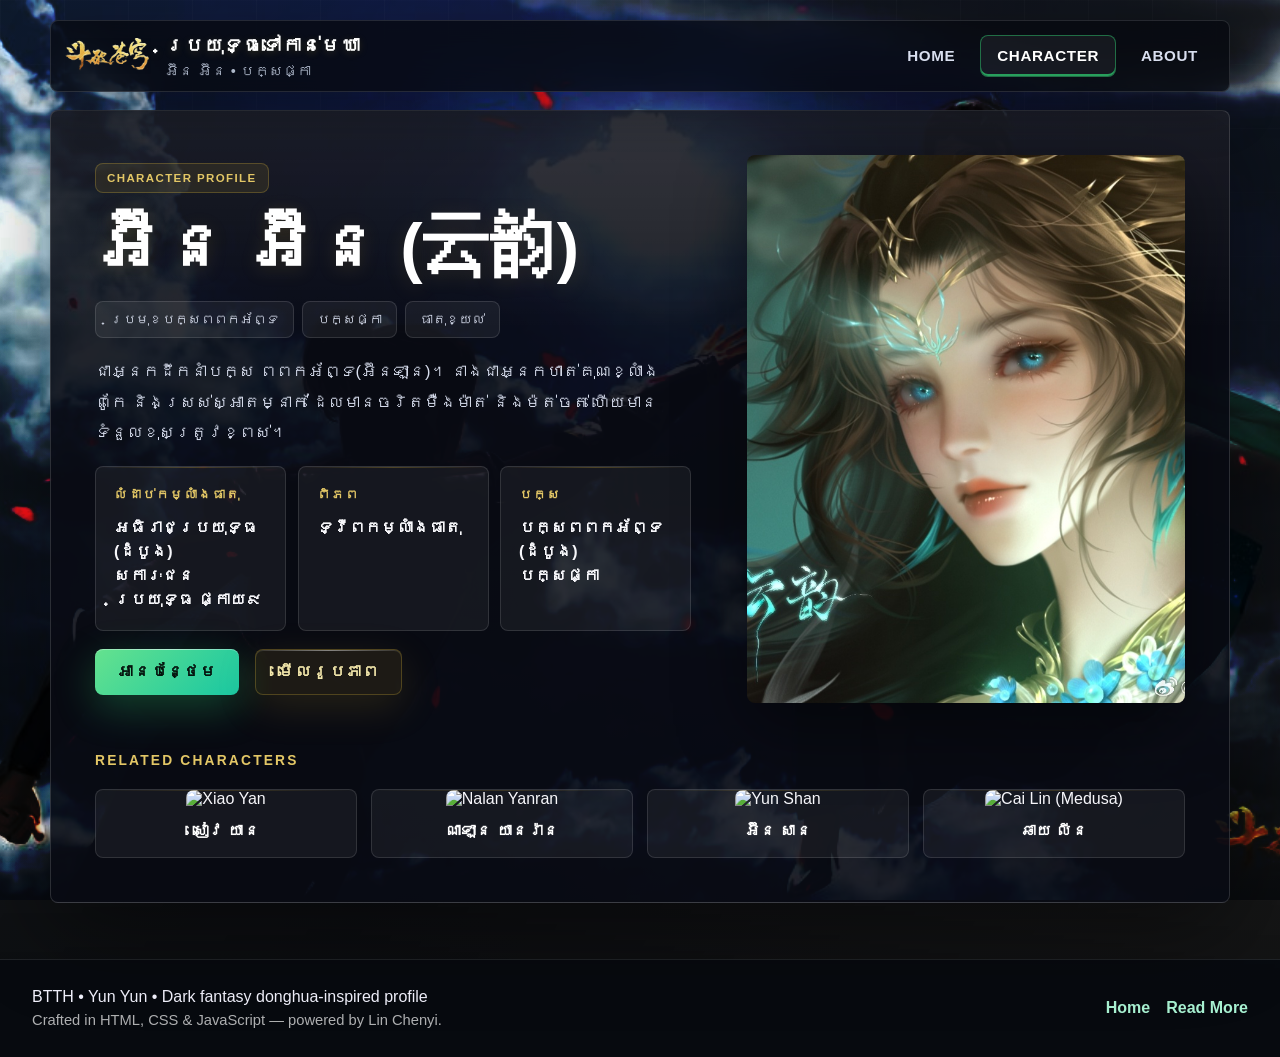
==== commit 664c2a4a: "Add files via upload" ====
--- a/index.html
+++ b/index.html
@@ -1,113 +1,126 @@
-<!DOCTYPE html>
-<html lang="km">
-<head>
-    <meta charset="UTF-8">
-    <meta name="viewport" content="width=device-width, initial-scale=1.0">
-    <title>BTTH Character Profile - Yun Yun</title>
-    <link rel="stylesheet" href="main.css">
-    <link rel="icon" type="image/png" href="image/btth-logo.webp">
-</head>
-<body>
-    <div class="page-shell ">
-        <header class="topbar">
-            <div class="brand">
-                <img class="brand-logo" src="image/btth-logo.webp" alt="BTTH Logo">
-                <div>
-                    <div class="brand-name">ប្រយុទ្ធទៅកាន់មេឃា</div>
-                    <div class="brand-subtitle">អ៊ីន អ៊ីន • បក្សផ្កា</div>
-                </div>
-            </div>
-
-            <nav class="nav">
-                <a href="#" onclick="showSection('home')" id="nav-home">HOME</a>
-                <a href="#" onclick="showSection('characters')" id="nav-characters" class="active">CHARACTER</a>
-                <a href="#" onclick="showSection('about')" id="nav-about">ABOUT</a>
-            </nav>
-        </header>
-
-        <main class="card">
-            <section id="characters" class="section active">
-                <div class="hero-panel">
-                    <div class="hero-copy">
-                        <span class="hero-label">LATEST UPDATE</span>
-                        <h1>អ៊ីន អ៊ីន (云韵)</h1>
-                        <p class="description">ជាអ្នកដឹកនាំបក្ស ពពកអ័ព្ទ(អ៊ីនឡាន)។ នាងជាអ្នកហាត់គុណខ្លាំង​ពូកែ និងស្រស់ស្អាតម្នាក់ ដែលមានចរិតម៉ឺងម៉ាត់ និងម៉ត់ចត់ ហើយមានទំនួលខុសត្រូវខ្ពស់។</p>
-
-                        <div class="stats-grid">
-                            <div class="stat-card">
-                                <span class="stat-label">លំដាប់កម្លាំងធាតុ</span>
-                                <strong>អធិរាជប្រយុទ្ធ (ដំបូង)<br>សការៈជនប្រយុទ្ធ ផ្កាយ៩</strong>
-                            </div>
-                            <div class="stat-card">
-                                <span class="stat-label">ពិភព</span>
-                                <strong>ទ្វីពកម្លាំងធាតុ</strong>
-                            </div>
-                            <div class="stat-card">
-                                <span class="stat-label">បក្ស</span>
-                                <strong>បក្សពពកអ័ព្ទ (ដំបូង)<br>បក្សផ្កា</strong>
-                            </div>
-                        </div>
-
-                        <div class="actions">
-                            <a class="button" href="ReadMore.html">អានបន្ថែម</a>
-                        </div>
-                    </div>
-
-                    <div class="hero-image">
-                        <a href="image/yunzhi (9).jpg" target="_blank">
-                            <img src="image/yunzhi (9).jpg" alt="Yun Yun" class="character-img">
-                        </a>
-                        <div class="hero-glow"></div>
-                    </div>
-                </div>
-
-                <div class="section-block">
-                    <div class="section-title">
-                        <span>RELATED CHARACTERS</span>
-                    </div>
-                    <div class="related-characters">
-                        <div class="related-item">
-                            <img src="https://preview.redd.it/major-btth-spoiler-xiao-yan-looks-dope-in-latest-great-v0-tu6hv4bzqmsc1.png?width=767&format=png&auto=webp&s=fabdf20de4301eb0963786bcbb798c3895aa51f5" alt="Xiao Yan" class="related-img">
-                            <div class="related-name">សៀវ យាន</div>
-                        </div>
-                        <div class="related-item">
-                            <img src="https://tse2.mm.bing.net/th/id/OIP.o2eHFs9M0nGAApbuMrTt9wHaIU?cb=ucfimg2&ucfimg=1&rs=1&pid=ImgDetMain&o=7&rm=3" alt="Nalan Yanran" class="related-img">
-                            <div class="related-name">ណាឡាន យានរ៉ាន</div>
-                        </div>
-                        <div class="related-item">
-                            <img src="https://i.pinimg.com/originals/c3/72/f5/c372f534eed318d28846d7f92de23c46.jpg" alt="Yun Shan" class="related-img">
-                            <div class="related-name">អ៊ីន សាន</div>
-                        </div>
-                        <div class="related-item">
-                            <img src="https://wallpapercave.com/wp/wp10716195.jpg" alt="Cai Lin (Medusa)" class="related-img">
-                            <div class="related-name">ឆាយ លីន</div>
-                        </div>
-                    </div>
-                </div>
-            </section>
-
-            <section id="home" class="section">
-                <p>សូមស្វាគមន៍មកកាន់ ទំព័រជីវប្រវត្តិសង្ខេបនៃតួអង្គក្នុងរឿង ប្រយុទ្ធទៅកាន់មេឃា (Battle Through the Heavens)។ សូមអញ្ជើញអ្នកក្លាហានទាំងអស់មកជួបជាមួយបទពិសោធន៍ថ្មី ក្នុងការស្វែងយល់ឱ្យកាន់តែស៊ីជម្រៅអំពីប្រវត្តិរឿងរ៉ាវលាក់កំបាំង ស្ថិតិសមត្ថភាពប្រយុទ្ធដ៏អស្ចារ្យ ចំណងសម្ព័ន្ធមិត្ត និងចំណុចសំខាន់ៗនៃដំណើរជីវិតរបស់តួឯកស្រីដ៏មានឥទ្ធិពល និងជាទីគោរពបំផុតមួយរូបប្រចាំរឿងភាគតុងហ័រដ៏រំជើបរំជួលមួយនេះ។
-                </p>
-            </section>
-
-            <section id="about" class="section">
-                <p>នេះគឺជាគេហទំព័រសាមញ្ញមួយអំពីតួអង្គ អ៊ីន អ៊ីន (云韵) ពីរឿង ប្រយុទ្ធទៅកាន់មេឃា (Battle Through the Heavens) ។ គេហទំព័រនេះត្រូវបានបង្កើតឡើងដោយប្រើ HTML, CSS និង JavaScript សុទ្ធសាធ។ សង្ឃឹមថាអ្នកក្លាហានទាំងអស់រីករាយជាមួយវា!</p>
-            </section>
-        </main>
-    </div>
-
-    <footer class="site-footer">
-        <div class="footer-content">
-            <p>BTTH • Yun Yun • Dark fantasy donghua-inspired profile</p>
-            <small>Crafted in HTML, CSS & JavaScript — powered by Lin Chenyi.</small>
-        </div>
-        <div class="footer-links">
-            <a href="index.html">Home</a>
-            <a href="ReadMore.html">Read More</a>
-        </div>
-    </footer>
-
-    <script src="main.js"></script>
-</body>
-</html>+<!DOCTYPE html>
+<html lang="km">
+<head>
+    <meta charset="UTF-8">
+    <meta name="viewport" content="width=device-width, initial-scale=1.0">
+    <title>BTTH Character Profile - Yun Yun</title>
+    <link rel="stylesheet" href="main.css">
+    <link rel="icon" type="image/png" href="image/btth-logo.webp">
+</head>
+<body>
+    <a class="skip-link" href="#characters">Skip to profile</a>
+    <div class="page-shell">
+        <header class="topbar">
+            <div class="brand">
+                <img class="brand-logo" src="image/btth-logo.webp" alt="BTTH Logo">
+                <div>
+                    <div class="brand-name">ប្រយុទ្ធទៅកាន់មេឃា</div>
+                    <div class="brand-subtitle">អ៊ីន អ៊ីន • បក្សផ្កា</div>
+                </div>
+            </div>
+
+            <nav class="nav">
+                <a href="#home" data-section="home" id="nav-home">HOME</a>
+                <a href="#characters" data-section="characters" id="nav-characters" class="active" aria-current="page">CHARACTER</a>
+                <a href="#about" data-section="about" id="nav-about">ABOUT</a>
+            </nav>
+        </header>
+
+        <main class="profile-surface">
+            <section id="characters" class="section active">
+                <div class="hero-panel">
+                    <div class="hero-copy">
+                        <span class="hero-label">CHARACTER PROFILE</span>
+                        <h1>អ៊ីន អ៊ីន (云韵)</h1>
+                        <div class="hero-badges" aria-label="Character highlights">
+                            <span>ប្រមុខបក្សពពកអ័ព្ទ</span>
+                            <span>បក្សផ្កា</span>
+                            <span>ធាតុខ្យល់</span>
+                        </div>
+                        <p class="description">ជាអ្នកដឹកនាំបក្ស ពពកអ័ព្ទ(អ៊ីនឡាន)។ នាងជាអ្នកហាត់គុណខ្លាំង​ពូកែ និងស្រស់ស្អាតម្នាក់ ដែលមានចរិតម៉ឺងម៉ាត់ និងម៉ត់ចត់ ហើយមានទំនួលខុសត្រូវខ្ពស់។</p>
+
+                        <div class="stats-grid">
+                            <div class="stat-card">
+                                <span class="stat-label">លំដាប់កម្លាំងធាតុ</span>
+                                <strong>អធិរាជប្រយុទ្ធ (ដំបូង)<br>សការៈជនប្រយុទ្ធ ផ្កាយ៩</strong>
+                            </div>
+                            <div class="stat-card">
+                                <span class="stat-label">ពិភព</span>
+                                <strong>ទ្វីពកម្លាំងធាតុ</strong>
+                            </div>
+                            <div class="stat-card">
+                                <span class="stat-label">បក្ស</span>
+                                <strong>បក្សពពកអ័ព្ទ (ដំបូង)<br>បក្សផ្កា</strong>
+                            </div>
+                        </div>
+
+                        <div class="actions">
+                            <a class="button" href="ReadMore.html">អានបន្ថែម</a>
+                            <a class="button button-secondary" href="gallery.html">មើលរូបភាព</a>
+                        </div>
+                    </div>
+
+                    <figure class="hero-image">
+                        <img src="image/yunzhi (9).jpg" alt="Yun Yun character portrait" class="character-img" decoding="async">
+                        <div class="hero-glow"></div>
+                    </figure>
+                </div>
+
+                <div class="section-block">
+                    <h2 class="section-title">RELATED CHARACTERS</h2>
+                    <div class="related-characters">
+                        <article class="related-item">
+                            <img src="https://preview.redd.it/major-btth-spoiler-xiao-yan-looks-dope-in-latest-great-v0-tu6hv4bzqmsc1.png?width=767&format=png&auto=webp&s=fabdf20de4301eb0963786bcbb798c3895aa51f5" alt="Xiao Yan" class="related-img" loading="lazy" decoding="async" referrerpolicy="no-referrer">
+                            <div class="related-name">សៀវ យាន</div>
+                        </article>
+                        <article class="related-item">
+                            <img src="https://tse2.mm.bing.net/th/id/OIP.o2eHFs9M0nGAApbuMrTt9wHaIU?cb=ucfimg2&ucfimg=1&rs=1&pid=ImgDetMain&o=7&rm=3" alt="Nalan Yanran" class="related-img" loading="lazy" decoding="async" referrerpolicy="no-referrer">
+                            <div class="related-name">ណាឡាន យានរ៉ាន</div>
+                        </article>
+                        <article class="related-item">
+                            <img src="https://i.pinimg.com/originals/c3/72/f5/c372f534eed318d28846d7f92de23c46.jpg" alt="Yun Shan" class="related-img" loading="lazy" decoding="async" referrerpolicy="no-referrer">
+                            <div class="related-name">អ៊ីន សាន</div>
+                        </article>
+                        <article class="related-item">
+                            <img src="https://wallpapercave.com/wp/wp10716195.jpg" alt="Cai Lin (Medusa)" class="related-img" loading="lazy" decoding="async" referrerpolicy="no-referrer">
+                            <div class="related-name">ឆាយ លីន</div>
+                        </article>
+                    </div>
+                </div>
+            </section>
+
+            <section id="home" class="section" aria-hidden="true">
+                <div class="content-panel">
+                    <span class="hero-label">BATTLE THROUGH THE HEAVENS</span>
+                    <h2>ទំព័រជីវប្រវត្តិតួអង្គ</h2>
+                    <p>សូមស្វាគមន៍មកកាន់ ទំព័រជីវប្រវត្តិសង្ខេបនៃតួអង្គក្នុងរឿង ប្រយុទ្ធទៅកាន់មេឃា (Battle Through the Heavens)។ សូមអញ្ជើញអ្នកក្លាហានទាំងអស់មកជួបជាមួយបទពិសោធន៍ថ្មី ក្នុងការស្វែងយល់ឱ្យកាន់តែស៊ីជម្រៅអំពីប្រវត្តិរឿងរ៉ាវលាក់កំបាំង ស្ថិតិសមត្ថភាពប្រយុទ្ធដ៏អស្ចារ្យ ចំណងសម្ព័ន្ធមិត្ត និងចំណុចសំខាន់ៗនៃដំណើរជីវិតរបស់តួឯកស្រីដ៏មានឥទ្ធិពល និងជាទីគោរពបំផុតមួយរូបប្រចាំរឿងភាគតុងហ័រដ៏រំជើបរំជួលមួយនេះ។</p>
+                    <div class="actions">
+                        <a class="button" href="#characters" data-section="characters">ចូលទៅកាន់តួអង្គ</a>
+                    </div>
+                </div>
+            </section>
+
+            <section id="about" class="section" aria-hidden="true">
+                <div class="content-panel">
+                    <span class="hero-label">ABOUT</span>
+                    <h2>អំពីគេហទំព័រ</h2>
+                    <p>នេះគឺជាគេហទំព័រសាមញ្ញមួយអំពីតួអង្គ អ៊ីន អ៊ីន (云韵) ពីរឿង ប្រយុទ្ធទៅកាន់មេឃា (Battle Through the Heavens)។ គេហទំព័រនេះត្រូវបានបង្កើតឡើងដោយប្រើ HTML, CSS និង JavaScript សុទ្ធសាធ។ សង្ឃឹមថាអ្នកក្លាហានទាំងអស់រីករាយជាមួយវា!</p>
+                </div>
+            </section>
+        </main>
+    </div>
+
+    <footer class="site-footer">
+        <div class="footer-content">
+            <p>BTTH • Yun Yun • Dark fantasy donghua-inspired profile</p>
+            <small>Crafted in HTML, CSS & JavaScript — powered by Lin Chenyi.</small>
+        </div>
+        <div class="footer-links">
+            <a href="index.html">Home</a>
+            <a href="ReadMore.html">Read More</a>
+        </div>
+    </footer>
+
+    <script src="main.js"></script>
+</body>
+</html>
--- a/main.css
+++ b/main.css
@@ -36,7 +36,7 @@
     background-size: cover;
     background-position: center;
     background-attachment: fixed;
-    background-blend-mode: multiply;
+    background-blend-mode: overlay;
     color: var(--color-text-primary);
     position: relative;
     overflow-x: hidden;
@@ -232,9 +232,9 @@
 
 .hero-copy h1 {
     margin: 0;
-    font-size: clamp(2.8rem, 5vw, 4.8rem);
+    font-size: 4.2rem;
     line-height: 0.95;
-    letter-spacing: -0.03em;
+    letter-spacing: 0;
     color: #ffffff;
     text-shadow: 0 4px 20px rgba(212, 175, 55, 0.15);
     font-weight: 800;
@@ -398,13 +398,6 @@
     object-fit: cover;
     max-height: 650px;
     transition: all 0.3s ease;
-}
-
-.character-img:hover {
-    box-shadow: 0 50px 120px rgba(0, 0, 0, 0.6),
-                0 0 80px rgba(212, 175, 55, 0.25),
-                inset 0 1px 0 rgba(255, 255, 255, 0.1);
-    transform: translateY(-4px);
 }
 
 .hero-glow {
@@ -1037,7 +1030,7 @@
     color: #ffffff;
     font-weight: 800;
     text-decoration: underline rgba(255, 255, 255, 0.5) 2px;
-    letter-spacing: -0.02em;
+    letter-spacing: 0;
 }
 
 .detailed-info p {
@@ -1194,7 +1187,7 @@
     justify-content: space-between;
     gap: 18px;
     padding: 24px 32px ;
-    background: rgba(8, 10, 20, 225);
+    background: rgba(8, 10, 20, 0.92);
     color: #d5d5ff;
 
 }
@@ -1245,3 +1238,469 @@
         justify-content: flex-start;
     }
 }
+
+/* Refinement layer for the index profile page */
+html {
+    scroll-behavior: smooth;
+}
+
+:root {
+    --surface-strong: rgba(9, 12, 20, 0.9);
+    --surface-soft: rgba(255, 255, 255, 0.055);
+    --surface-hover: rgba(255, 255, 255, 0.085);
+    --line-soft: rgba(255, 255, 255, 0.12);
+    --line-gold: rgba(212, 175, 55, 0.28);
+    --text-main: #f7f7fb;
+    --text-soft: #d9dfef;
+    --text-dim: #aeb8ca;
+}
+
+body {
+    background:
+        linear-gradient(180deg, rgba(5, 8, 13, 0.52), rgba(5, 8, 13, 0.9)),
+        linear-gradient(115deg, rgba(27, 44, 40, 0.7), rgba(16, 18, 28, 0.74) 44%, rgba(45, 36, 22, 0.62)),
+        url('image/yunzhi_background.jpg') center / cover no-repeat fixed;
+    color: var(--text-main);
+}
+
+body::before {
+    background:
+        linear-gradient(90deg, rgba(255, 255, 255, 0.035) 1px, transparent 1px),
+        linear-gradient(180deg, rgba(255, 255, 255, 0.025) 1px, transparent 1px);
+    background-size: 64px 64px;
+    mask-image: linear-gradient(180deg, rgba(0, 0, 0, 0.55), transparent 72%);
+}
+
+.skip-link {
+    position: fixed;
+    top: 12px;
+    left: 12px;
+    z-index: 10;
+    transform: translateY(-140%);
+    padding: 10px 14px;
+    border-radius: 8px;
+    background: #ffffff;
+    color: #10131a;
+    font-weight: 800;
+    transition: transform 0.2s ease;
+}
+
+.skip-link:focus {
+    transform: translateY(0);
+}
+
+.page-shell {
+    width: min(1180px, calc(100% - 40px));
+    padding: 20px 0 56px;
+}
+
+.topbar {
+    position: sticky;
+    top: 14px;
+    z-index: 5;
+    margin: 0 0 18px;
+    padding: 12px 14px;
+    border: 1px solid var(--line-soft);
+    border-radius: 8px;
+    background: rgba(7, 10, 16, 0.78);
+    backdrop-filter: blur(18px);
+    box-shadow: 0 18px 48px rgba(0, 0, 0, 0.26);
+}
+
+.brand {
+    gap: 14px;
+    min-width: 0;
+}
+
+.brand-logo {
+    width: 86px;
+    max-width: 86px;
+}
+
+.brand-logo:hover {
+    transform: translateY(-1px);
+}
+
+.brand-name {
+    letter-spacing: 0.03em;
+    line-height: 1.35;
+}
+
+.brand-subtitle {
+    color: var(--text-dim);
+    letter-spacing: 0.02em;
+}
+
+.nav {
+    gap: 8px;
+}
+
+.nav a {
+    min-height: 42px;
+    padding: 9px 16px;
+    border-radius: 8px;
+    background: transparent;
+    border-color: transparent;
+    color: var(--text-soft);
+    letter-spacing: 0.04em;
+}
+
+.nav a::before {
+    display: none;
+}
+
+.nav a:hover,
+.nav a.active {
+    background: var(--surface-soft);
+    border-color: var(--line-soft);
+}
+
+.nav a.active {
+    color: #ffffff;
+    border-color: rgba(46, 204, 113, 0.48);
+    box-shadow: inset 0 -2px 0 rgba(46, 204, 113, 0.75);
+}
+
+.profile-surface {
+    position: relative;
+    overflow: hidden;
+    padding: clamp(24px, 4vw, 44px);
+    border: 1px solid rgba(255, 255, 255, 0.14);
+    border-radius: 8px;
+    background:
+        linear-gradient(180deg, rgba(255, 255, 255, 0.075), transparent 220px),
+        var(--surface-strong);
+    box-shadow: 0 28px 90px rgba(0, 0, 0, 0.44);
+    animation: slideUp 0.7s ease-out;
+}
+
+.hero-panel {
+    grid-template-columns: minmax(0, 1.06fr) minmax(300px, 0.78fr);
+    gap: clamp(28px, 5vw, 56px);
+}
+
+.hero-copy {
+    gap: 18px;
+    animation: none;
+}
+
+.hero-label {
+    width: fit-content;
+    padding: 8px 11px;
+    border-radius: 8px;
+    background: rgba(212, 175, 55, 0.1);
+    border-color: var(--line-gold);
+    color: #e3c766;
+    font-size: 0.72rem;
+    letter-spacing: 0.12em;
+}
+
+.hero-copy h1 {
+    font-size: 4.2rem;
+    line-height: 1.08;
+    letter-spacing: 0;
+    text-wrap: balance;
+}
+
+.description {
+    max-width: 68ch;
+    color: var(--text-soft);
+    font-size: 1.03rem;
+    line-height: 1.85;
+}
+
+.hero-badges {
+    gap: 8px;
+}
+
+.hero-badges span {
+    border-radius: 8px;
+    background: rgba(255, 255, 255, 0.06);
+    border-color: var(--line-soft);
+    color: var(--text-soft);
+}
+
+.stats-grid {
+    gap: 12px;
+}
+
+.stat-card {
+    min-height: 150px;
+    border-radius: 8px;
+    padding: 18px;
+    background: rgba(255, 255, 255, 0.055);
+    border: 1px solid rgba(255, 255, 255, 0.12);
+    box-shadow: none;
+}
+
+.stat-card:hover {
+    transform: translateY(-2px);
+    background: var(--surface-hover);
+    border-color: var(--line-gold);
+}
+
+.stat-card .stat-label {
+    color: #e3c766;
+    letter-spacing: 0.08em;
+    line-height: 1.5;
+}
+
+.stat-card strong {
+    color: var(--text-main);
+    font-size: 1rem;
+}
+
+.actions {
+    flex-wrap: wrap;
+}
+
+.button {
+    display: inline-flex;
+    align-items: center;
+    justify-content: center;
+    min-height: 46px;
+    border-radius: 8px;
+    padding: 12px 22px;
+    color: #04100b;
+    background: linear-gradient(135deg, #65e28e, #19c7a2);
+}
+
+.button:hover {
+    transform: translateY(-2px);
+}
+
+.button.button-secondary {
+    color: #f4e8ac;
+    background: rgba(212, 175, 55, 0.1);
+    border-color: var(--line-gold);
+}
+
+.hero-image {
+    margin: 0;
+    align-self: stretch;
+}
+
+.hero-image a {
+    display: block;
+    width: 100%;
+    height: 100%;
+}
+
+.character-img {
+    height: 100%;
+    max-height: none;
+    min-height: 520px;
+    aspect-ratio: 4 / 5;
+    border-radius: 8px;
+    object-position: center top;
+    box-shadow: 0 24px 70px rgba(0, 0, 0, 0.44);
+}
+
+.character-img:hover {
+    transform: translateY(-2px);
+    box-shadow: 0 30px 80px rgba(0, 0, 0, 0.5);
+}
+
+.hero-glow {
+    display: none;
+}
+
+.section-block {
+    margin-top: 48px;
+}
+
+.section-title {
+    margin: 0 0 18px;
+    color: #e3c766;
+    font-size: 0.86rem;
+    line-height: 1.5;
+    letter-spacing: 0.16em;
+}
+
+.related-characters {
+    gap: 14px;
+}
+
+.related-item {
+    position: relative;
+    border-radius: 8px;
+    padding: 0;
+    background: rgba(255, 255, 255, 0.055);
+    border: 1px solid rgba(255, 255, 255, 0.12);
+    box-shadow: none;
+}
+
+.related-item:hover {
+    transform: translateY(-3px);
+    background: var(--surface-hover);
+    border-color: var(--line-gold);
+}
+
+.related-img {
+    height: 230px;
+    margin: 0;
+    border-radius: 8px 8px 0 0;
+    box-shadow: none;
+}
+
+.related-name {
+    padding: 12px 10px 14px;
+    line-height: 1.45;
+}
+
+.content-panel {
+    max-width: 860px;
+    min-height: 420px;
+    display: flex;
+    flex-direction: column;
+    justify-content: center;
+    gap: 18px;
+}
+
+.content-panel h2 {
+    margin: 0;
+    font-size: 2.2rem;
+    line-height: 1.22;
+    letter-spacing: 0;
+    color: #ffffff;
+}
+
+.content-panel p {
+    margin: 0;
+    color: var(--text-soft);
+    line-height: 1.9;
+}
+
+#home,
+#about {
+    padding-bottom: 0;
+}
+
+.site-footer {
+    background: rgba(7, 10, 16, 0.92);
+    border-top: 1px solid rgba(255, 255, 255, 0.1);
+}
+
+.detailed-info h2 {
+    letter-spacing: 0;
+}
+
+@media (max-width: 980px) {
+    .topbar {
+        position: relative;
+        top: auto;
+    }
+
+    .hero-panel {
+        grid-template-columns: 1fr;
+    }
+
+    .hero-copy h1 {
+        font-size: 3.25rem;
+    }
+
+    .character-img {
+        min-height: 0;
+        max-height: 640px;
+    }
+}
+
+@media (max-width: 768px) {
+    body {
+        background-attachment: scroll;
+    }
+
+    .page-shell {
+        width: min(100% - 24px, 1180px);
+        padding-top: 12px;
+    }
+
+    .topbar {
+        align-items: stretch;
+        padding: 12px;
+    }
+
+    .brand {
+        justify-content: flex-start;
+        text-align: left;
+    }
+
+    .brand-logo {
+        width: 72px;
+        max-width: 72px;
+    }
+
+    .nav {
+        display: grid;
+        grid-template-columns: repeat(3, minmax(0, 1fr));
+    }
+
+    .nav a {
+        padding-inline: 8px;
+        font-size: 0.82rem;
+    }
+
+    .profile-surface {
+        padding: 20px;
+    }
+
+    .hero-copy h1 {
+        font-size: 2.45rem;
+    }
+
+    .hero-badges span,
+    .button {
+        width: 100%;
+    }
+
+    .related-img {
+        height: 280px;
+    }
+
+    .content-panel {
+        min-height: 360px;
+    }
+
+    .content-panel h2 {
+        font-size: 1.75rem;
+    }
+}
+
+@media (max-width: 480px) {
+    .brand-name {
+        font-size: 1rem;
+    }
+
+    .brand-subtitle {
+        font-size: 0.8rem;
+    }
+
+    .profile-surface {
+        padding: 16px;
+    }
+
+    .hero-copy h1 {
+        font-size: 2.05rem;
+    }
+
+    .description,
+    .content-panel p {
+        font-size: 0.96rem;
+        line-height: 1.78;
+    }
+
+    .related-img {
+        height: 230px;
+    }
+}
+
+@media (prefers-reduced-motion: reduce) {
+    *,
+    *::before,
+    *::after {
+        animation-duration: 0.01ms !important;
+        animation-iteration-count: 1 !important;
+        scroll-behavior: auto !important;
+        transition-duration: 0.01ms !important;
+    }
+}
